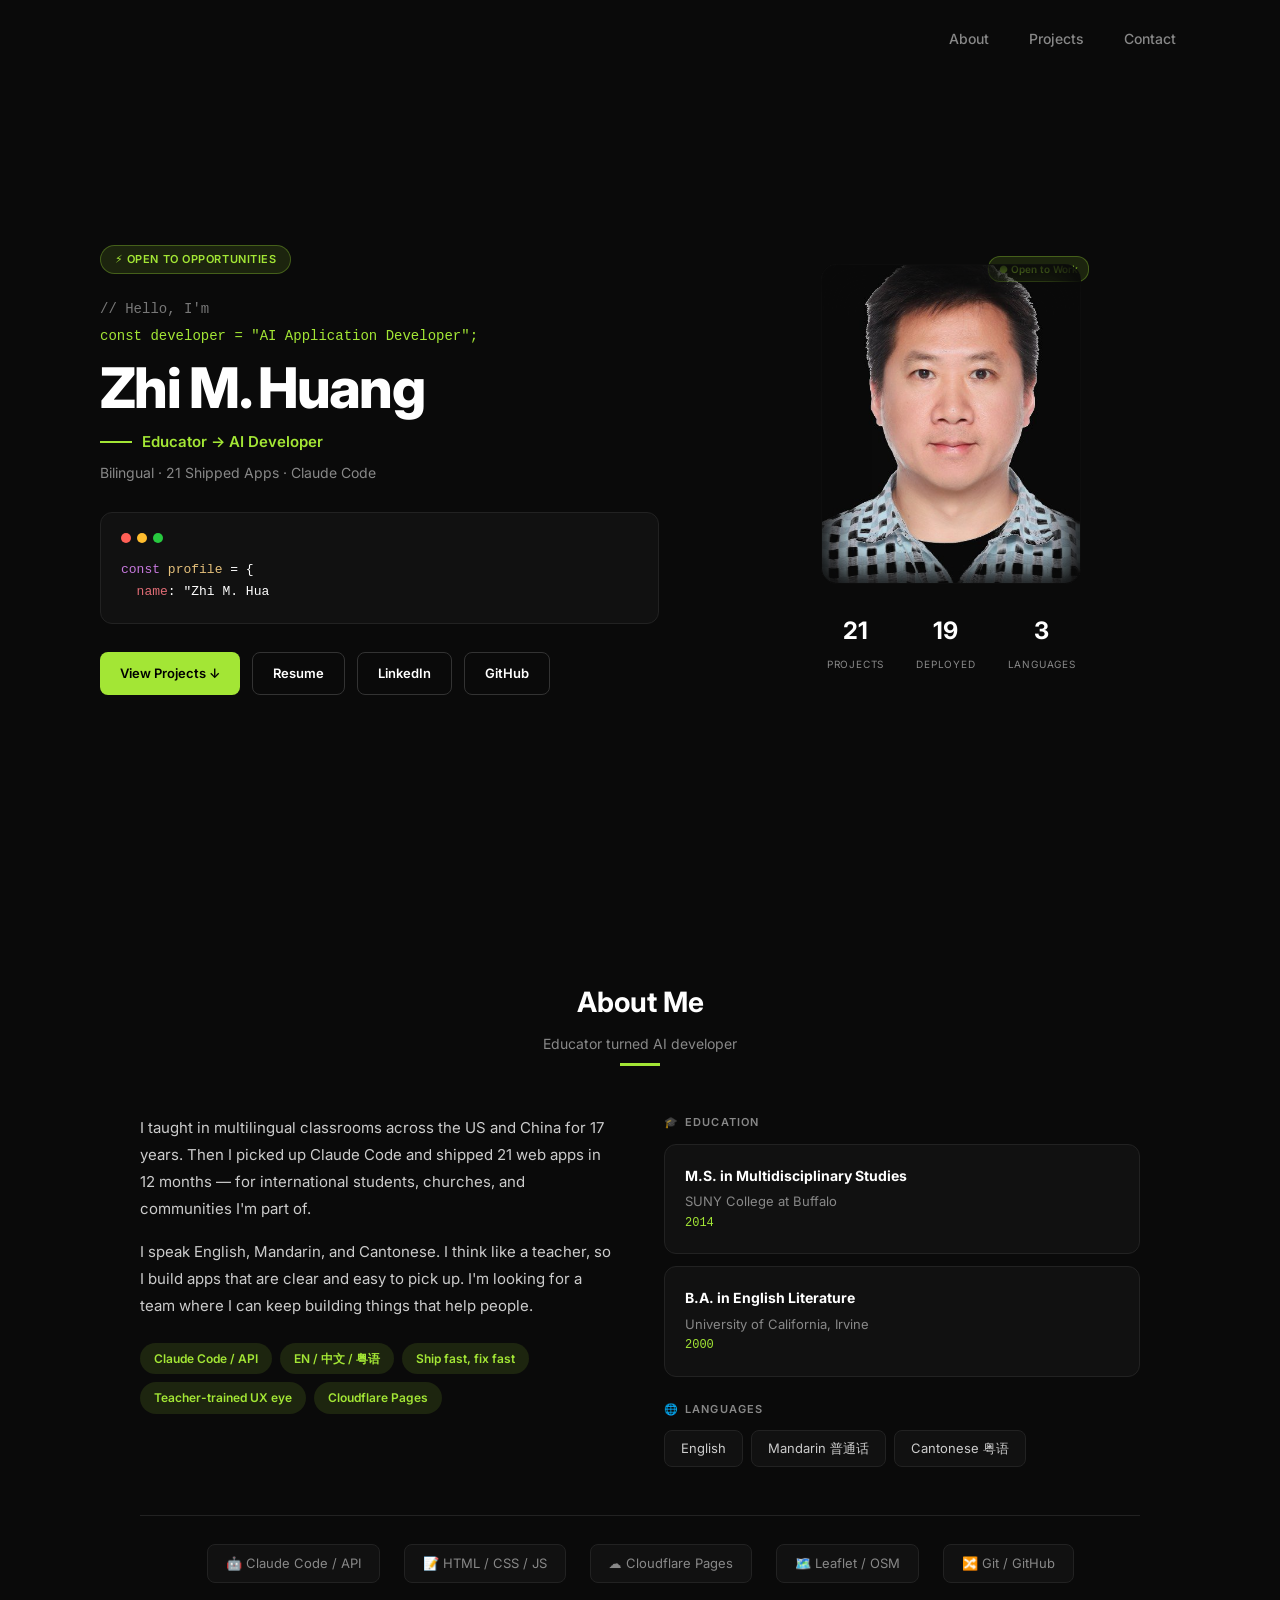
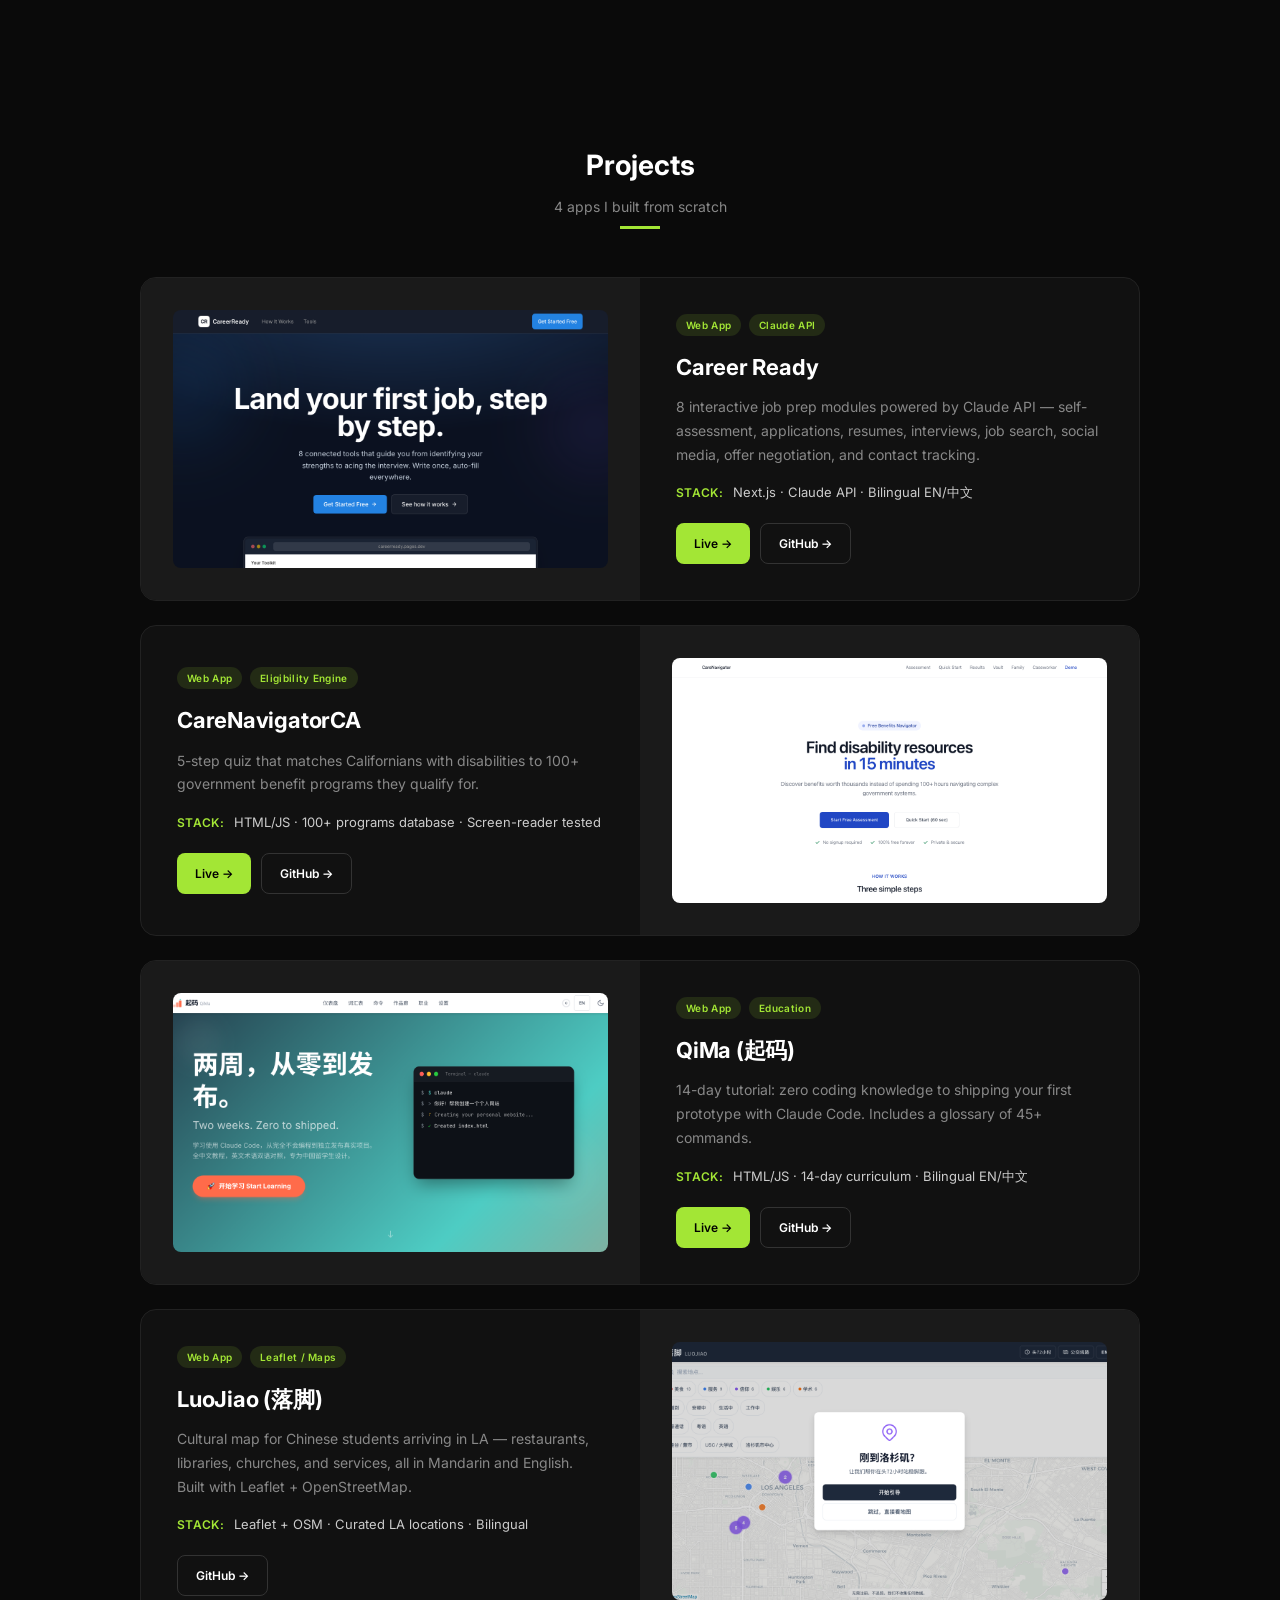
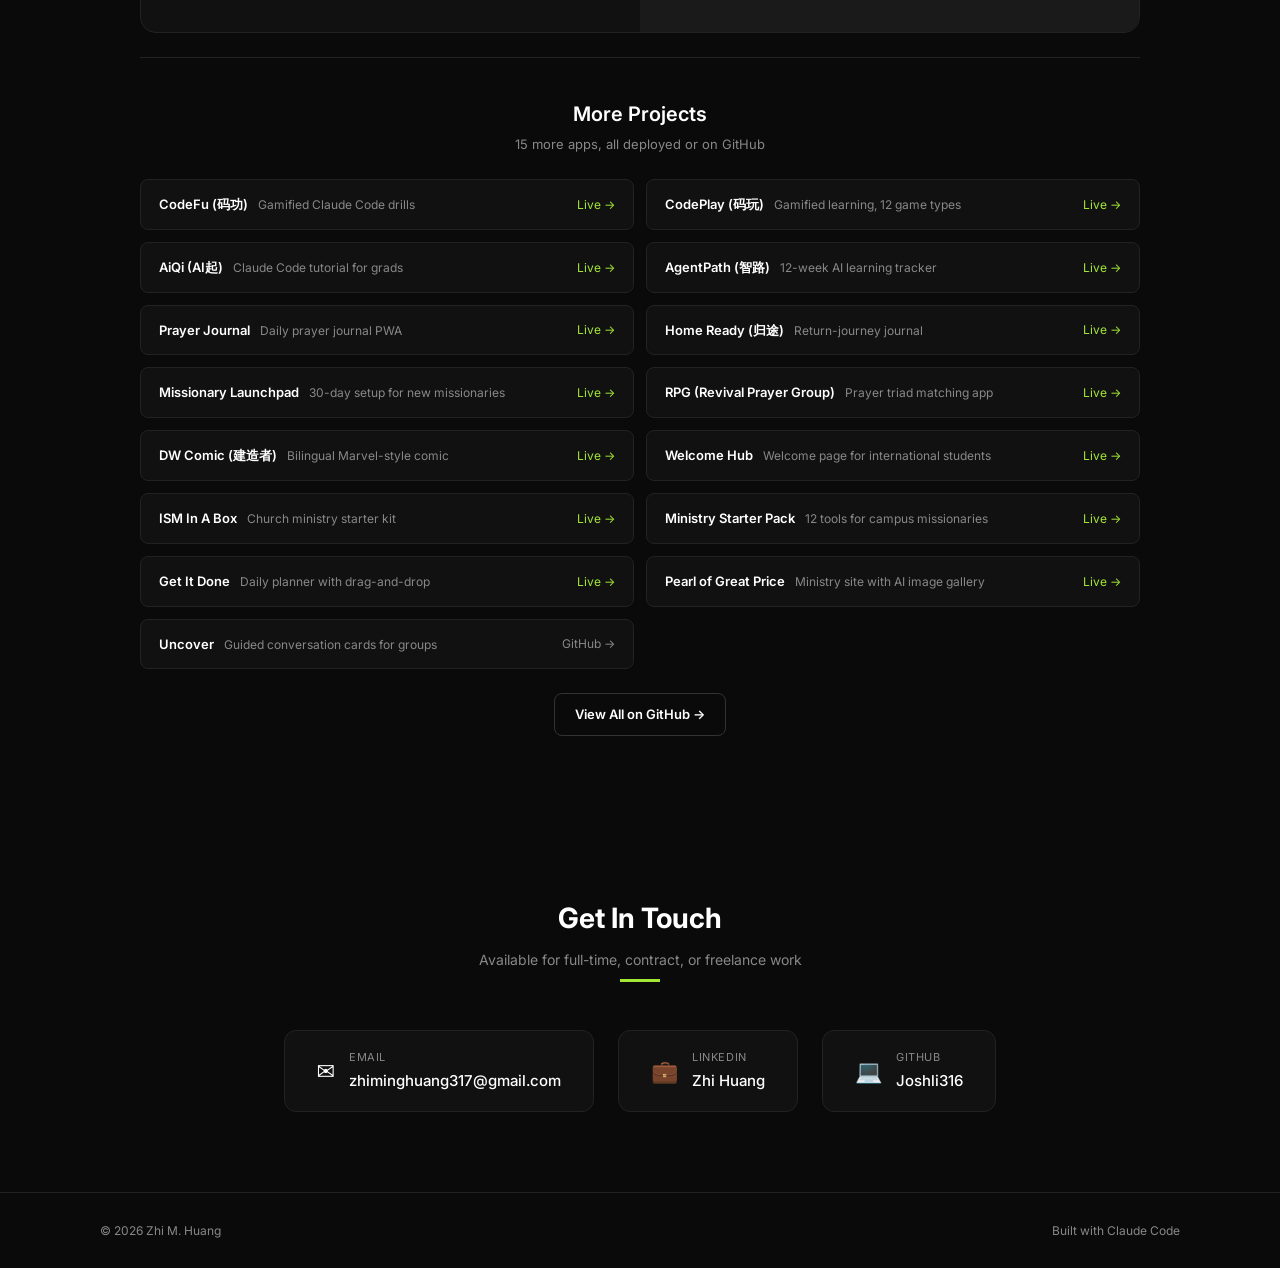
==== index.html @ 024f5f70 "feat: add RPG Vercel live link, update deployed count to 19 Co-Authored-By: Claude Opus 4.6 (1M cont" ====
<!DOCTYPE html>
<html lang="en">
<head>
  <meta charset="UTF-8">
  <meta name="viewport" content="width=device-width, initial-scale=1.0">
  <title>Zhi M. Huang — AI Application Developer</title>
  <meta name="description" content="AI Application Developer portfolio — educator turned developer who shipped 21 web apps with Claude Code. Bilingual, cross-cultural, open to opportunities.">
  <meta property="og:title" content="Zhi M. Huang — AI Application Developer">
  <meta property="og:description" content="Educator turned AI developer. 21 shipped apps built with Claude Code. Bilingual EN/中文.">
  <meta property="og:type" content="website">
  <meta property="og:url" content="https://portfolio-42a.pages.dev">
  <meta property="og:image" content="https://portfolio-42a.pages.dev/assets/og-image.png">
  <meta property="og:image:width" content="1200">
  <meta property="og:image:height" content="630">
  <meta name="twitter:card" content="summary_large_image">
  <meta name="twitter:image" content="https://portfolio-42a.pages.dev/assets/og-image.png">
  <meta name="twitter:title" content="Zhi M. Huang — AI Application Developer">
  <meta name="twitter:description" content="Educator turned AI developer. 21 shipped apps built with Claude Code. Bilingual EN/中文.">
  <link rel="canonical" href="https://portfolio-42a.pages.dev">
  <link rel="preconnect" href="https://fonts.googleapis.com">
  <link rel="preconnect" href="https://fonts.gstatic.com" crossorigin>
  <link href="https://fonts.googleapis.com/css2?family=Inter:wght@400;500;600;700;800&display=swap" rel="stylesheet">
  <link rel="icon" href="data:image/svg+xml,<svg xmlns='http://www.w3.org/2000/svg' viewBox='0 0 100 100'><text y='.9em' font-size='90'>⚡</text></svg>">
  <link rel="stylesheet" href="styles.css">
  <script type="application/ld+json">
  {
    "@context": "https://schema.org",
    "@type": "Person",
    "name": "Zhi M. Huang",
    "jobTitle": "AI Application Developer",
    "description": "Educator turned AI developer. Shipped 21 web apps with Claude Code.",
    "url": "https://portfolio-42a.pages.dev",
    "image": "https://portfolio-42a.pages.dev/assets/photo.jpg",
    "email": "zhiminghuang317@gmail.com",
    "sameAs": [
      "https://www.linkedin.com/in/joshusali",
      "https://github.com/Joshli316"
    ],
    "knowsLanguage": ["en", "zh-Hans", "yue"],
    "knowsAbout": ["AI Application Development", "Claude Code", "Web Development", "Bilingual Education"]
  }
  </script>
</head>
<body>

<!-- Skip to content -->
<a href="#about" class="skip-link">Skip to content</a>

<!-- ── NAV ── -->
<nav id="nav" aria-label="Main navigation">
  <div class="nav-inner">
    <div class="nav-links">
      <a href="#about">About</a>
      <a href="#projects">Projects</a>
      <a href="#contact">Contact</a>
    </div>
  </div>
</nav>

<!-- ── HERO ── -->
<section id="hero" class="hero">
  <div class="hero-inner">
    <!-- Left column -->
    <div class="hero-text">
      <div class="hero-badge">⚡ OPEN TO OPPORTUNITIES</div>
      <p class="hero-comment">// Hello, I'm</p>
      <p class="hero-const">const developer = "AI Application Developer";</p>
      <h1 class="hero-name">Zhi M. Huang</h1>
      <div class="hero-tagline">
        <span class="hero-dash"></span>
        <span class="hero-tagline-text">Educator → AI Developer</span>
      </div>
      <p class="hero-subtitle">Bilingual · 21 Shipped Apps · Claude Code</p>

      <!-- Code snippet -->
      <div class="code-block">
        <div class="code-dots" aria-hidden="true">
          <span class="dot red"></span>
          <span class="dot yellow"></span>
          <span class="dot green"></span>
        </div>
        <pre class="code-content" id="typed-code" aria-label="Animated code snippet showing developer profile"></pre>
      </div>

      <!-- CTAs -->
      <div class="hero-ctas">
        <a href="#projects" class="btn btn-primary">View Projects ↓</a>
        <a href="assets/resume.pdf" target="_blank" rel="noopener noreferrer" class="btn btn-outline">Resume</a>
        <a href="https://www.linkedin.com/in/joshusali" target="_blank" rel="noopener noreferrer" class="btn btn-outline">LinkedIn</a>
        <a href="https://github.com/Joshli316" target="_blank" rel="noopener noreferrer" class="btn btn-outline">GitHub</a>
      </div>
    </div>

    <!-- Right column -->
    <div class="hero-right">
      <div class="hero-photo-frame">
        <img src="assets/photo.jpg" alt="Zhi M. Huang" class="hero-photo" width="260" height="320">
        <div class="hero-photo-badge">● Open to Work</div>
      </div>
      <div class="hero-stats" role="list" aria-label="Key stats">
        <div class="hero-stat" role="listitem">
          <span class="hero-stat-num">21</span>
          <span class="hero-stat-label">Projects</span>
        </div>
        <div class="hero-stat" role="listitem">
          <span class="hero-stat-num">19</span>
          <span class="hero-stat-label">Deployed</span>
        </div>
        <div class="hero-stat" role="listitem">
          <span class="hero-stat-num">3</span>
          <span class="hero-stat-label">Languages</span>
        </div>
      </div>
    </div>
  </div>
</section>

<!-- ── ABOUT ── -->
<section id="about" class="section">
  <div class="section-title">
    <h2>About Me</h2>
    <p>Educator turned AI developer</p>
    <div class="section-divider"></div>
  </div>

  <div class="about-grid">
    <!-- Bio -->
    <div class="about-bio">
      <p>I taught in multilingual classrooms across the US and China for 17 years. Then I picked up Claude Code and shipped 21 web apps in 12 months — for international students, churches, and communities I'm part of.</p>
      <p>I speak English, Mandarin, and Cantonese. I think like a teacher, so I build apps that are clear and easy to pick up. I'm looking for a team where I can keep building things that help people.</p>

      <div class="skill-tags">
        <span class="skill-tag">Claude Code / API</span>
        <span class="skill-tag">EN / 中文 / 粤语</span>
        <span class="skill-tag">Ship fast, fix fast</span>
        <span class="skill-tag">Teacher-trained UX eye</span>
        <span class="skill-tag">Cloudflare Pages</span>
      </div>
    </div>

    <!-- Education + Languages -->
    <div class="about-sidebar">
      <div class="about-section-label">🎓 <span>Education</span></div>
      <div class="edu-card card">
        <h4>M.S. in Multidisciplinary Studies</h4>
        <p class="edu-school">SUNY College at Buffalo</p>
        <p class="edu-year">2014</p>
      </div>
      <div class="edu-card card">
        <h4>B.A. in English Literature</h4>
        <p class="edu-school">University of California, Irvine</p>
        <p class="edu-year">2000</p>
      </div>

      <div class="about-section-label about-section-label--spaced">🌐 <span>Languages</span></div>
      <div class="lang-row">
        <span class="lang-badge">English</span>
        <span class="lang-badge">Mandarin 普通话</span>
        <span class="lang-badge">Cantonese 粤语</span>
      </div>
    </div>
  </div>

  <!-- Tech Stack -->
  <div class="tech-stack">
    <span class="tech-item">🤖 Claude Code / API</span>
    <span class="tech-item">📝 HTML / CSS / JS</span>
    <span class="tech-item">☁️ Cloudflare Pages</span>
    <span class="tech-item">🗺️ Leaflet / OSM</span>
    <span class="tech-item">🔀 Git / GitHub</span>
  </div>
</section>

<!-- ── PROJECTS ── -->
<section id="projects" class="section">
  <div class="section-title">
    <h2>Projects</h2>
    <p>4 apps I built from scratch</p>
    <div class="section-divider"></div>
  </div>

  <!-- Case Study 1: Career Ready -->
  <div class="case-study">
    <div class="case-study-image">
      <img src="assets/screenshots/career-ready.png" alt="Career Ready app screenshot" loading="lazy" width="508" height="280">
    </div>
    <div class="case-study-content">
      <div class="case-study-tags">
        <span class="tag">Web App</span>
        <span class="tag">Claude API</span>
      </div>
      <h3>Career Ready</h3>
      <p>8 interactive job prep modules powered by Claude API — self-assessment, applications, resumes, interviews, job search, social media, offer negotiation, and contact tracking.</p>
      <div class="case-study-impact">
        <span class="impact-label">Stack:</span>
        <span>Next.js · Claude API · Bilingual EN/中文</span>
      </div>
      <div class="case-study-links">
        <a href="https://careerready.pages.dev" target="_blank" rel="noopener noreferrer" class="btn btn-primary btn-sm">Live →</a>
        <a href="https://github.com/Joshli316/Career-Ready" target="_blank" rel="noopener noreferrer" class="btn btn-outline btn-sm">GitHub →</a>
      </div>
    </div>
  </div>

  <!-- Case Study 2: CareNavigatorCA (reversed) -->
  <div class="case-study case-study-reverse">
    <div class="case-study-image">
      <img src="assets/screenshots/care-navigator.png" alt="CareNavigatorCA app screenshot" loading="lazy" width="508" height="280">
    </div>
    <div class="case-study-content">
      <div class="case-study-tags">
        <span class="tag">Web App</span>
        <span class="tag">Eligibility Engine</span>
      </div>
      <h3>CareNavigatorCA</h3>
      <p>5-step quiz that matches Californians with disabilities to 100+ government benefit programs they qualify for.</p>
      <div class="case-study-impact">
        <span class="impact-label">Stack:</span>
        <span>HTML/JS · 100+ programs database · Screen-reader tested</span>
      </div>
      <div class="case-study-links">
        <a href="https://care-navigator.pages.dev" target="_blank" rel="noopener noreferrer" class="btn btn-primary btn-sm">Live →</a>
        <a href="https://github.com/Joshli316/CareNavigatorCA" target="_blank" rel="noopener noreferrer" class="btn btn-outline btn-sm">GitHub →</a>
      </div>
    </div>
  </div>

  <!-- Case Study 3: QiMa -->
  <div class="case-study">
    <div class="case-study-image">
      <img src="assets/screenshots/qima.png" alt="QiMa app screenshot" loading="lazy" width="508" height="280">
    </div>
    <div class="case-study-content">
      <div class="case-study-tags">
        <span class="tag">Web App</span>
        <span class="tag">Education</span>
      </div>
      <h3>QiMa (起码)</h3>
      <p>14-day tutorial: zero coding knowledge to shipping your first prototype with Claude Code. Includes a glossary of 45+ commands.</p>
      <div class="case-study-impact">
        <span class="impact-label">Stack:</span>
        <span>HTML/JS · 14-day curriculum · Bilingual EN/中文</span>
      </div>
      <div class="case-study-links">
        <a href="https://claude-code-launch.pages.dev" target="_blank" rel="noopener noreferrer" class="btn btn-primary btn-sm">Live →</a>
        <a href="https://github.com/Joshli316/claude-code-launch" target="_blank" rel="noopener noreferrer" class="btn btn-outline btn-sm">GitHub →</a>
      </div>
    </div>
  </div>

  <!-- Case Study 4: LuoJiao (reversed) -->
  <div class="case-study case-study-reverse">
    <div class="case-study-image">
      <img src="assets/screenshots/luojiao.png" alt="LuoJiao app screenshot" loading="lazy" width="508" height="280">
    </div>
    <div class="case-study-content">
      <div class="case-study-tags">
        <span class="tag">Web App</span>
        <span class="tag">Leaflet / Maps</span>
      </div>
      <h3>LuoJiao (落脚)</h3>
      <p>Cultural map for Chinese students arriving in LA — restaurants, libraries, churches, and services, all in Mandarin and English. Built with Leaflet + OpenStreetMap.</p>
      <div class="case-study-impact">
        <span class="impact-label">Stack:</span>
        <span>Leaflet + OSM · Curated LA locations · Bilingual</span>
      </div>
      <div class="case-study-links">
        <a href="https://github.com/Joshli316/LuoJiao" target="_blank" rel="noopener noreferrer" class="btn btn-outline btn-sm">GitHub →</a>
      </div>
    </div>
  </div>

  <!-- More Projects -->
  <div class="more-projects">
    <div class="more-projects-header">
      <h3>More Projects</h3>
      <p>15 more apps, all deployed or on GitHub</p>
    </div>

    <div class="more-grid" role="list" aria-label="Additional projects">
      <a href="https://codefu.pages.dev" target="_blank" rel="noopener noreferrer" class="more-item" role="listitem">
        <div class="more-item-info">
          <span class="more-name">CodeFu (码功)</span>
          <span class="more-desc">Gamified Claude Code drills</span>
        </div>
        <span class="more-link live">Live →</span>
      </a>
      <a href="https://codequest-b1p.pages.dev" target="_blank" rel="noopener noreferrer" class="more-item" role="listitem">
        <div class="more-item-info">
          <span class="more-name">CodePlay (码玩)</span>
          <span class="more-desc">Gamified learning, 12 game types</span>
        </div>
        <span class="more-link live">Live →</span>
      </a>
      <a href="https://aiqi.pages.dev" target="_blank" rel="noopener noreferrer" class="more-item" role="listitem">
        <div class="more-item-info">
          <span class="more-name">AiQi (AI起)</span>
          <span class="more-desc">Claude Code tutorial for grads</span>
        </div>
        <span class="more-link live">Live →</span>
      </a>
      <a href="https://agentpath.pages.dev" target="_blank" rel="noopener noreferrer" class="more-item" role="listitem">
        <div class="more-item-info">
          <span class="more-name">AgentPath (智路)</span>
          <span class="more-desc">12-week AI learning tracker</span>
        </div>
        <span class="more-link live">Live →</span>
      </a>
      <a href="https://prayer-journal.pages.dev" target="_blank" rel="noopener noreferrer" class="more-item" role="listitem">
        <div class="more-item-info">
          <span class="more-name">Prayer Journal</span>
          <span class="more-desc">Daily prayer journal PWA</span>
        </div>
        <span class="more-link live">Live →</span>
      </a>
      <a href="https://homeready.pages.dev" target="_blank" rel="noopener noreferrer" class="more-item" role="listitem">
        <div class="more-item-info">
          <span class="more-name">Home Ready (归途)</span>
          <span class="more-desc">Return-journey journal</span>
        </div>
        <span class="more-link live">Live →</span>
      </a>
      <a href="https://missionary-launchpad.pages.dev" target="_blank" rel="noopener noreferrer" class="more-item" role="listitem">
        <div class="more-item-info">
          <span class="more-name">Missionary Launchpad</span>
          <span class="more-desc">30-day setup for new missionaries</span>
        </div>
        <span class="more-link live">Live →</span>
      </a>
      <a href="https://rpg-tau-gilt.vercel.app" target="_blank" rel="noopener noreferrer" class="more-item" role="listitem">
        <div class="more-item-info">
          <span class="more-name">RPG (Revival Prayer Group)</span>
          <span class="more-desc">Prayer triad matching app</span>
        </div>
        <span class="more-link live">Live →</span>
      </a>
      <a href="https://daniel-wei-comic.pages.dev" target="_blank" rel="noopener noreferrer" class="more-item" role="listitem">
        <div class="more-item-info">
          <span class="more-name">DW Comic (建造者)</span>
          <span class="more-desc">Bilingual Marvel-style comic</span>
        </div>
        <span class="more-link live">Live →</span>
      </a>
      <a href="https://welcome-hub.yellow-longitudinal.workers.dev" target="_blank" rel="noopener noreferrer" class="more-item" role="listitem">
        <div class="more-item-info">
          <span class="more-name">Welcome Hub</span>
          <span class="more-desc">Welcome page for international students</span>
        </div>
        <span class="more-link live">Live →</span>
      </a>
      <a href="https://fc-ism-in-a-box.pages.dev" target="_blank" rel="noopener noreferrer" class="more-item" role="listitem">
        <div class="more-item-info">
          <span class="more-name">ISM In A Box</span>
          <span class="more-desc">Church ministry starter kit</span>
        </div>
        <span class="more-link live">Live →</span>
      </a>
      <a href="https://fc-starter-pack.pages.dev" target="_blank" rel="noopener noreferrer" class="more-item" role="listitem">
        <div class="more-item-info">
          <span class="more-name">Ministry Starter Pack</span>
          <span class="more-desc">12 tools for campus missionaries</span>
        </div>
        <span class="more-link live">Live →</span>
      </a>
      <a href="https://get-it-done-a5x.pages.dev" target="_blank" rel="noopener noreferrer" class="more-item" role="listitem">
        <div class="more-item-info">
          <span class="more-name">Get It Done</span>
          <span class="more-desc">Daily planner with drag-and-drop</span>
        </div>
        <span class="more-link live">Live →</span>
      </a>
      <a href="https://pearl-of-great-price-ministries.pages.dev" target="_blank" rel="noopener noreferrer" class="more-item" role="listitem">
        <div class="more-item-info">
          <span class="more-name">Pearl of Great Price</span>
          <span class="more-desc">Ministry site with AI image gallery</span>
        </div>
        <span class="more-link live">Live →</span>
      </a>
      <a href="https://github.com/fc-us/uncover" target="_blank" rel="noopener noreferrer" class="more-item" role="listitem">
        <div class="more-item-info">
          <span class="more-name">Uncover</span>
          <span class="more-desc">Guided conversation cards for groups</span>
        </div>
        <span class="more-link">GitHub →</span>
      </a>
    </div>

    <div class="more-projects-cta">
      <a href="https://github.com/Joshli316?tab=repositories" target="_blank" rel="noopener noreferrer" class="btn btn-outline">View All on GitHub →</a>
    </div>
  </div>

</section>

<!-- ── CONTACT ── -->
<section id="contact" class="section">
  <div class="section-title">
    <h2>Get In Touch</h2>
    <p>Available for full-time, contract, or freelance work</p>
    <div class="section-divider"></div>
  </div>

  <div class="contact-cards">
    <a href="mailto:zhiminghuang317@gmail.com?subject=Portfolio%20Inquiry" class="contact-card card">
      <span class="contact-icon">✉️</span>
      <div>
        <div class="contact-label">Email</div>
        <div class="contact-value">zhiminghuang317@gmail.com</div>
      </div>
    </a>
    <a href="https://www.linkedin.com/in/joshusali" target="_blank" rel="noopener noreferrer" class="contact-card card">
      <span class="contact-icon">💼</span>
      <div>
        <div class="contact-label">LinkedIn</div>
        <div class="contact-value">Zhi Huang</div>
      </div>
    </a>
    <a href="https://github.com/Joshli316" target="_blank" rel="noopener noreferrer" class="contact-card card">
      <span class="contact-icon">💻</span>
      <div>
        <div class="contact-label">GitHub</div>
        <div class="contact-value">Joshli316</div>
      </div>
    </a>
  </div>
</section>

<!-- ── FOOTER ── -->
<footer>
  <div class="footer-inner">
    <span>© 2026 Zhi M. Huang</span>
    <span>Built with Claude Code</span>
  </div>
</footer>

<script src="script.js"></script>
</body>
</html>
---- styles.css ----
/* ── RESET & VARIABLES ── */
*, *::before, *::after { box-sizing: border-box; margin: 0; padding: 0; }

:root {
  --bg: #0a0a0a;
  --bg-card: #111111;
  --border: #222222;
  --text: #ffffff;
  --text-muted: #888888;
  --text-secondary: #cccccc;
  --accent: #a3e635;
  --accent-bg: rgba(163, 230, 53, 0.12);
  --accent-border: rgba(163, 230, 53, 0.3);
  --radius: 12px;
  --radius-lg: 16px;
  --max-width: 1080px;
  --border-hover: #333333;
}

body {
  font-family: 'Inter', system-ui, -apple-system, sans-serif;
  background: var(--bg);
  color: var(--text);
  line-height: 1.6;
  -webkit-font-smoothing: antialiased;
}

a {
  color: inherit;
  text-decoration: none;
}

::selection {
  background: var(--accent);
  color: #000;
}

img {
  max-width: 100%;
  display: block;
}

/* ── SKIP LINK ── */
.skip-link {
  position: absolute;
  top: -100%;
  left: 16px;
  background: var(--accent);
  color: #000;
  padding: 8px 16px;
  border-radius: 8px;
  font-weight: 600;
  font-size: 13px;
  z-index: 200;
}

.skip-link:focus {
  top: 16px;
}

/* ── FOCUS STYLES ── */
a:focus-visible,
.btn:focus-visible,
.more-item:focus-visible,
.contact-card:focus-visible {
  outline: 2px solid var(--accent);
  outline-offset: 2px;
}

/* ── SECTION COMMON ── */
.section {
  max-width: var(--max-width);
  margin: 0 auto;
  padding: 80px 40px;
}

.section-title {
  text-align: center;
  margin-bottom: 48px;
}

.section-title h2 {
  font-size: 28px;
  font-weight: 700;
  margin-bottom: 8px;
}

.section-title p {
  color: var(--text-muted);
  font-size: 14px;
  margin-bottom: 8px;
}

.section-divider {
  width: 40px;
  height: 3px;
  background: var(--accent);
  margin: 0 auto;
}

/* ── BUTTONS ── */
.btn {
  display: inline-flex;
  align-items: center;
  gap: 6px;
  font-size: 13px;
  font-weight: 600;
  padding: 10px 20px;
  border-radius: 8px;
  cursor: pointer;
  transition: opacity 0.2s, transform 0.2s;
  border: none;
}

.btn:hover {
  opacity: 0.85;
  transform: translateY(-1px);
}

.btn:active {
  transform: translateY(0);
  opacity: 0.7;
}

.btn-primary {
  background: var(--accent);
  color: #000;
}

.btn-outline {
  background: transparent;
  border: 1px solid var(--border-hover);
  color: var(--text);
}

/* ── TAGS ── */
.tag {
  display: inline-block;
  background: var(--accent-bg);
  color: var(--accent);
  font-size: 10px;
  font-weight: 600;
  padding: 3px 10px;
  border-radius: 12px;
  letter-spacing: 0.03em;
}

/* ── CARD ── */
.card {
  background: var(--bg-card);
  border: 1px solid var(--border);
  border-radius: var(--radius);
  transition: border-color 0.2s;
}

.card:hover {
  border-color: var(--border-hover);
}

/* ── NAV ── */
nav {
  position: fixed;
  top: 0;
  left: 0;
  right: 0;
  z-index: 100;
  padding: 16px 40px;
  transition: background 0.3s, backdrop-filter 0.3s;
}

nav.scrolled {
  background: rgba(10, 10, 10, 0.85);
  backdrop-filter: blur(12px);
  border-bottom: 1px solid var(--border);
}

.nav-inner {
  max-width: var(--max-width);
  margin: 0 auto;
  display: flex;
  justify-content: flex-end;
}

.nav-links {
  display: flex;
  gap: 32px;
}

.nav-links a {
  font-size: 14px;
  font-weight: 500;
  color: var(--text-muted);
  transition: color 0.2s;
  padding: 12px 4px;
}

.nav-links a:hover,
.nav-links a.active {
  color: var(--accent);
}

/* ── HERO ── */
.hero {
  min-height: 100vh;
  display: flex;
  align-items: center;
  padding: 120px 40px 80px;
}

.hero-inner {
  max-width: var(--max-width);
  margin: 0 auto;
  display: grid;
  grid-template-columns: 1.1fr 0.9fr;
  gap: 64px;
  align-items: center;
  width: 100%;
}

.hero-badge {
  display: inline-block;
  background: var(--accent-bg);
  color: var(--accent);
  font-size: 11px;
  font-weight: 600;
  padding: 5px 14px;
  border-radius: 20px;
  border: 1px solid var(--accent-border);
  margin-bottom: 24px;
  letter-spacing: 0.05em;
}

.hero-comment {
  color: #777;
  font-size: 14px;
  font-family: 'Courier New', monospace;
  margin-bottom: 4px;
}

.hero-const {
  color: var(--accent);
  font-size: 14px;
  font-family: 'Courier New', monospace;
  margin-bottom: 12px;
}

.hero-name {
  font-size: clamp(2.5rem, 5vw, 3.5rem);
  font-weight: 800;
  line-height: 1.05;
  letter-spacing: -0.03em;
  margin-bottom: 12px;
}

.hero-tagline {
  display: flex;
  align-items: center;
  gap: 10px;
  margin-bottom: 8px;
}

.hero-dash {
  width: 32px;
  height: 2px;
  background: var(--accent);
}

.hero-tagline-text {
  color: var(--accent);
  font-weight: 600;
  font-size: 15px;
}

.hero-subtitle {
  color: var(--text-muted);
  font-size: 14px;
  margin-bottom: 28px;
}

/* Code block */
.code-block {
  background: var(--bg-card);
  border: 1px solid var(--border);
  border-radius: var(--radius);
  padding: 20px;
  margin-bottom: 28px;
  font-family: 'Courier New', monospace;
  font-size: 13px;
  line-height: 1.7;
  overflow-x: auto;
}

.code-dots {
  display: flex;
  gap: 6px;
  margin-bottom: 16px;
}

.dot {
  width: 10px;
  height: 10px;
  border-radius: 50%;
}

.dot.red { background: #ff5f56; }
.dot.yellow { background: #ffbd2e; }
.dot.green { background: #27c93f; }

/* Hero CTAs */
.hero-ctas {
  display: flex;
  gap: 12px;
  flex-wrap: wrap;
}

/* Hero Right */
.hero-right {
  display: flex;
  flex-direction: column;
  align-items: center;
}

.hero-photo-frame {
  position: relative;
  margin-bottom: 28px;
}

.hero-photo {
  width: 260px;
  height: 320px;
  object-fit: cover;
  border-radius: var(--radius-lg);
  border: 1px solid var(--border);
  background: var(--bg-card);
}

.hero-photo-frame::after {
  content: '';
  position: absolute;
  inset: 0;
  border-radius: var(--radius-lg);
  box-shadow: inset 0 0 30px 15px var(--bg);
  pointer-events: none;
}

.hero-photo-badge {
  position: absolute;
  top: -8px;
  right: -8px;
  background: var(--accent-bg);
  color: var(--accent);
  font-size: 10px;
  font-weight: 600;
  padding: 4px 10px;
  border-radius: 12px;
  border: 1px solid var(--accent-border);
}

.hero-stats {
  display: flex;
  gap: 32px;
  text-align: center;
}

.hero-stat-num {
  display: block;
  font-size: 24px;
  font-weight: 700;
}

.hero-stat-label {
  font-size: 10px;
  color: var(--text-muted);
  text-transform: uppercase;
  letter-spacing: 0.08em;
}

/* ── ABOUT ── */
.about-grid {
  display: grid;
  grid-template-columns: 1fr 1fr;
  gap: 48px;
  margin-bottom: 48px;
}

.about-bio p {
  color: var(--text-secondary);
  font-size: 15px;
  line-height: 1.8;
  margin-bottom: 16px;
}

.skill-tags {
  display: flex;
  flex-wrap: wrap;
  gap: 8px;
  margin-top: 24px;
}

.skill-tag {
  background: var(--accent-bg);
  color: var(--accent);
  font-size: 12px;
  font-weight: 600;
  padding: 6px 14px;
  border-radius: 20px;
}

.about-section-label {
  color: var(--text-muted);
  font-size: 11px;
  text-transform: uppercase;
  letter-spacing: 0.1em;
  font-weight: 600;
  margin-bottom: 12px;
  display: flex;
  align-items: center;
  gap: 6px;
}

.edu-card {
  padding: 20px;
  margin-bottom: 12px;
}

.edu-card h4 {
  font-size: 14px;
  font-weight: 700;
  margin-bottom: 4px;
}

.edu-school {
  font-size: 13px;
  color: var(--text-muted);
  margin-bottom: 2px;
}

.edu-year {
  font-size: 12px;
  color: var(--accent);
  font-family: 'Courier New', monospace;
}

.about-section-label--spaced {
  margin-top: 24px;
}

.lang-row {
  display: flex;
  gap: 8px;
  flex-wrap: wrap;
}

.lang-badge {
  background: var(--bg-card);
  border: 1px solid var(--border);
  color: var(--text-secondary);
  font-size: 13px;
  padding: 7px 16px;
  border-radius: 8px;
}

/* Tech Stack */
.tech-stack {
  border-top: 1px solid var(--border);
  padding-top: 28px;
  display: flex;
  justify-content: center;
  gap: 24px;
  flex-wrap: wrap;
}

.tech-item {
  background: var(--bg-card);
  border: 1px solid var(--border);
  color: var(--text-muted);
  font-size: 13px;
  padding: 8px 18px;
  border-radius: 8px;
}

/* ── CASE STUDIES ── */
.case-study {
  display: grid;
  grid-template-columns: 1fr 1fr;
  background: var(--bg-card);
  border: 1px solid var(--border);
  border-radius: var(--radius-lg);
  overflow: hidden;
  margin-bottom: 24px;
  min-height: 280px;
  transition: border-color 0.2s;
}

.case-study:hover {
  border-color: var(--border-hover);
}

/* Swap image/content columns */
.case-study-reverse .case-study-image {
  order: 2;
}

.case-study-reverse .case-study-content {
  order: 1;
}

.case-study-image {
  background: #1a1a1a;
  display: flex;
  align-items: center;
  justify-content: center;
  padding: 32px;
  overflow: hidden;
}

.case-study-image img {
  width: 100%;
  height: 100%;
  object-fit: cover;
  border-radius: 8px;
  background: var(--bg-card);
}

.case-study-content {
  padding: 36px;
  display: flex;
  flex-direction: column;
  justify-content: center;
}

.case-study-tags {
  display: flex;
  gap: 8px;
  margin-bottom: 14px;
}

.case-study-content h3 {
  font-size: 22px;
  font-weight: 700;
  margin-bottom: 10px;
  letter-spacing: -0.01em;
}

.case-study-content p {
  color: var(--text-muted);
  font-size: 14px;
  line-height: 1.7;
  margin-bottom: 16px;
}

.case-study-impact {
  margin-bottom: 20px;
  font-size: 13px;
}

.impact-label {
  color: var(--accent);
  font-weight: 600;
  margin-right: 6px;
  font-size: 12px;
  text-transform: uppercase;
  letter-spacing: 0.03em;
}

.case-study-impact span:last-child {
  color: var(--text-secondary);
}

.case-study-links {
  display: flex;
  gap: 10px;
}

.btn-sm {
  font-size: 12px;
  padding: 10px 18px;
}

/* ── MORE PROJECTS ── */
.more-projects {
  border-top: 1px solid var(--border);
  padding-top: 40px;
  margin-top: 16px;
}

.more-projects-header {
  text-align: center;
  margin-bottom: 24px;
}

.more-projects-header h3 {
  font-size: 20px;
  font-weight: 600;
  margin-bottom: 4px;
}

.more-projects-header p {
  color: var(--text-muted);
  font-size: 13px;
}

.more-grid {
  display: grid;
  grid-template-columns: 1fr 1fr;
  gap: 12px;
}

.more-item {
  display: flex;
  justify-content: space-between;
  align-items: center;
  padding: 14px 18px;
  min-height: 48px;
  background: var(--bg-card);
  border: 1px solid var(--border);
  border-radius: 8px;
  transition: border-color 0.2s;
}

.more-item:hover {
  border-color: var(--border-hover);
}

.more-item:hover .more-link {
  color: var(--accent);
}

.more-item-info {
  display: flex;
  align-items: baseline;
  gap: 10px;
  min-width: 0;
}

.more-name {
  font-size: 13px;
  font-weight: 600;
  white-space: nowrap;
}

.more-desc {
  font-size: 12px;
  color: var(--text-muted);
  white-space: nowrap;
  overflow: hidden;
  text-overflow: ellipsis;
}

.more-link {
  font-size: 12px;
  color: var(--text-muted);
  white-space: nowrap;
  flex-shrink: 0;
}

.more-link.live {
  color: var(--accent);
}

.more-projects-cta {
  text-align: center;
  margin-top: 24px;
}

/* ── CONTACT ── */
.contact-cards {
  display: flex;
  justify-content: center;
  gap: 24px;
}

.contact-card {
  display: flex;
  align-items: center;
  gap: 14px;
  padding: 18px 32px;
  transition: border-color 0.2s, transform 0.2s;
}

.contact-card:hover {
  border-color: var(--accent-border);
  transform: translateY(-2px);
}

.contact-icon {
  font-size: 22px;
}

.contact-label {
  font-size: 11px;
  color: var(--text-muted);
  text-transform: uppercase;
  letter-spacing: 0.05em;
  margin-bottom: 2px;
}

.contact-value {
  font-size: 15px;
  font-weight: 500;
}

/* ── FOOTER ── */
footer {
  border-top: 1px solid var(--border);
  padding: 28px 40px;
}

.footer-inner {
  max-width: var(--max-width);
  margin: 0 auto;
  display: flex;
  justify-content: space-between;
  align-items: center;
  color: var(--text-muted);
  font-size: 12px;
}

/* ── RESPONSIVE: TABLET (768px) ── */
@media (max-width: 768px) {
  .hero {
    padding: 100px 24px 60px;
  }

  .hero-inner {
    grid-template-columns: 1fr;
    gap: 40px;
    text-align: center;
  }

  .hero-right {
    order: -1;
  }

  .hero-tagline {
    justify-content: center;
  }

  .hero-ctas {
    justify-content: center;
  }

  .hero-badge {
    margin-left: auto;
    margin-right: auto;
  }

  .section {
    padding: 60px 24px;
  }

  .about-grid {
    grid-template-columns: 1fr;
    gap: 32px;
  }

  .case-study {
    grid-template-columns: 1fr;
  }

  .case-study-reverse .case-study-image {
    order: 0;
  }

  .case-study-image {
    min-height: 200px;
  }

  .more-grid {
    grid-template-columns: 1fr;
  }

  .contact-cards {
    flex-direction: column;
    align-items: center;
  }

  .footer-inner {
    flex-direction: column;
    gap: 8px;
    text-align: center;
  }
}

/* ── RESPONSIVE: PHONE (375px) ── */
@media (max-width: 480px) {
  nav {
    padding: 12px 16px;
  }

  .nav-links {
    gap: 20px;
  }

  .nav-links a {
    font-size: 13px;
  }

  .hero {
    padding: 80px 16px 40px;
  }

  .hero-name {
    font-size: 2rem;
  }

  .hero-const {
    font-size: 12px;
  }

  .code-block {
    font-size: 11px;
    padding: 14px;
  }

  .hero-ctas {
    flex-direction: column;
    align-items: center;
  }

  .hero-photo {
    width: 200px;
    height: 260px;
  }

  .section {
    padding: 48px 16px;
  }

  .tech-stack {
    gap: 10px;
  }

  .tech-item {
    font-size: 11px;
    padding: 6px 12px;
  }

  .case-study-content {
    padding: 24px;
  }

  .more-desc {
    display: none;
  }

  .contact-card {
    padding: 14px 20px;
    width: 100%;
  }

  footer {
    padding: 20px 16px;
  }
}

/* ── REDUCED MOTION ── */
@media (prefers-reduced-motion: reduce) {
  *, *::before, *::after {
    animation-duration: 0.01ms !important;
    transition-duration: 0.01ms !important;
  }
}

/* ── PRINT ── */
@media print {
  nav, .hero-ctas, .code-block, .skip-link { display: none; }
  .hero { min-height: auto; padding: 20px 0; }
  .section { padding: 20px 0; }
  a[href]::after { content: " (" attr(href) ")"; font-size: 11px; color: #666; }
  a.more-item::after { display: none; }
  body { background: #fff; color: #000; }
  .card, .case-study, .more-item { border-color: #ccc; }
}
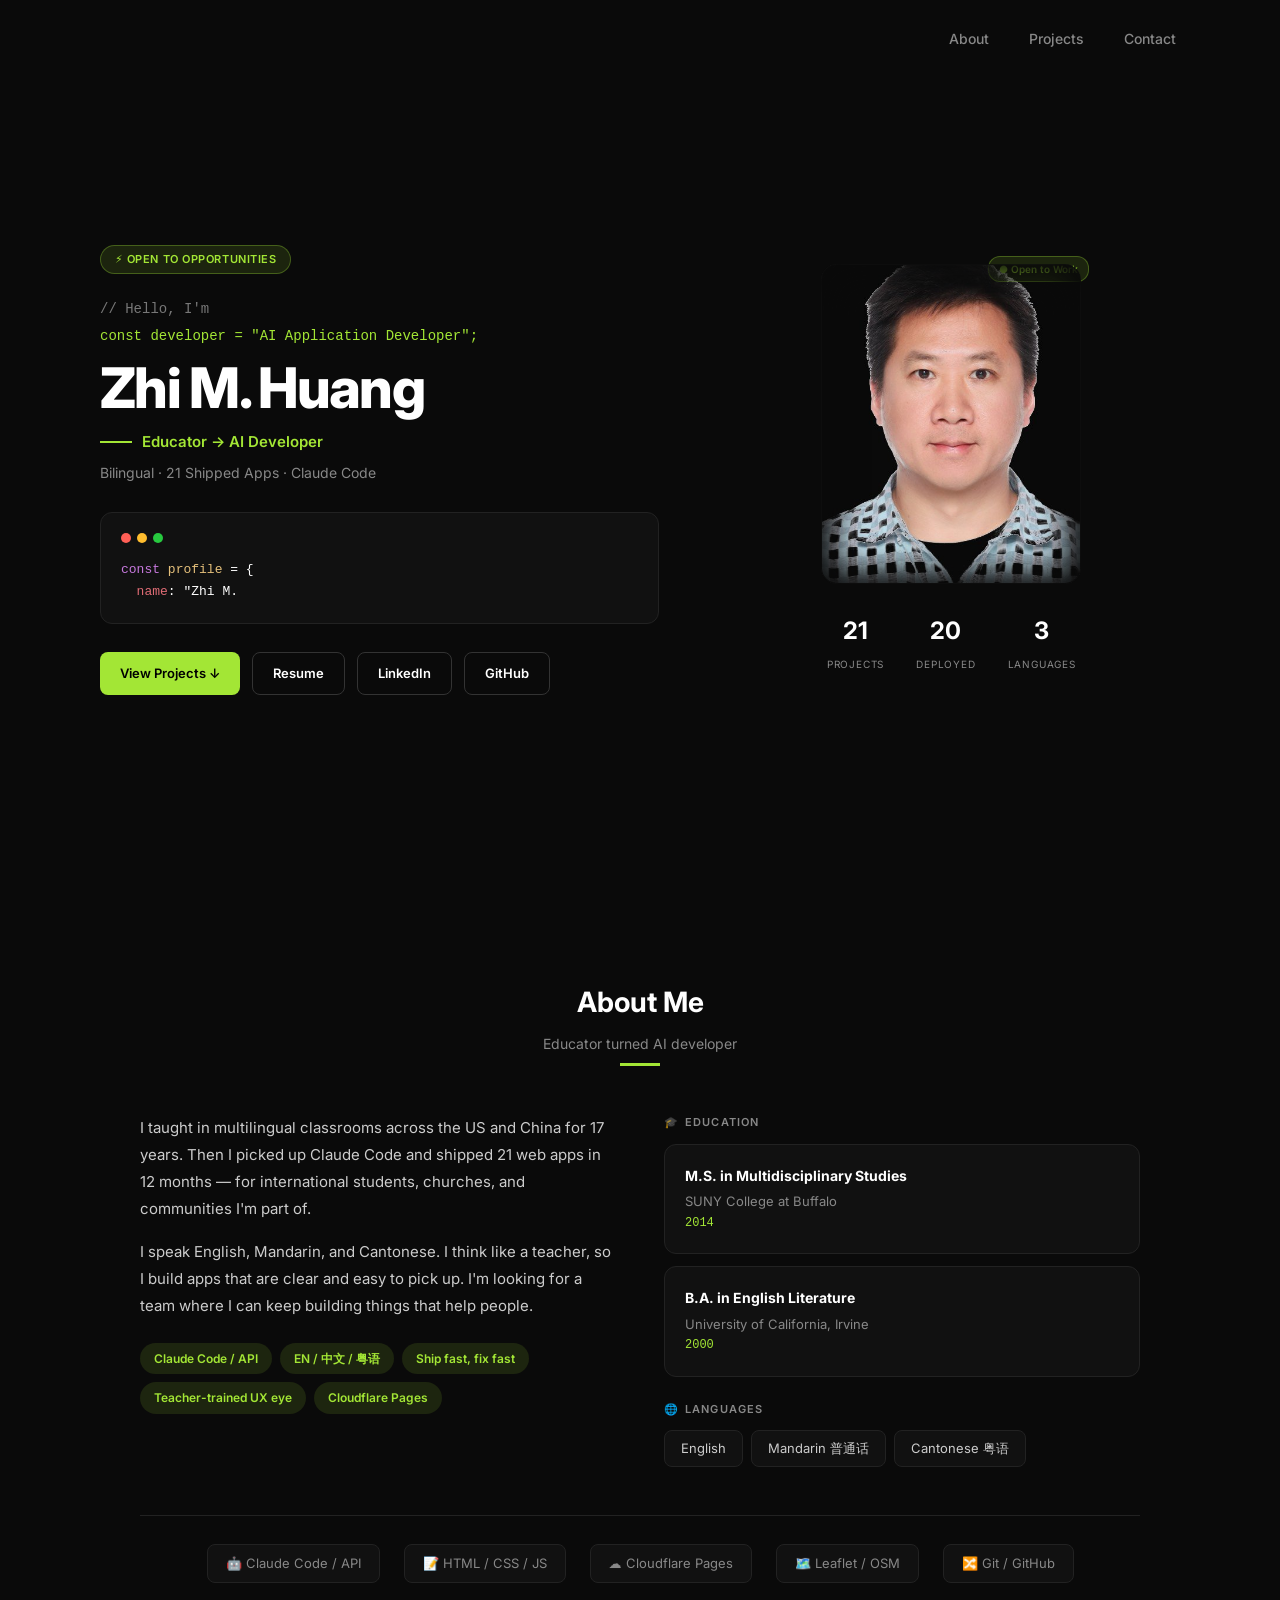
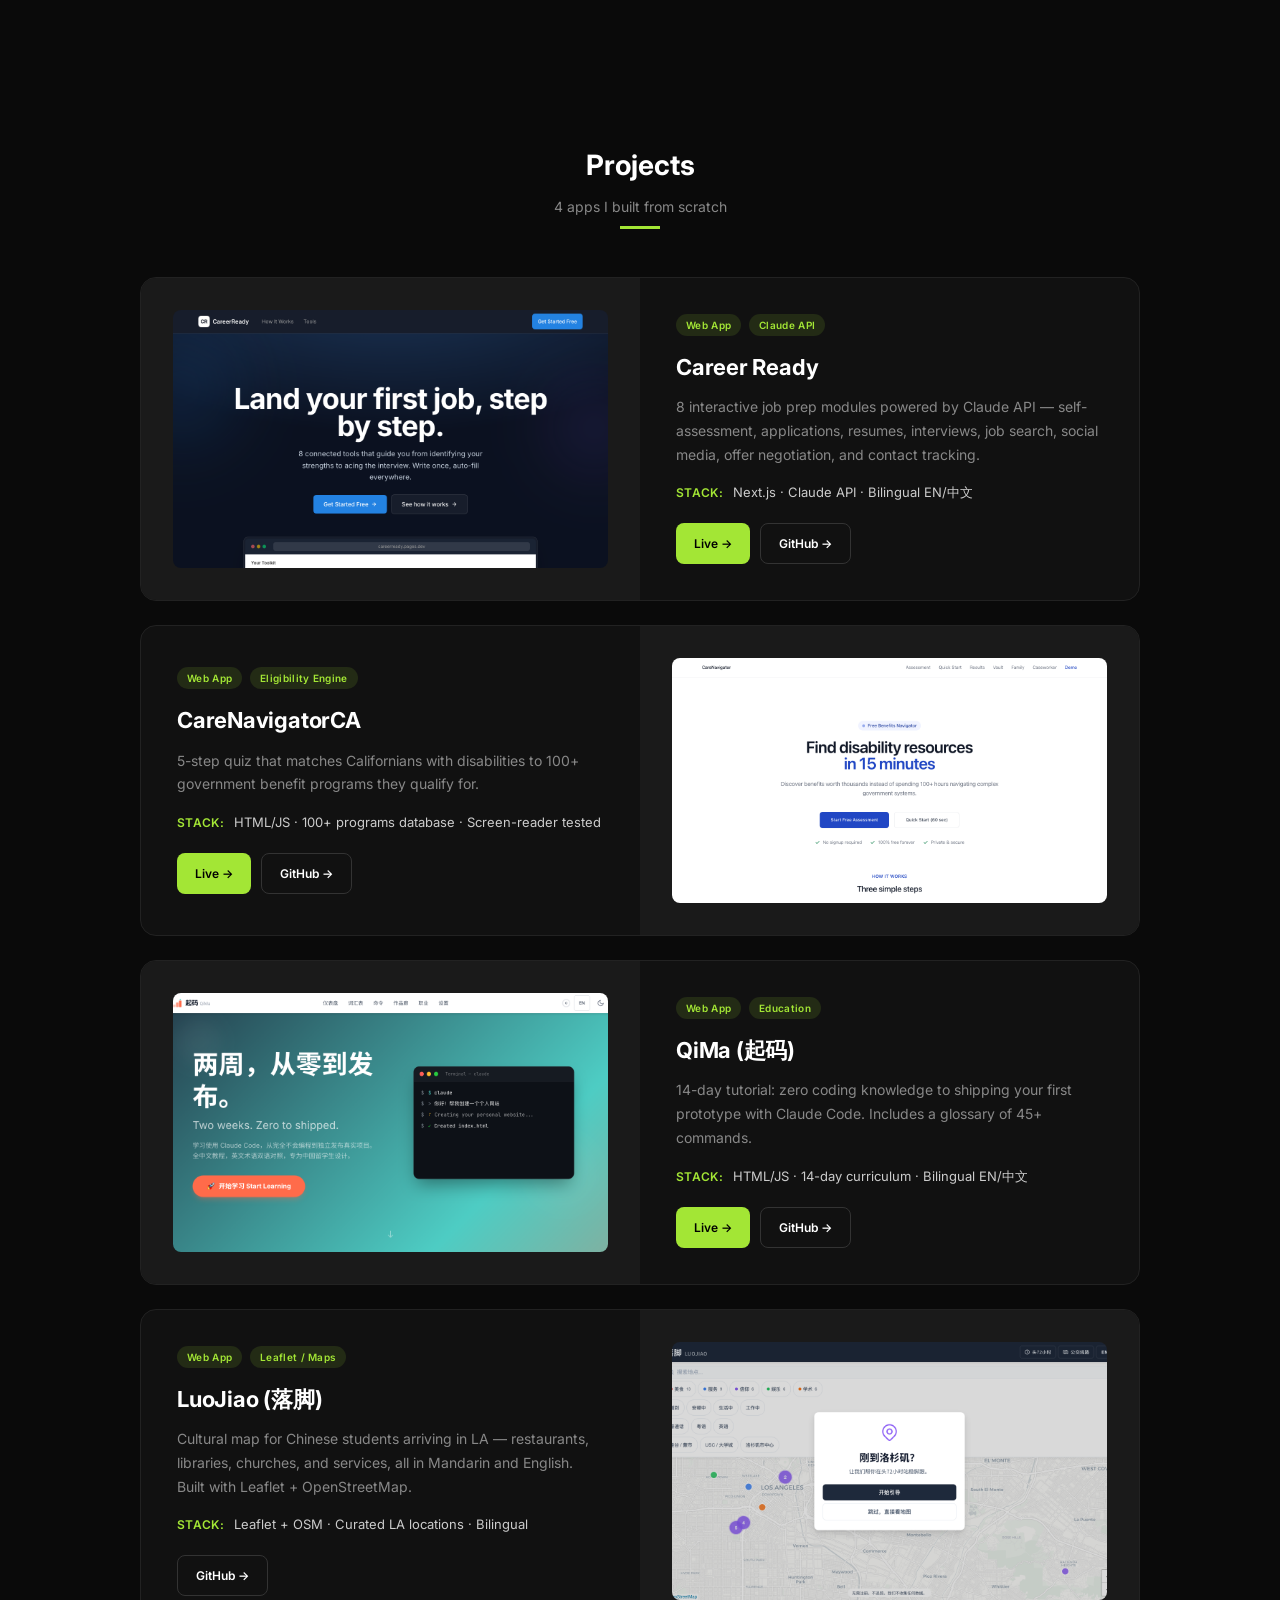
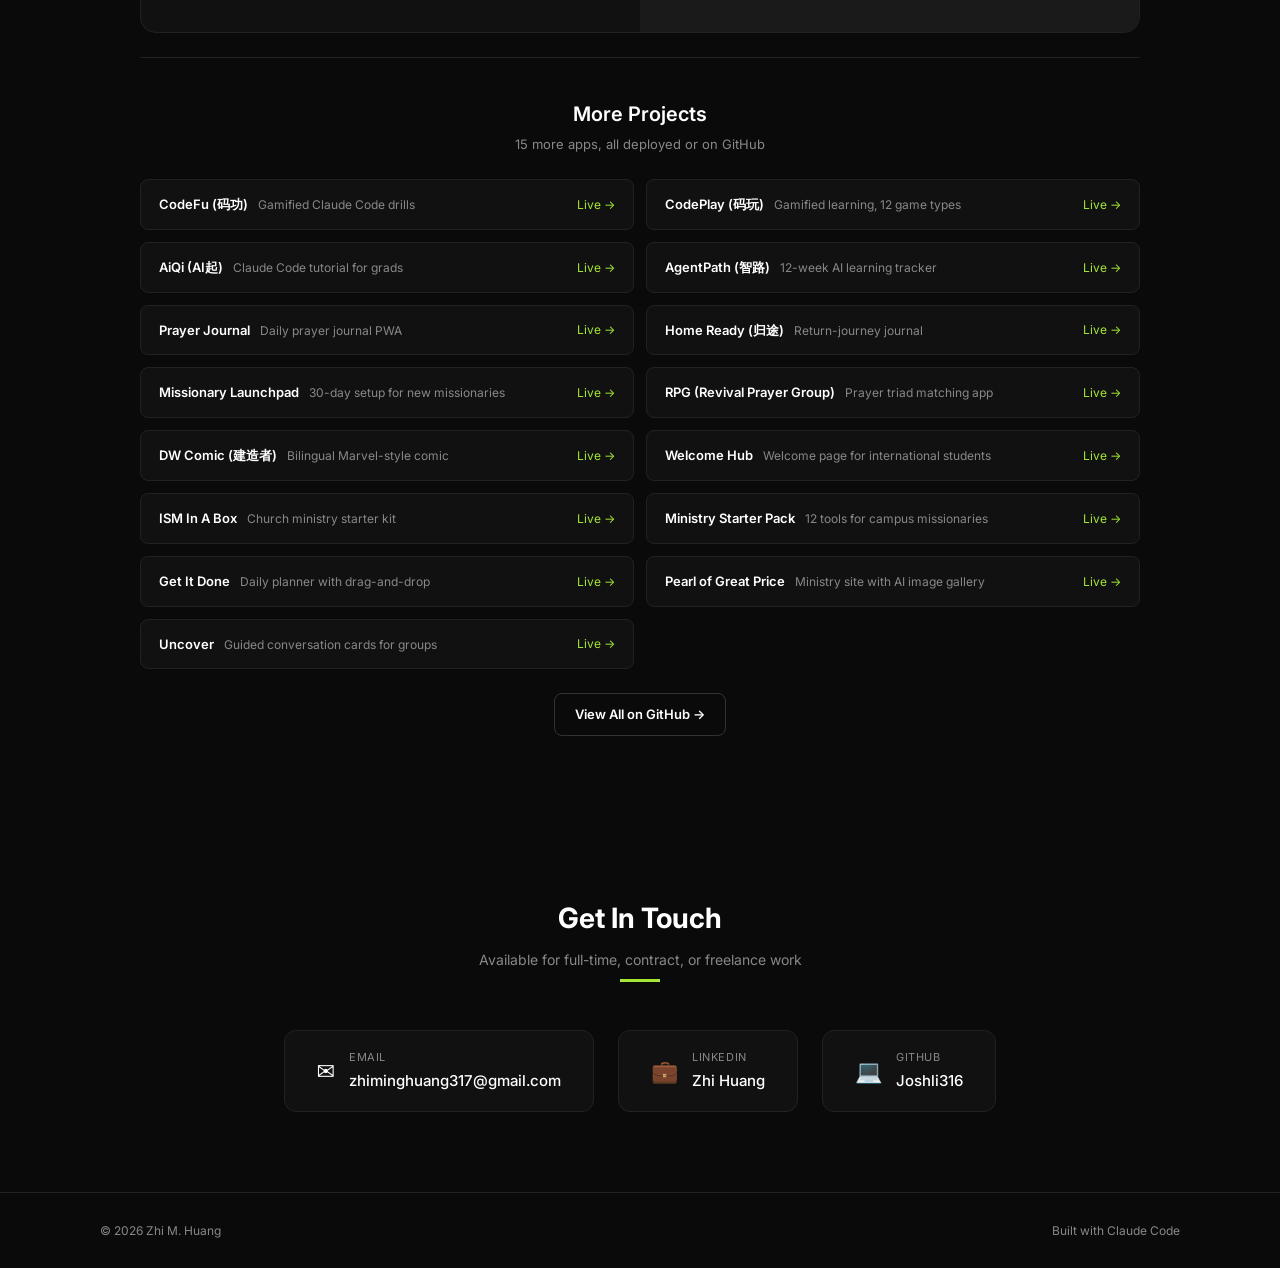
==== commit 14cecca5: "feat: add Uncover live link, update deployed count to 20 Co-Authored-By: Claude Opus 4.6 (1M context" ====
--- a/index.html
+++ b/index.html
@@ -103,7 +103,7 @@
           <span class="hero-stat-label">Projects</span>
         </div>
         <div class="hero-stat" role="listitem">
-          <span class="hero-stat-num">19</span>
+          <span class="hero-stat-num">20</span>
           <span class="hero-stat-label">Deployed</span>
         </div>
         <div class="hero-stat" role="listitem">
@@ -376,12 +376,12 @@
         </div>
         <span class="more-link live">Live →</span>
       </a>
-      <a href="https://github.com/fc-us/uncover" target="_blank" rel="noopener noreferrer" class="more-item" role="listitem">
+      <a href="https://uncover.yellow-longitudinal.workers.dev" target="_blank" rel="noopener noreferrer" class="more-item" role="listitem">
         <div class="more-item-info">
           <span class="more-name">Uncover</span>
           <span class="more-desc">Guided conversation cards for groups</span>
         </div>
-        <span class="more-link">GitHub →</span>
+        <span class="more-link live">Live →</span>
       </a>
     </div>
 
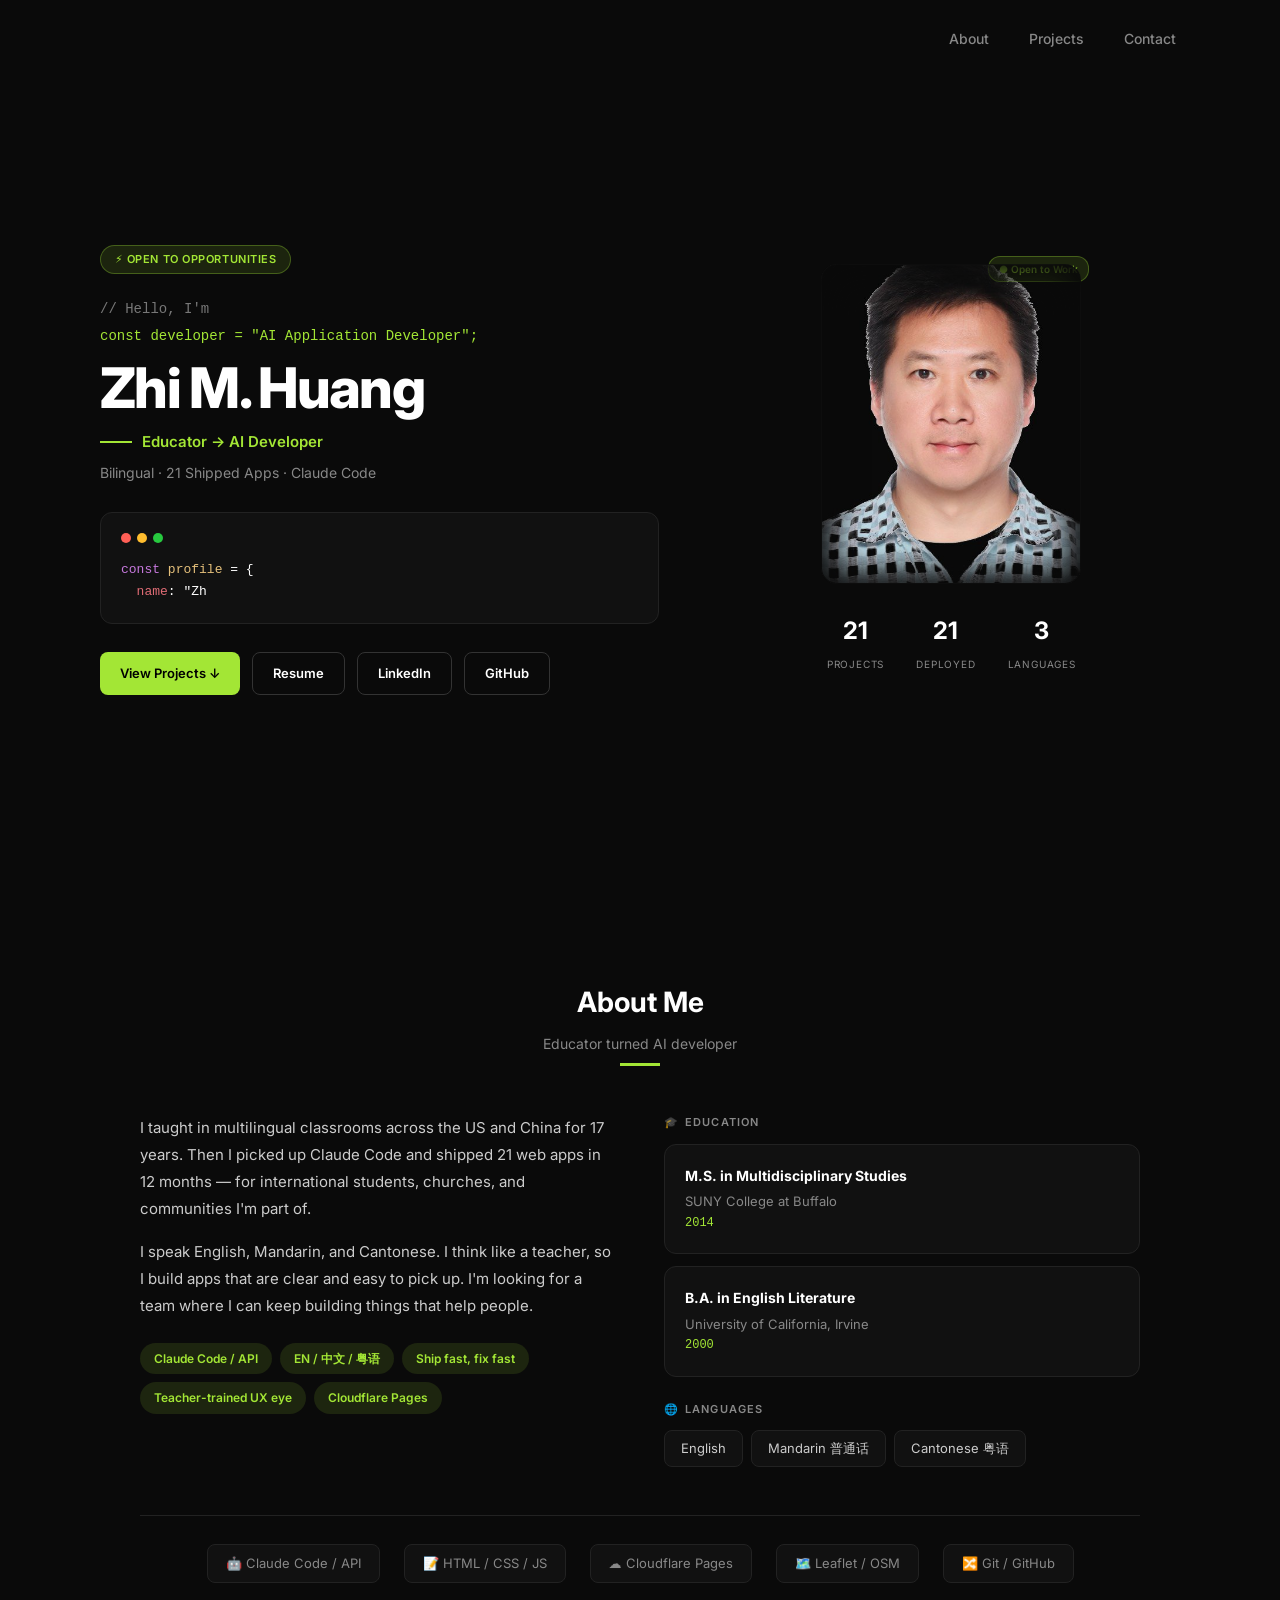
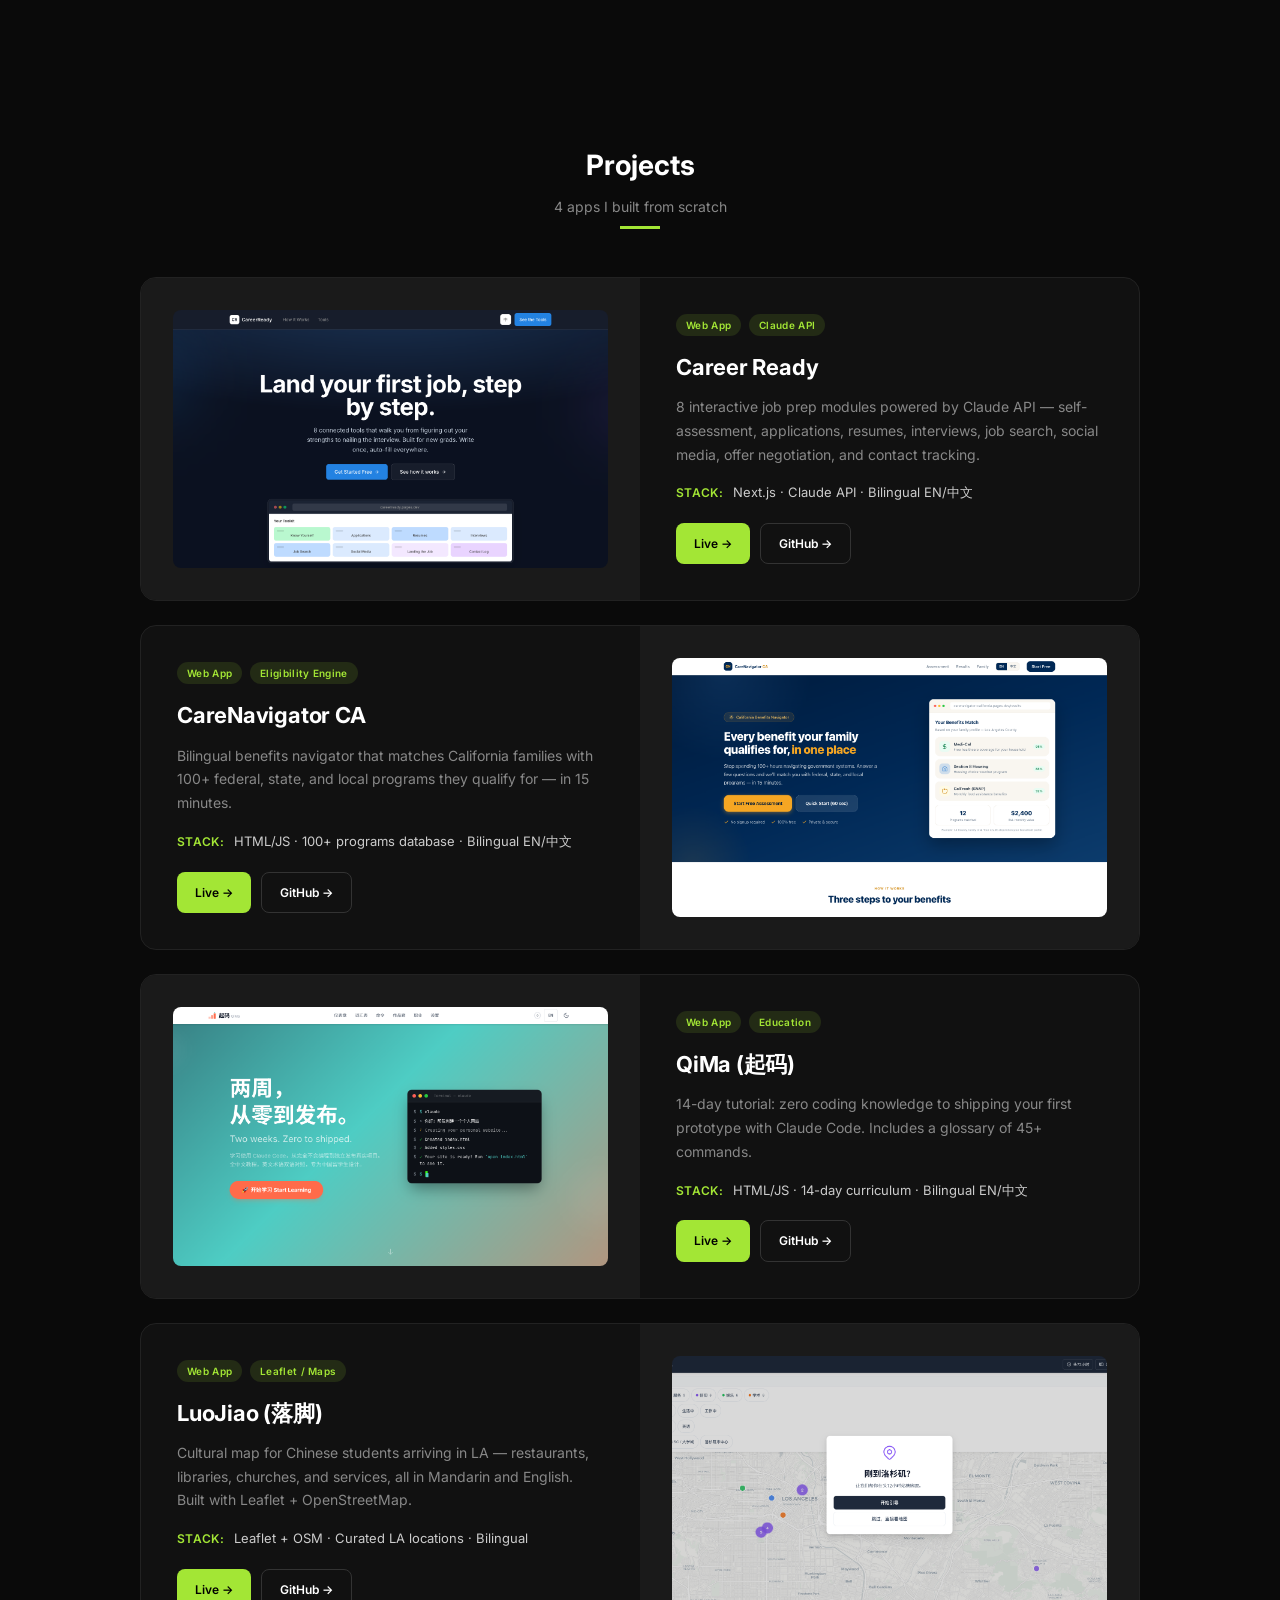
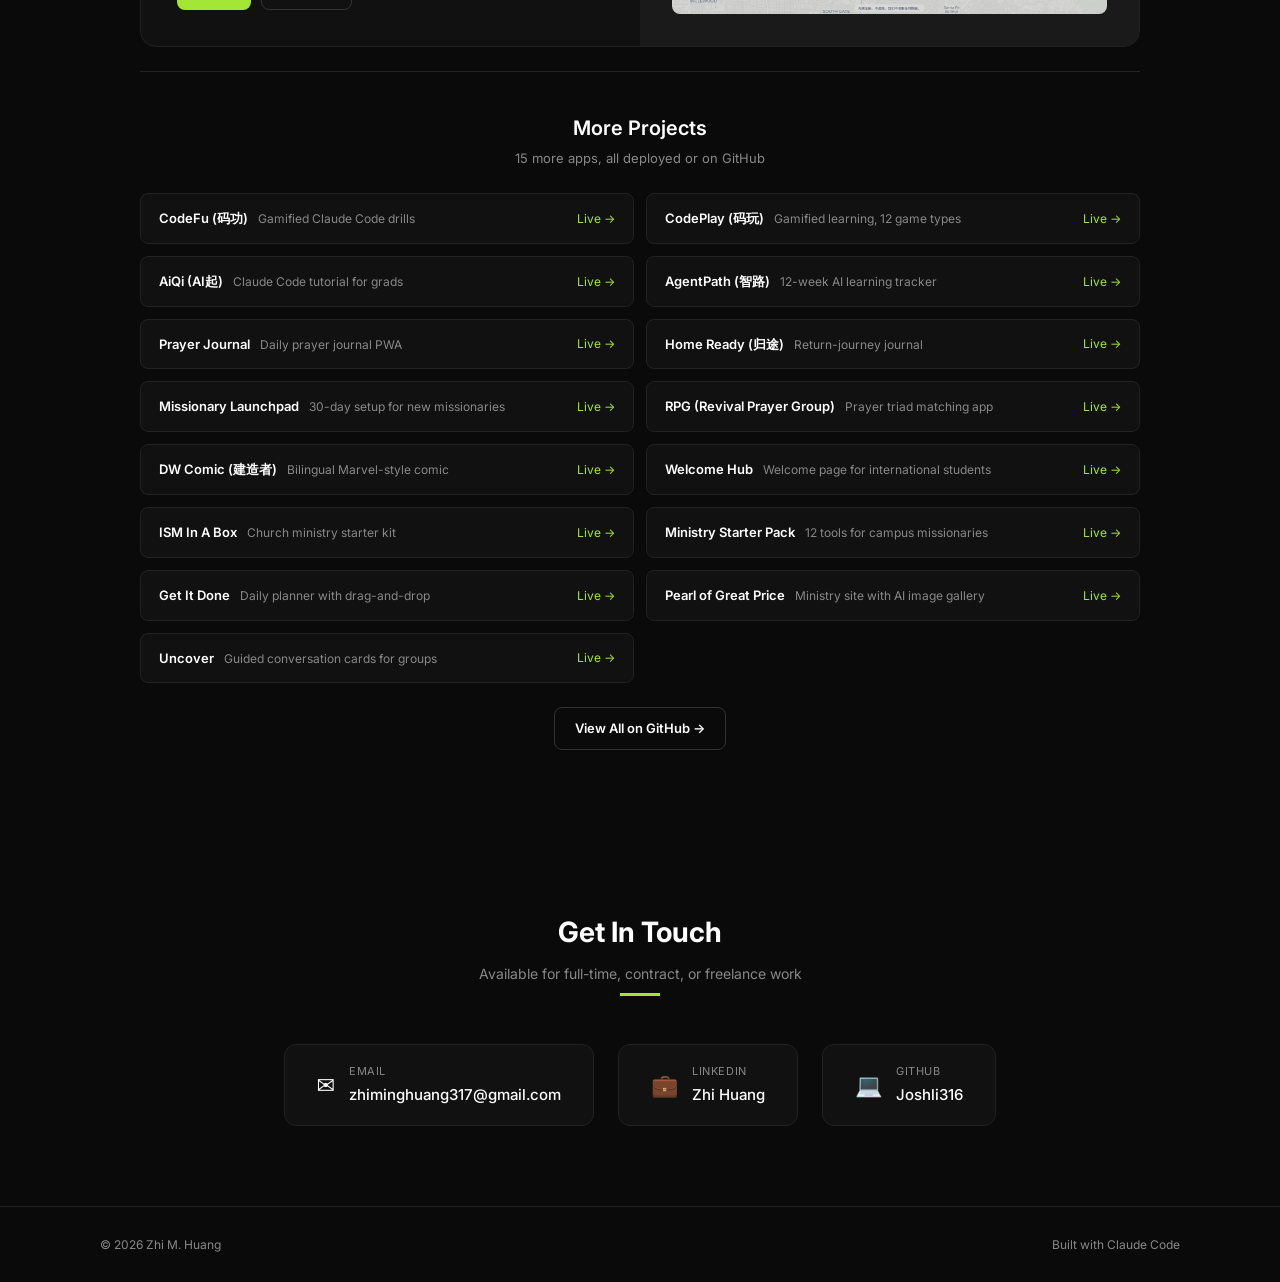
==== commit 1c8bfb78: "Update project links, screenshots, and deploy count - CareNavigatorCA: point to new bilingual versio" ====
--- a/index.html
+++ b/index.html
@@ -103,7 +103,7 @@
           <span class="hero-stat-label">Projects</span>
         </div>
         <div class="hero-stat" role="listitem">
-          <span class="hero-stat-num">20</span>
+          <span class="hero-stat-num">21</span>
           <span class="hero-stat-label">Deployed</span>
         </div>
         <div class="hero-stat" role="listitem">
@@ -212,15 +212,15 @@
         <span class="tag">Web App</span>
         <span class="tag">Eligibility Engine</span>
       </div>
-      <h3>CareNavigatorCA</h3>
-      <p>5-step quiz that matches Californians with disabilities to 100+ government benefit programs they qualify for.</p>
+      <h3>CareNavigator CA</h3>
+      <p>Bilingual benefits navigator that matches California families with 100+ federal, state, and local programs they qualify for — in 15 minutes.</p>
       <div class="case-study-impact">
         <span class="impact-label">Stack:</span>
-        <span>HTML/JS · 100+ programs database · Screen-reader tested</span>
+        <span>HTML/JS · 100+ programs database · Bilingual EN/中文</span>
       </div>
       <div class="case-study-links">
-        <a href="https://care-navigator.pages.dev" target="_blank" rel="noopener noreferrer" class="btn btn-primary btn-sm">Live →</a>
-        <a href="https://github.com/Joshli316/CareNavigatorCA" target="_blank" rel="noopener noreferrer" class="btn btn-outline btn-sm">GitHub →</a>
+        <a href="https://carenavigator-california.pages.dev" target="_blank" rel="noopener noreferrer" class="btn btn-primary btn-sm">Live →</a>
+        <a href="https://github.com/Joshli316/CareNavigator-California" target="_blank" rel="noopener noreferrer" class="btn btn-outline btn-sm">GitHub →</a>
       </div>
     </div>
   </div>
@@ -265,6 +265,7 @@
         <span>Leaflet + OSM · Curated LA locations · Bilingual</span>
       </div>
       <div class="case-study-links">
+        <a href="https://luojiao.pages.dev" target="_blank" rel="noopener noreferrer" class="btn btn-primary btn-sm">Live →</a>
         <a href="https://github.com/Joshli316/LuoJiao" target="_blank" rel="noopener noreferrer" class="btn btn-outline btn-sm">GitHub →</a>
       </div>
     </div>
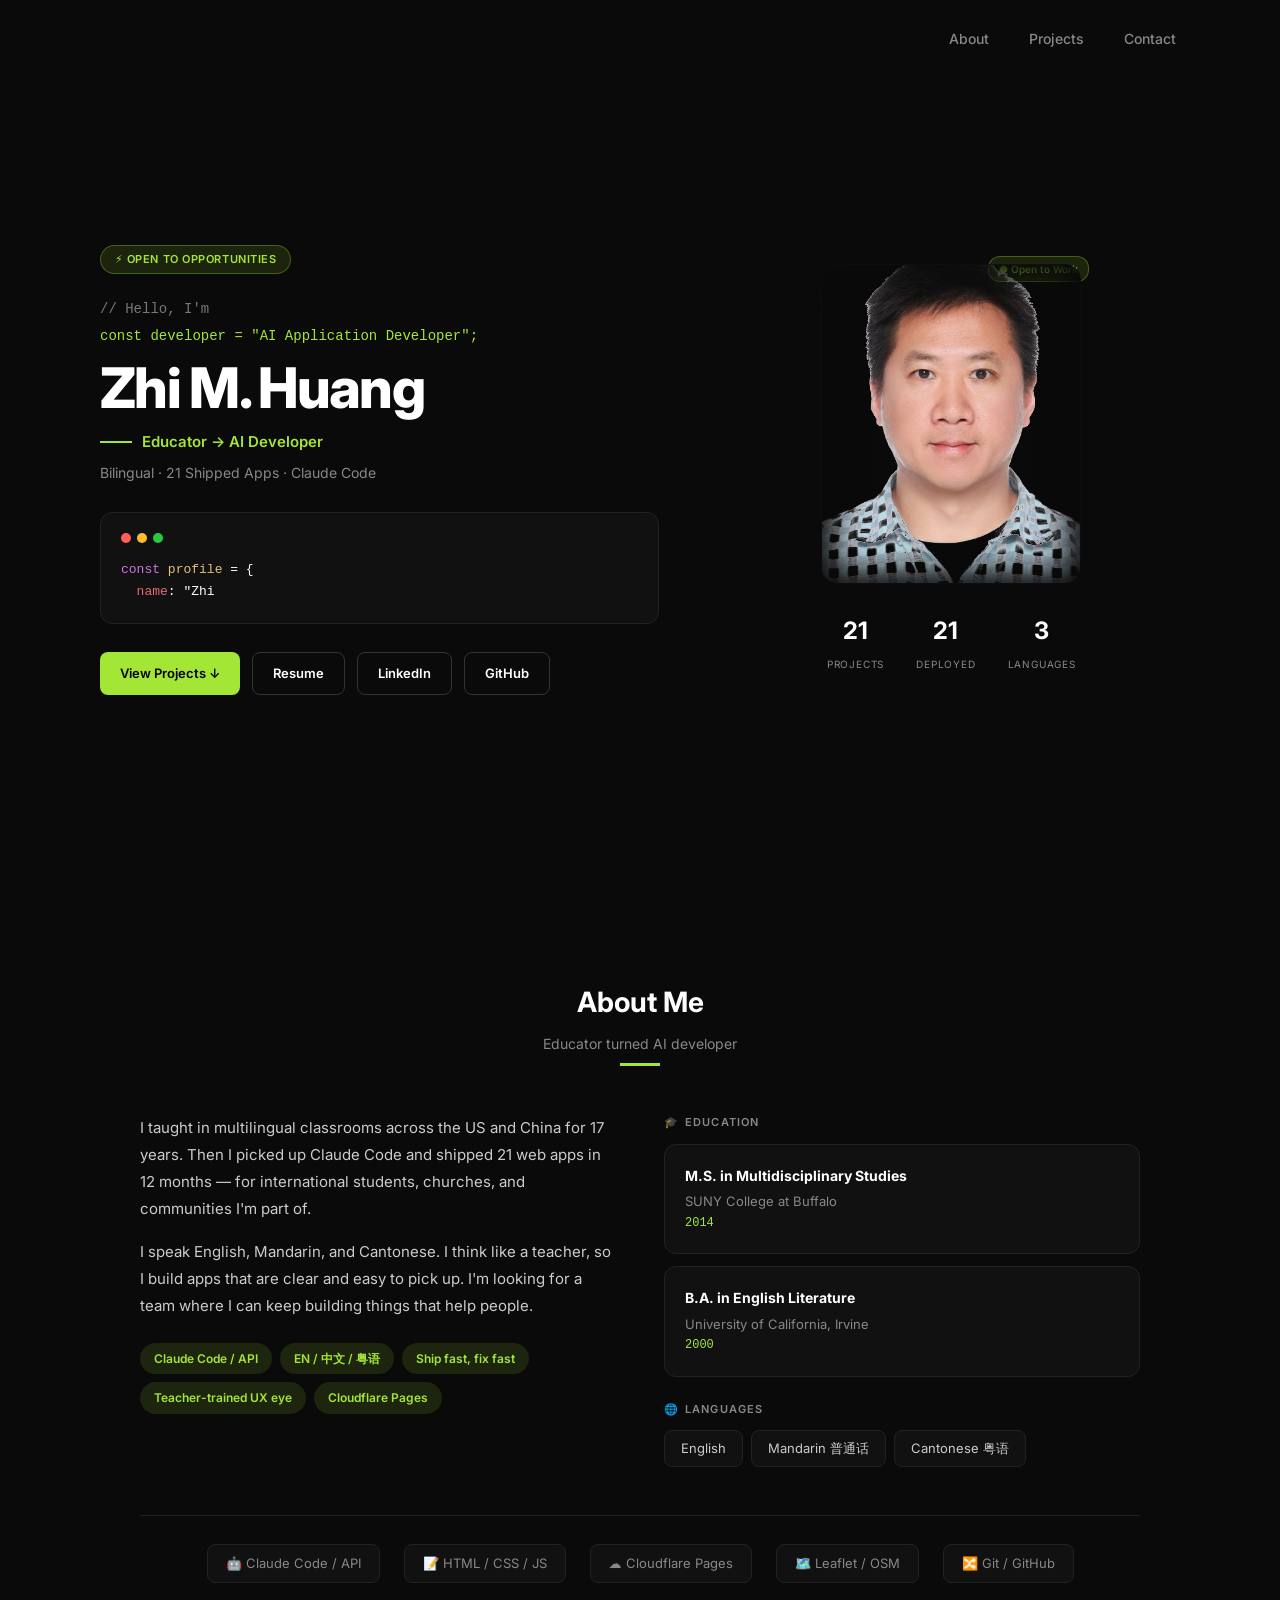
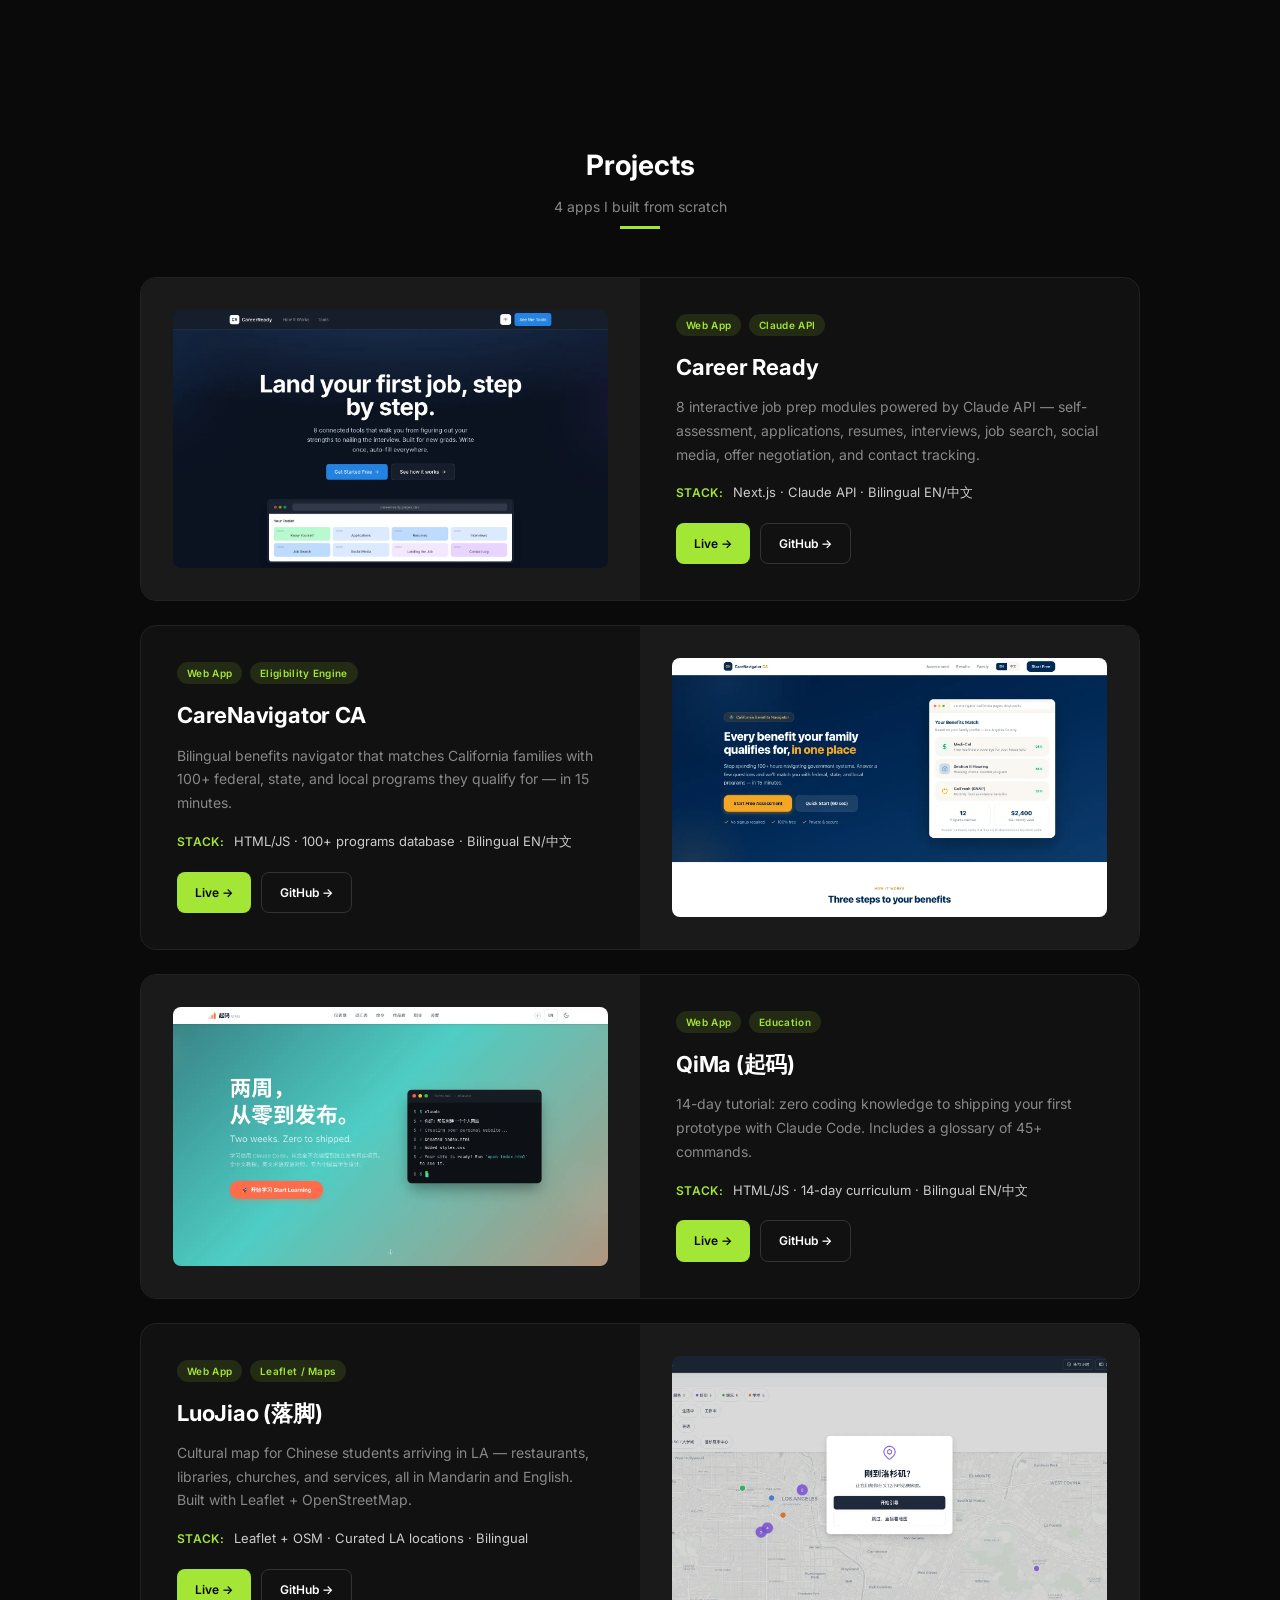
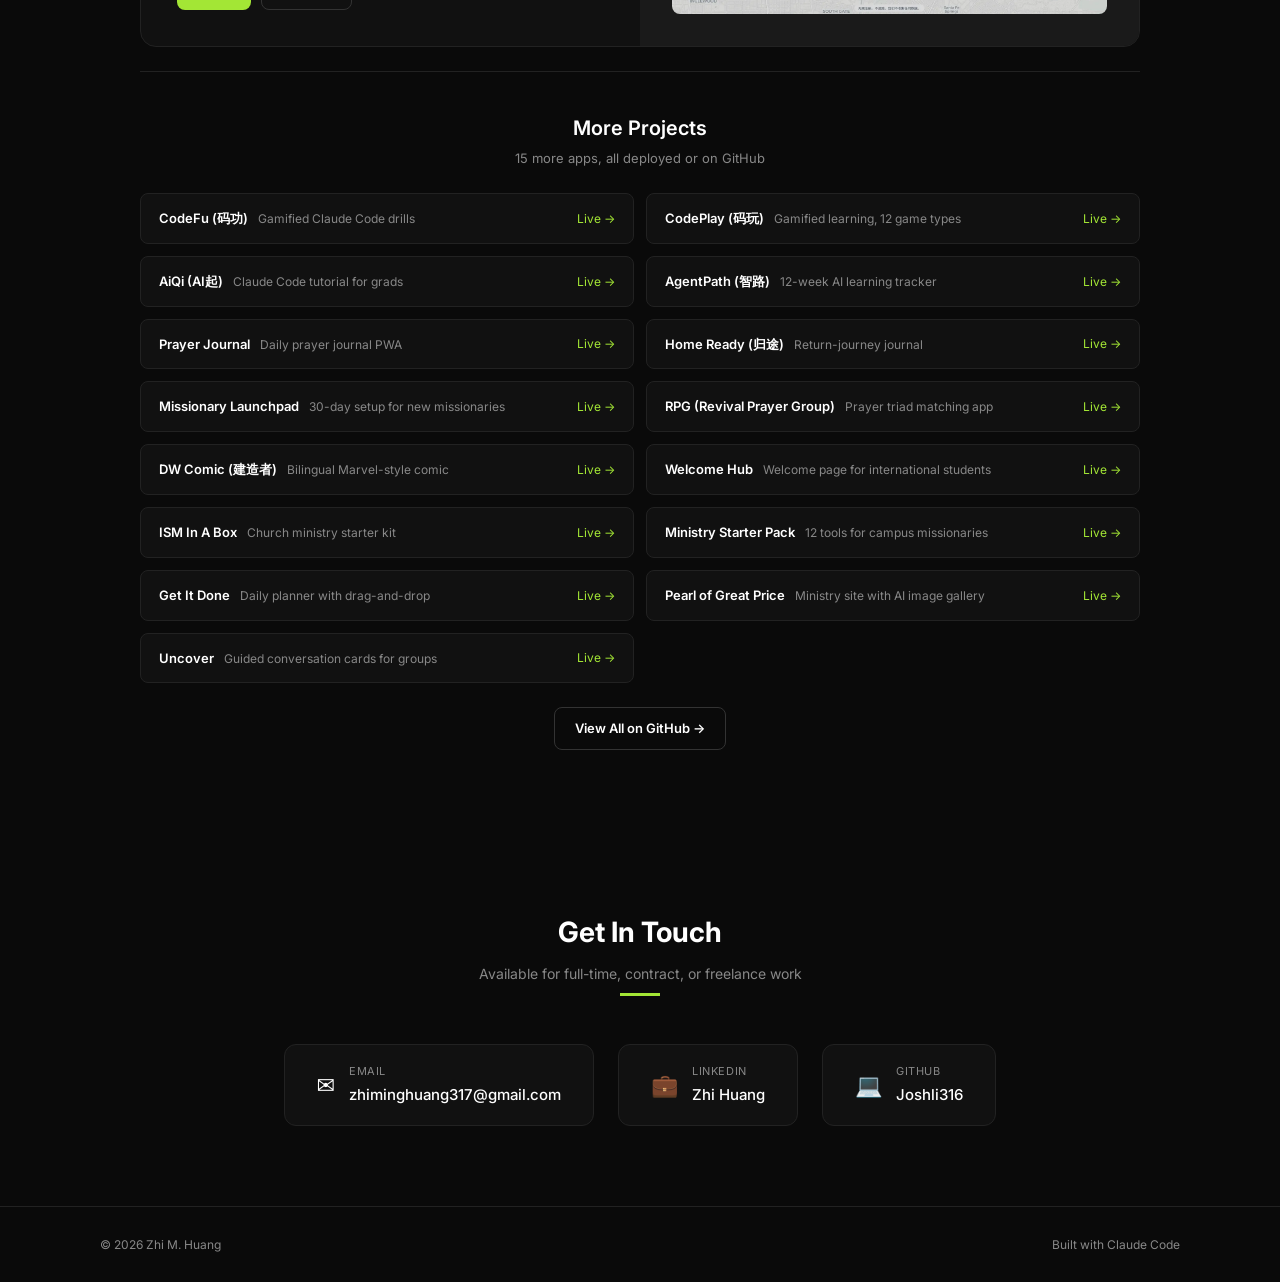
==== commit 5e127cb2: "Convert screenshots to WebP and refactor colorize() to CSS classes Screenshots reduced from 2MB to 2" ====
--- a/index.html
+++ b/index.html
@@ -182,7 +182,7 @@
   <!-- Case Study 1: Career Ready -->
   <div class="case-study">
     <div class="case-study-image">
-      <img src="assets/screenshots/career-ready.png" alt="Career Ready app screenshot" loading="lazy" width="508" height="280">
+      <img src="assets/screenshots/career-ready.webp" alt="Career Ready app screenshot" loading="lazy" width="508" height="280">
     </div>
     <div class="case-study-content">
       <div class="case-study-tags">
@@ -205,7 +205,7 @@
   <!-- Case Study 2: CareNavigatorCA (reversed) -->
   <div class="case-study case-study-reverse">
     <div class="case-study-image">
-      <img src="assets/screenshots/care-navigator.png" alt="CareNavigatorCA app screenshot" loading="lazy" width="508" height="280">
+      <img src="assets/screenshots/care-navigator.webp" alt="CareNavigatorCA app screenshot" loading="lazy" width="508" height="280">
     </div>
     <div class="case-study-content">
       <div class="case-study-tags">
@@ -228,7 +228,7 @@
   <!-- Case Study 3: QiMa -->
   <div class="case-study">
     <div class="case-study-image">
-      <img src="assets/screenshots/qima.png" alt="QiMa app screenshot" loading="lazy" width="508" height="280">
+      <img src="assets/screenshots/qima.webp" alt="QiMa app screenshot" loading="lazy" width="508" height="280">
     </div>
     <div class="case-study-content">
       <div class="case-study-tags">
@@ -251,7 +251,7 @@
   <!-- Case Study 4: LuoJiao (reversed) -->
   <div class="case-study case-study-reverse">
     <div class="case-study-image">
-      <img src="assets/screenshots/luojiao.png" alt="LuoJiao app screenshot" loading="lazy" width="508" height="280">
+      <img src="assets/screenshots/luojiao.webp" alt="LuoJiao app screenshot" loading="lazy" width="508" height="280">
     </div>
     <div class="case-study-content">
       <div class="case-study-tags">
--- a/styles.css
+++ b/styles.css
@@ -854,6 +854,13 @@
   }
 }
 
+/* ── CODE SYNTAX HIGHLIGHTING ── */
+.syn-keyword { color: #c678dd; }
+.syn-variable { color: #e5c07b; }
+.syn-key { color: #e06c75; }
+.syn-string { color: #98c379; }
+.syn-bracket { color: #e5c07b; }
+
 /* ── REDUCED MOTION ── */
 @media (prefers-reduced-motion: reduce) {
   *, *::before, *::after {
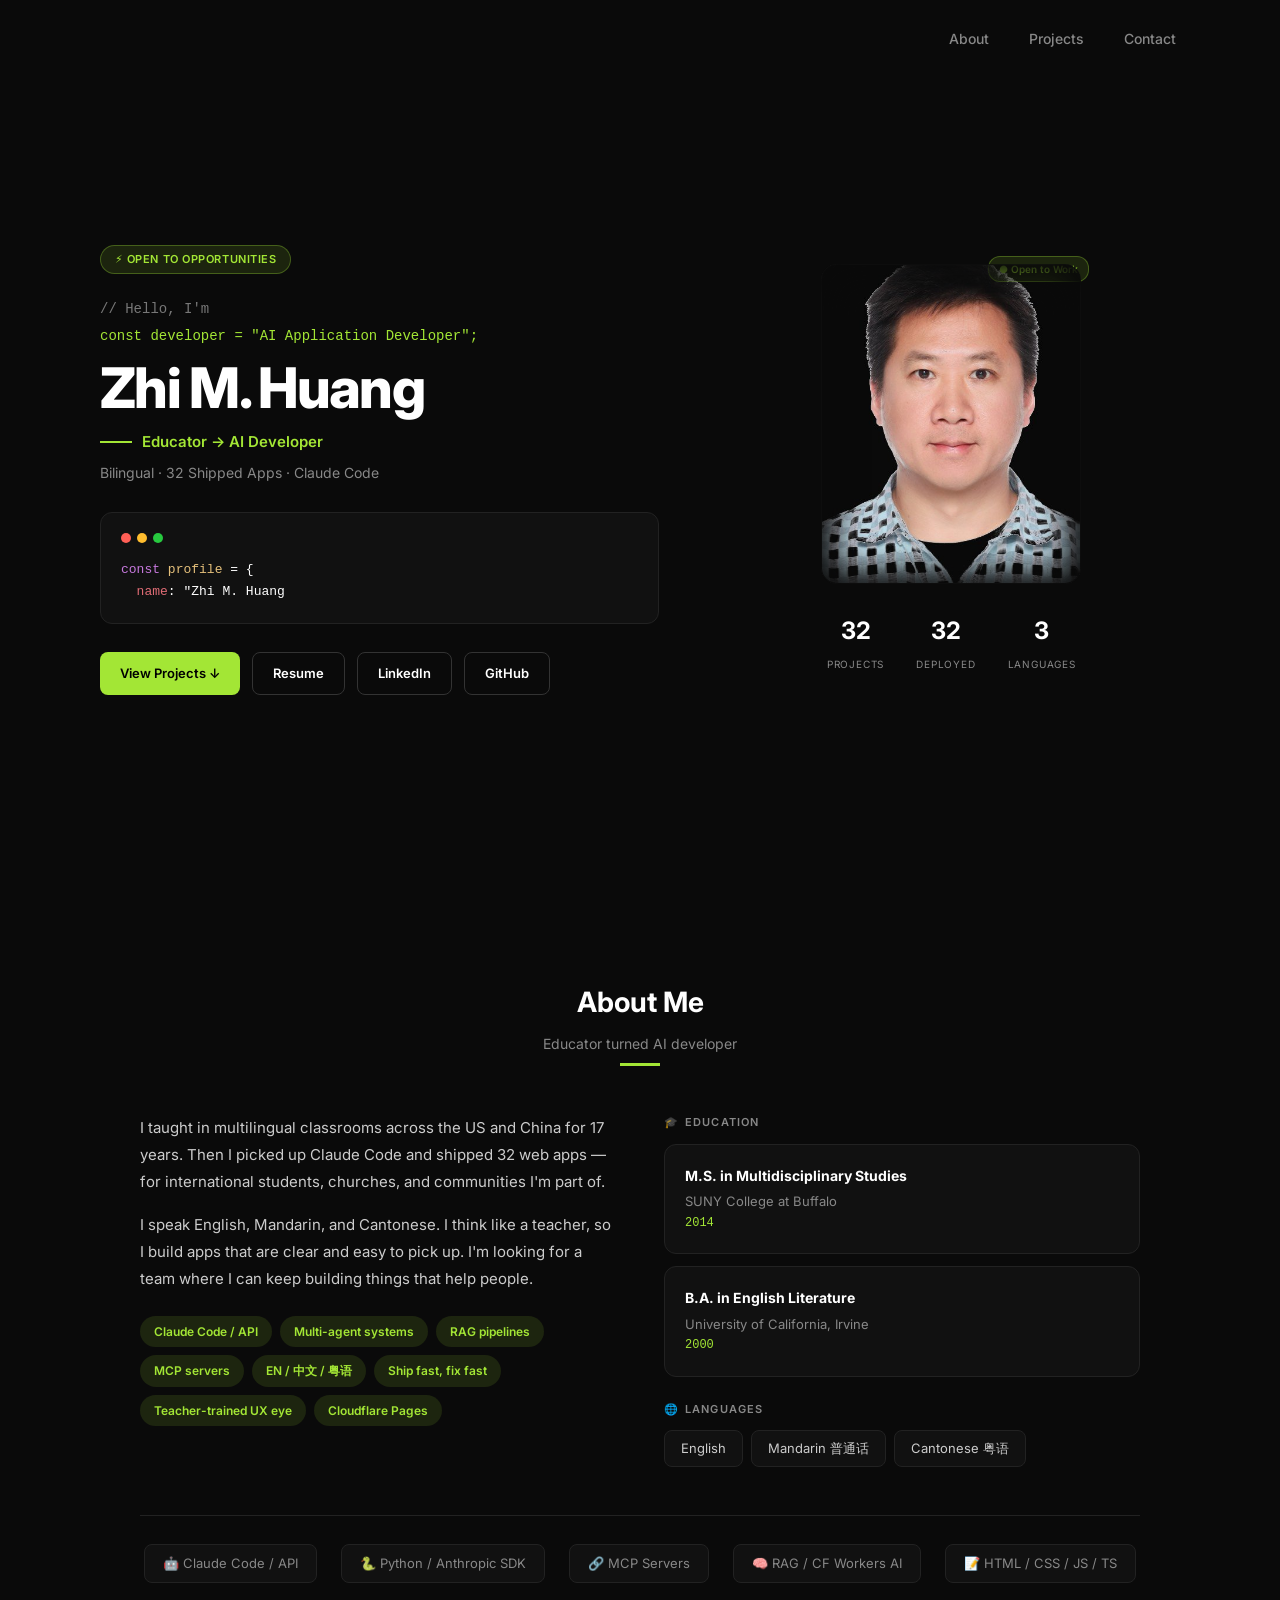
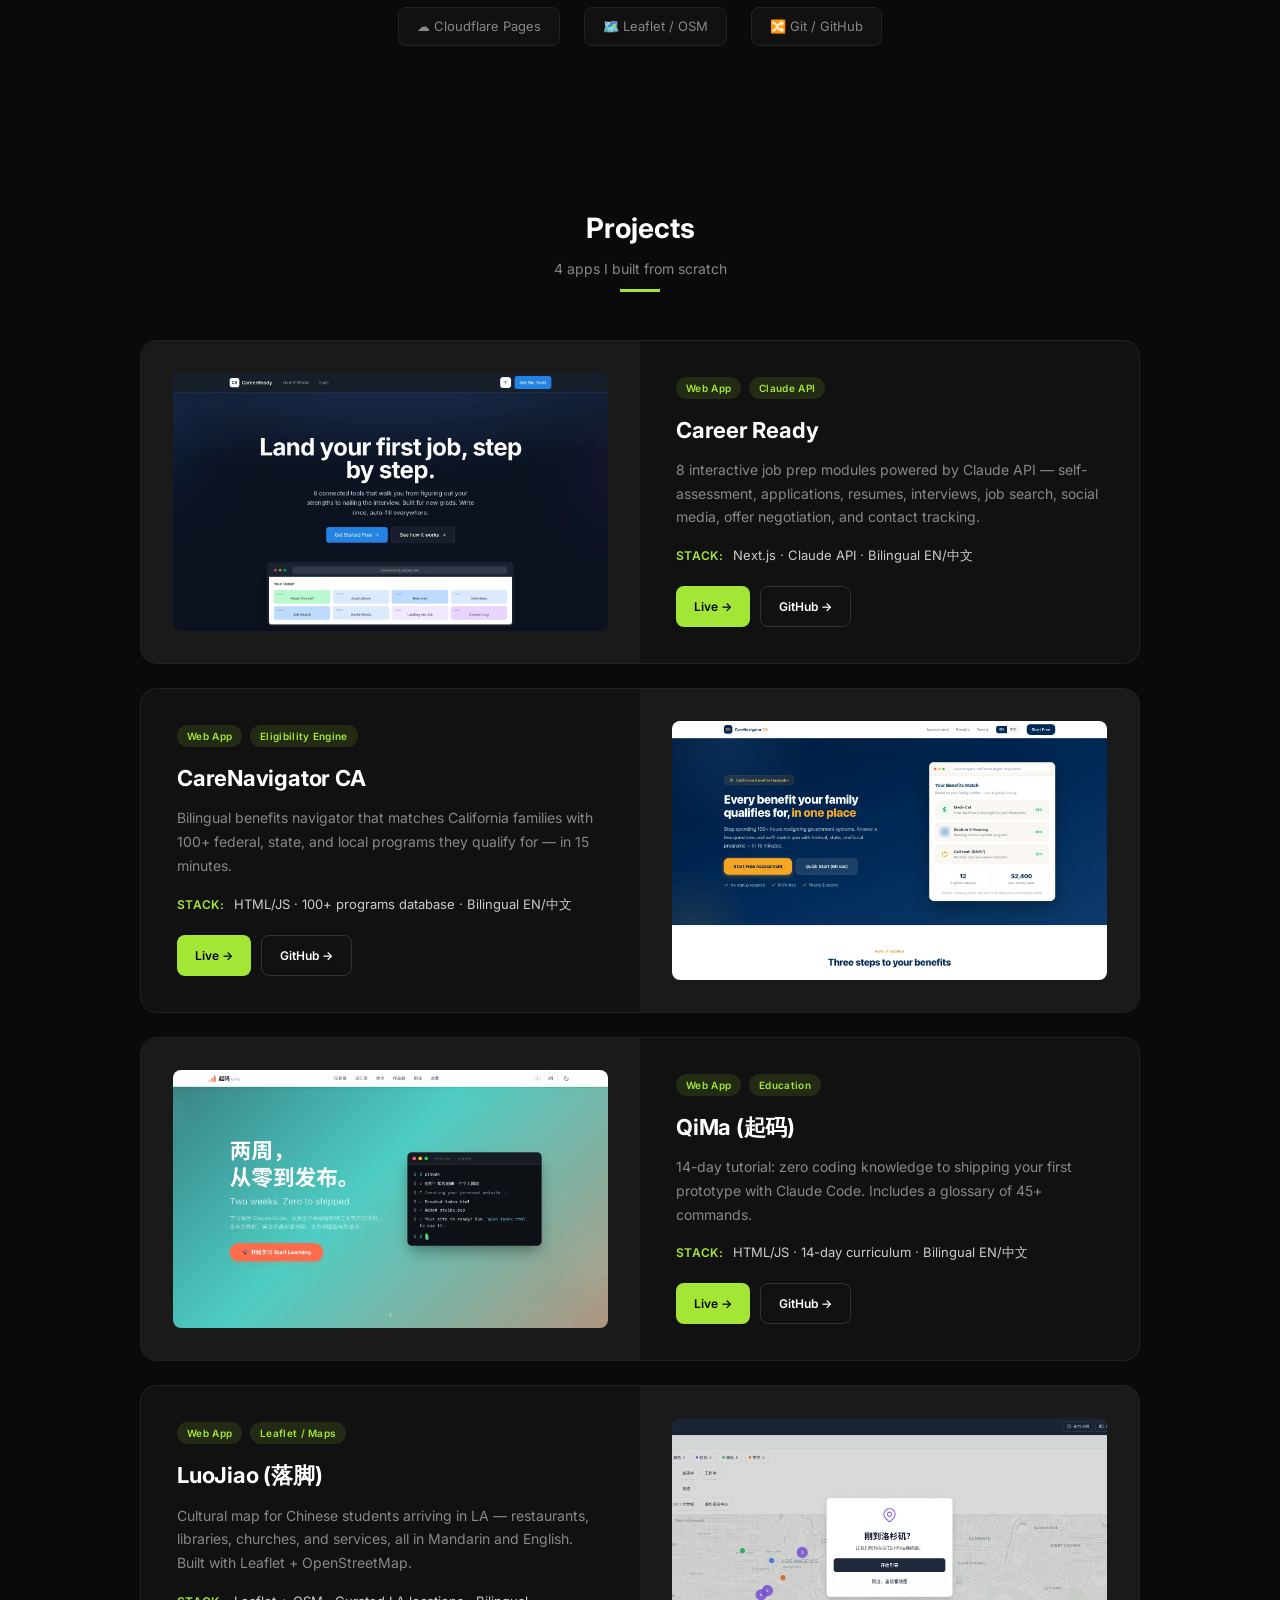
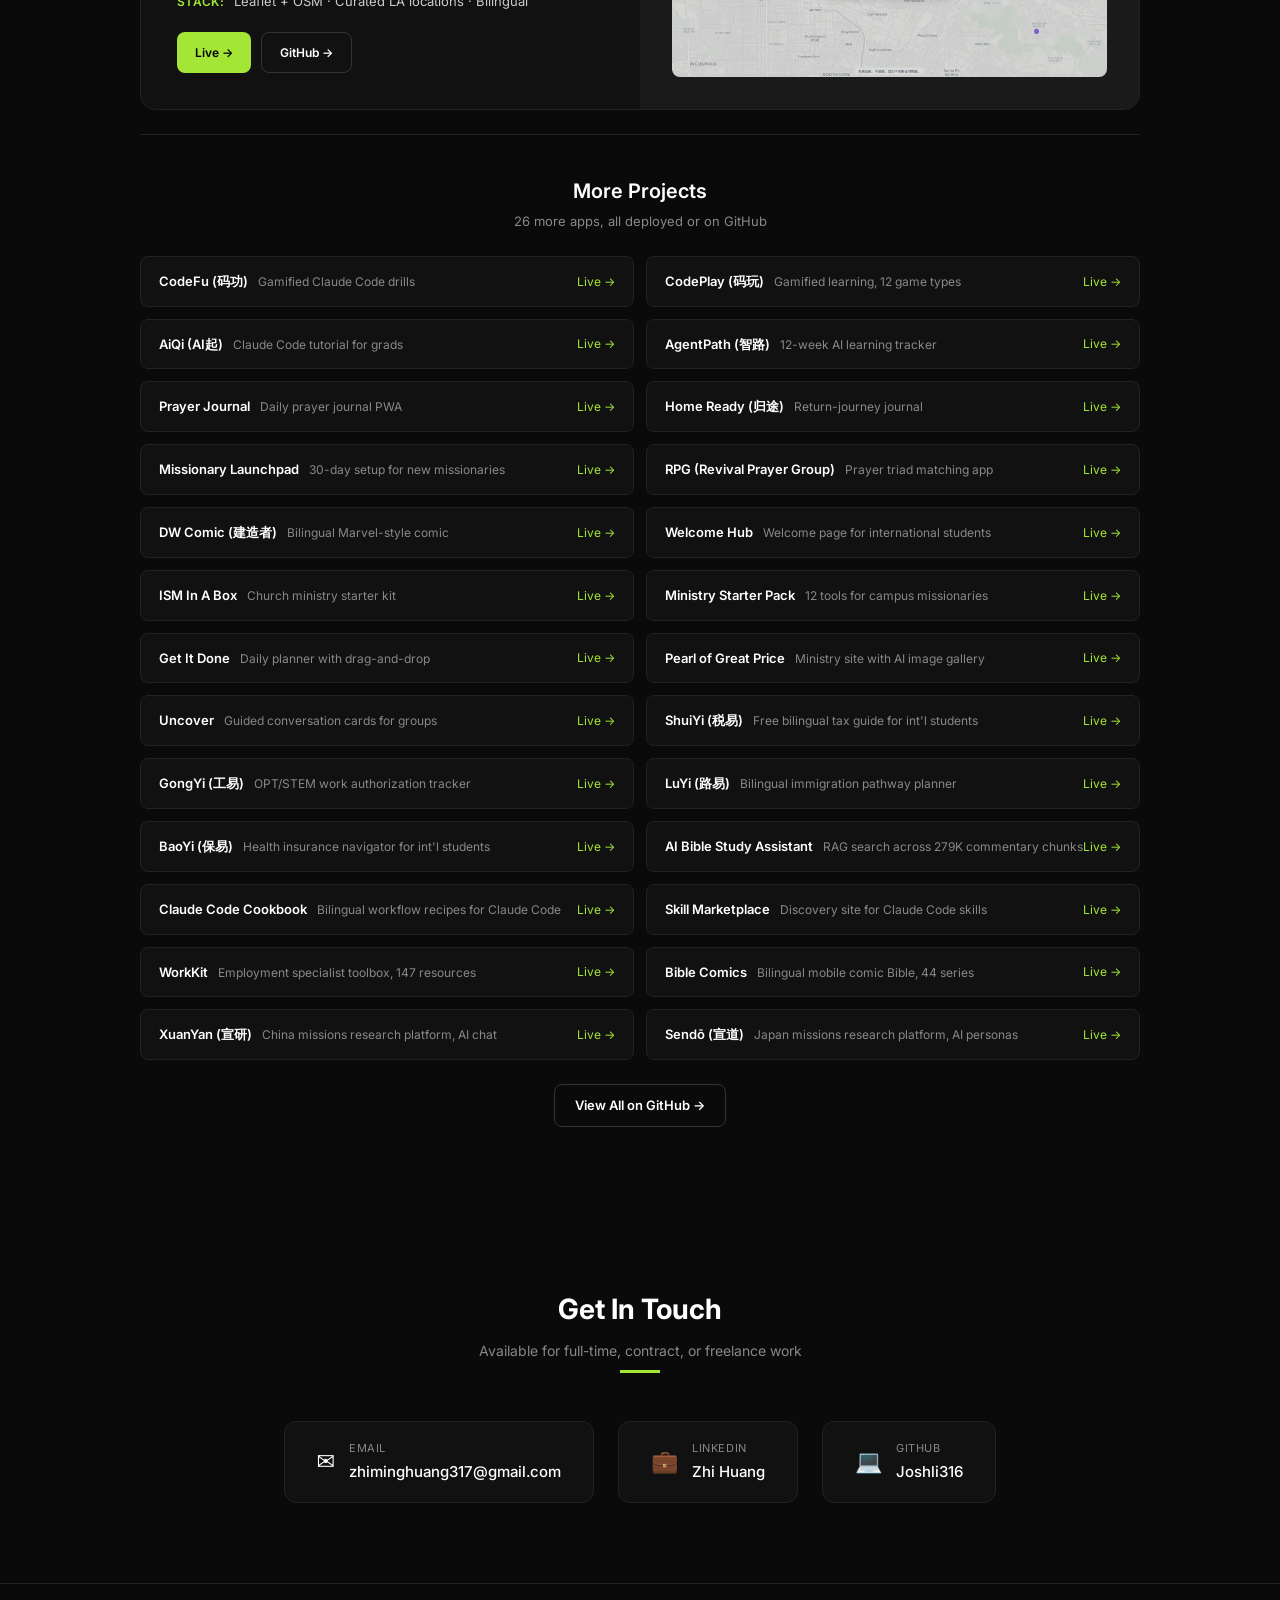
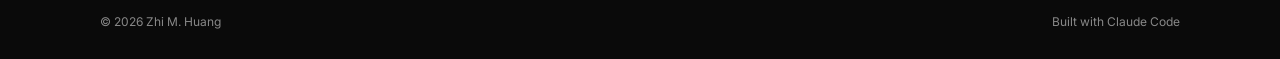
==== commit e0bcca04: "feat: add 11 new projects and update agentic AI skills - Projects count: 21 → 32 (add Yi suite, AI B" ====
--- a/index.html
+++ b/index.html
@@ -4,9 +4,9 @@
   <meta charset="UTF-8">
   <meta name="viewport" content="width=device-width, initial-scale=1.0">
   <title>Zhi M. Huang — AI Application Developer</title>
-  <meta name="description" content="AI Application Developer portfolio — educator turned developer who shipped 21 web apps with Claude Code. Bilingual, cross-cultural, open to opportunities.">
+  <meta name="description" content="AI Application Developer portfolio — educator turned developer who shipped 32 web apps with Claude Code. Bilingual, cross-cultural, open to opportunities.">
   <meta property="og:title" content="Zhi M. Huang — AI Application Developer">
-  <meta property="og:description" content="Educator turned AI developer. 21 shipped apps built with Claude Code. Bilingual EN/中文.">
+  <meta property="og:description" content="Educator turned AI developer. 32 shipped apps built with Claude Code. Bilingual EN/中文.">
   <meta property="og:type" content="website">
   <meta property="og:url" content="https://portfolio-42a.pages.dev">
   <meta property="og:image" content="https://portfolio-42a.pages.dev/assets/og-image.png">
@@ -15,7 +15,7 @@
   <meta name="twitter:card" content="summary_large_image">
   <meta name="twitter:image" content="https://portfolio-42a.pages.dev/assets/og-image.png">
   <meta name="twitter:title" content="Zhi M. Huang — AI Application Developer">
-  <meta name="twitter:description" content="Educator turned AI developer. 21 shipped apps built with Claude Code. Bilingual EN/中文.">
+  <meta name="twitter:description" content="Educator turned AI developer. 32 shipped apps built with Claude Code. Bilingual EN/中文.">
   <link rel="canonical" href="https://portfolio-42a.pages.dev">
   <link rel="preconnect" href="https://fonts.googleapis.com">
   <link rel="preconnect" href="https://fonts.gstatic.com" crossorigin>
@@ -28,7 +28,7 @@
     "@type": "Person",
     "name": "Zhi M. Huang",
     "jobTitle": "AI Application Developer",
-    "description": "Educator turned AI developer. Shipped 21 web apps with Claude Code.",
+    "description": "Educator turned AI developer. Shipped 32 web apps with Claude Code.",
     "url": "https://portfolio-42a.pages.dev",
     "image": "https://portfolio-42a.pages.dev/assets/photo.jpg",
     "email": "zhiminghuang317@gmail.com",
@@ -37,7 +37,7 @@
       "https://github.com/Joshli316"
     ],
     "knowsLanguage": ["en", "zh-Hans", "yue"],
-    "knowsAbout": ["AI Application Development", "Claude Code", "Web Development", "Bilingual Education"]
+    "knowsAbout": ["AI Application Development", "Claude Code", "Multi-agent Systems", "RAG Pipelines", "MCP Server Development", "Web Development", "Bilingual Education"]
   }
   </script>
 </head>
@@ -70,7 +70,7 @@
         <span class="hero-dash"></span>
         <span class="hero-tagline-text">Educator → AI Developer</span>
       </div>
-      <p class="hero-subtitle">Bilingual · 21 Shipped Apps · Claude Code</p>
+      <p class="hero-subtitle">Bilingual · 32 Shipped Apps · Claude Code</p>
 
       <!-- Code snippet -->
       <div class="code-block">
@@ -99,11 +99,11 @@
       </div>
       <div class="hero-stats" role="list" aria-label="Key stats">
         <div class="hero-stat" role="listitem">
-          <span class="hero-stat-num">21</span>
+          <span class="hero-stat-num">32</span>
           <span class="hero-stat-label">Projects</span>
         </div>
         <div class="hero-stat" role="listitem">
-          <span class="hero-stat-num">21</span>
+          <span class="hero-stat-num">32</span>
           <span class="hero-stat-label">Deployed</span>
         </div>
         <div class="hero-stat" role="listitem">
@@ -126,11 +126,14 @@
   <div class="about-grid">
     <!-- Bio -->
     <div class="about-bio">
-      <p>I taught in multilingual classrooms across the US and China for 17 years. Then I picked up Claude Code and shipped 21 web apps in 12 months — for international students, churches, and communities I'm part of.</p>
+      <p>I taught in multilingual classrooms across the US and China for 17 years. Then I picked up Claude Code and shipped 32 web apps — for international students, churches, and communities I'm part of.</p>
       <p>I speak English, Mandarin, and Cantonese. I think like a teacher, so I build apps that are clear and easy to pick up. I'm looking for a team where I can keep building things that help people.</p>
 
       <div class="skill-tags">
         <span class="skill-tag">Claude Code / API</span>
+        <span class="skill-tag">Multi-agent systems</span>
+        <span class="skill-tag">RAG pipelines</span>
+        <span class="skill-tag">MCP servers</span>
         <span class="skill-tag">EN / 中文 / 粤语</span>
         <span class="skill-tag">Ship fast, fix fast</span>
         <span class="skill-tag">Teacher-trained UX eye</span>
@@ -164,7 +167,10 @@
   <!-- Tech Stack -->
   <div class="tech-stack">
     <span class="tech-item">🤖 Claude Code / API</span>
-    <span class="tech-item">📝 HTML / CSS / JS</span>
+    <span class="tech-item">🐍 Python / Anthropic SDK</span>
+    <span class="tech-item">🔗 MCP Servers</span>
+    <span class="tech-item">🧠 RAG / CF Workers AI</span>
+    <span class="tech-item">📝 HTML / CSS / JS / TS</span>
     <span class="tech-item">☁️ Cloudflare Pages</span>
     <span class="tech-item">🗺️ Leaflet / OSM</span>
     <span class="tech-item">🔀 Git / GitHub</span>
@@ -275,7 +281,7 @@
   <div class="more-projects">
     <div class="more-projects-header">
       <h3>More Projects</h3>
-      <p>15 more apps, all deployed or on GitHub</p>
+      <p>26 more apps, all deployed or on GitHub</p>
     </div>
 
     <div class="more-grid" role="list" aria-label="Additional projects">
@@ -381,6 +387,83 @@
         <div class="more-item-info">
           <span class="more-name">Uncover</span>
           <span class="more-desc">Guided conversation cards for groups</span>
+        </div>
+        <span class="more-link live">Live →</span>
+      </a>
+      <a href="https://shuiyi-5j5.pages.dev" target="_blank" rel="noopener noreferrer" class="more-item" role="listitem">
+        <div class="more-item-info">
+          <span class="more-name">ShuiYi (税易)</span>
+          <span class="more-desc">Free bilingual tax guide for int'l students</span>
+        </div>
+        <span class="more-link live">Live →</span>
+      </a>
+      <a href="https://gongyi-opt.pages.dev" target="_blank" rel="noopener noreferrer" class="more-item" role="listitem">
+        <div class="more-item-info">
+          <span class="more-name">GongYi (工易)</span>
+          <span class="more-desc">OPT/STEM work authorization tracker</span>
+        </div>
+        <span class="more-link live">Live →</span>
+      </a>
+      <a href="https://luyi-3re.pages.dev" target="_blank" rel="noopener noreferrer" class="more-item" role="listitem">
+        <div class="more-item-info">
+          <span class="more-name">LuYi (路易)</span>
+          <span class="more-desc">Bilingual immigration pathway planner</span>
+        </div>
+        <span class="more-link live">Live →</span>
+      </a>
+      <a href="https://baoyi.pages.dev" target="_blank" rel="noopener noreferrer" class="more-item" role="listitem">
+        <div class="more-item-info">
+          <span class="more-name">BaoYi (保易)</span>
+          <span class="more-desc">Health insurance navigator for int'l students</span>
+        </div>
+        <span class="more-link live">Live →</span>
+      </a>
+      <a href="https://ai-bible-study-assistant.pages.dev" target="_blank" rel="noopener noreferrer" class="more-item" role="listitem">
+        <div class="more-item-info">
+          <span class="more-name">AI Bible Study Assistant</span>
+          <span class="more-desc">RAG search across 279K commentary chunks</span>
+        </div>
+        <span class="more-link live">Live →</span>
+      </a>
+      <a href="https://claude-code-cookbook.pages.dev" target="_blank" rel="noopener noreferrer" class="more-item" role="listitem">
+        <div class="more-item-info">
+          <span class="more-name">Claude Code Cookbook</span>
+          <span class="more-desc">Bilingual workflow recipes for Claude Code</span>
+        </div>
+        <span class="more-link live">Live →</span>
+      </a>
+      <a href="https://skill-marketplace-5yc.pages.dev" target="_blank" rel="noopener noreferrer" class="more-item" role="listitem">
+        <div class="more-item-info">
+          <span class="more-name">Skill Marketplace</span>
+          <span class="more-desc">Discovery site for Claude Code skills</span>
+        </div>
+        <span class="more-link live">Live →</span>
+      </a>
+      <a href="https://workkit.pages.dev" target="_blank" rel="noopener noreferrer" class="more-item" role="listitem">
+        <div class="more-item-info">
+          <span class="more-name">WorkKit</span>
+          <span class="more-desc">Employment specialist toolbox, 147 resources</span>
+        </div>
+        <span class="more-link live">Live →</span>
+      </a>
+      <a href="https://bible-comics.pages.dev" target="_blank" rel="noopener noreferrer" class="more-item" role="listitem">
+        <div class="more-item-info">
+          <span class="more-name">Bible Comics</span>
+          <span class="more-desc">Bilingual mobile comic Bible, 44 series</span>
+        </div>
+        <span class="more-link live">Live →</span>
+      </a>
+      <a href="https://xuanyan-cjf.pages.dev" target="_blank" rel="noopener noreferrer" class="more-item" role="listitem">
+        <div class="more-item-info">
+          <span class="more-name">XuanYan (宣研)</span>
+          <span class="more-desc">China missions research platform, AI chat</span>
+        </div>
+        <span class="more-link live">Live →</span>
+      </a>
+      <a href="https://sendo.pages.dev" target="_blank" rel="noopener noreferrer" class="more-item" role="listitem">
+        <div class="more-item-info">
+          <span class="more-name">Sendō (宣道)</span>
+          <span class="more-desc">Japan missions research platform, AI personas</span>
         </div>
         <span class="more-link live">Live →</span>
       </a>
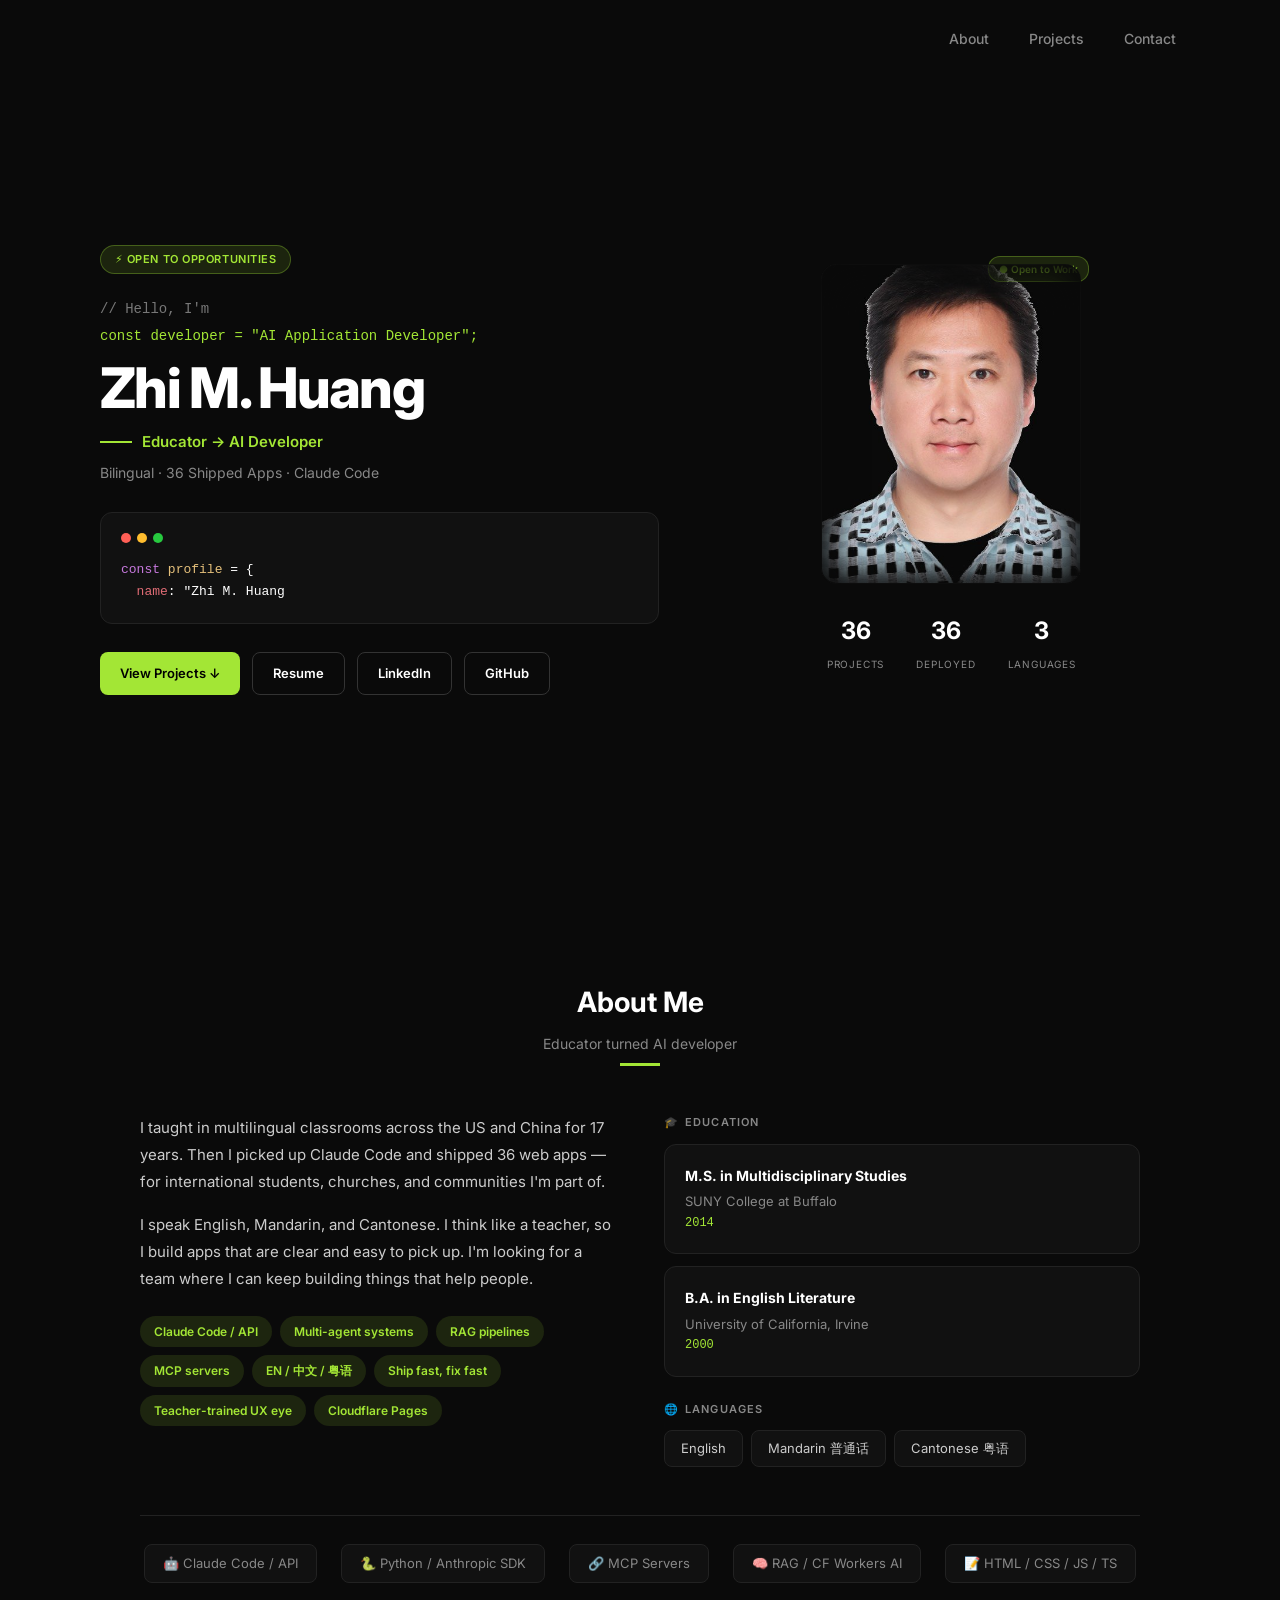
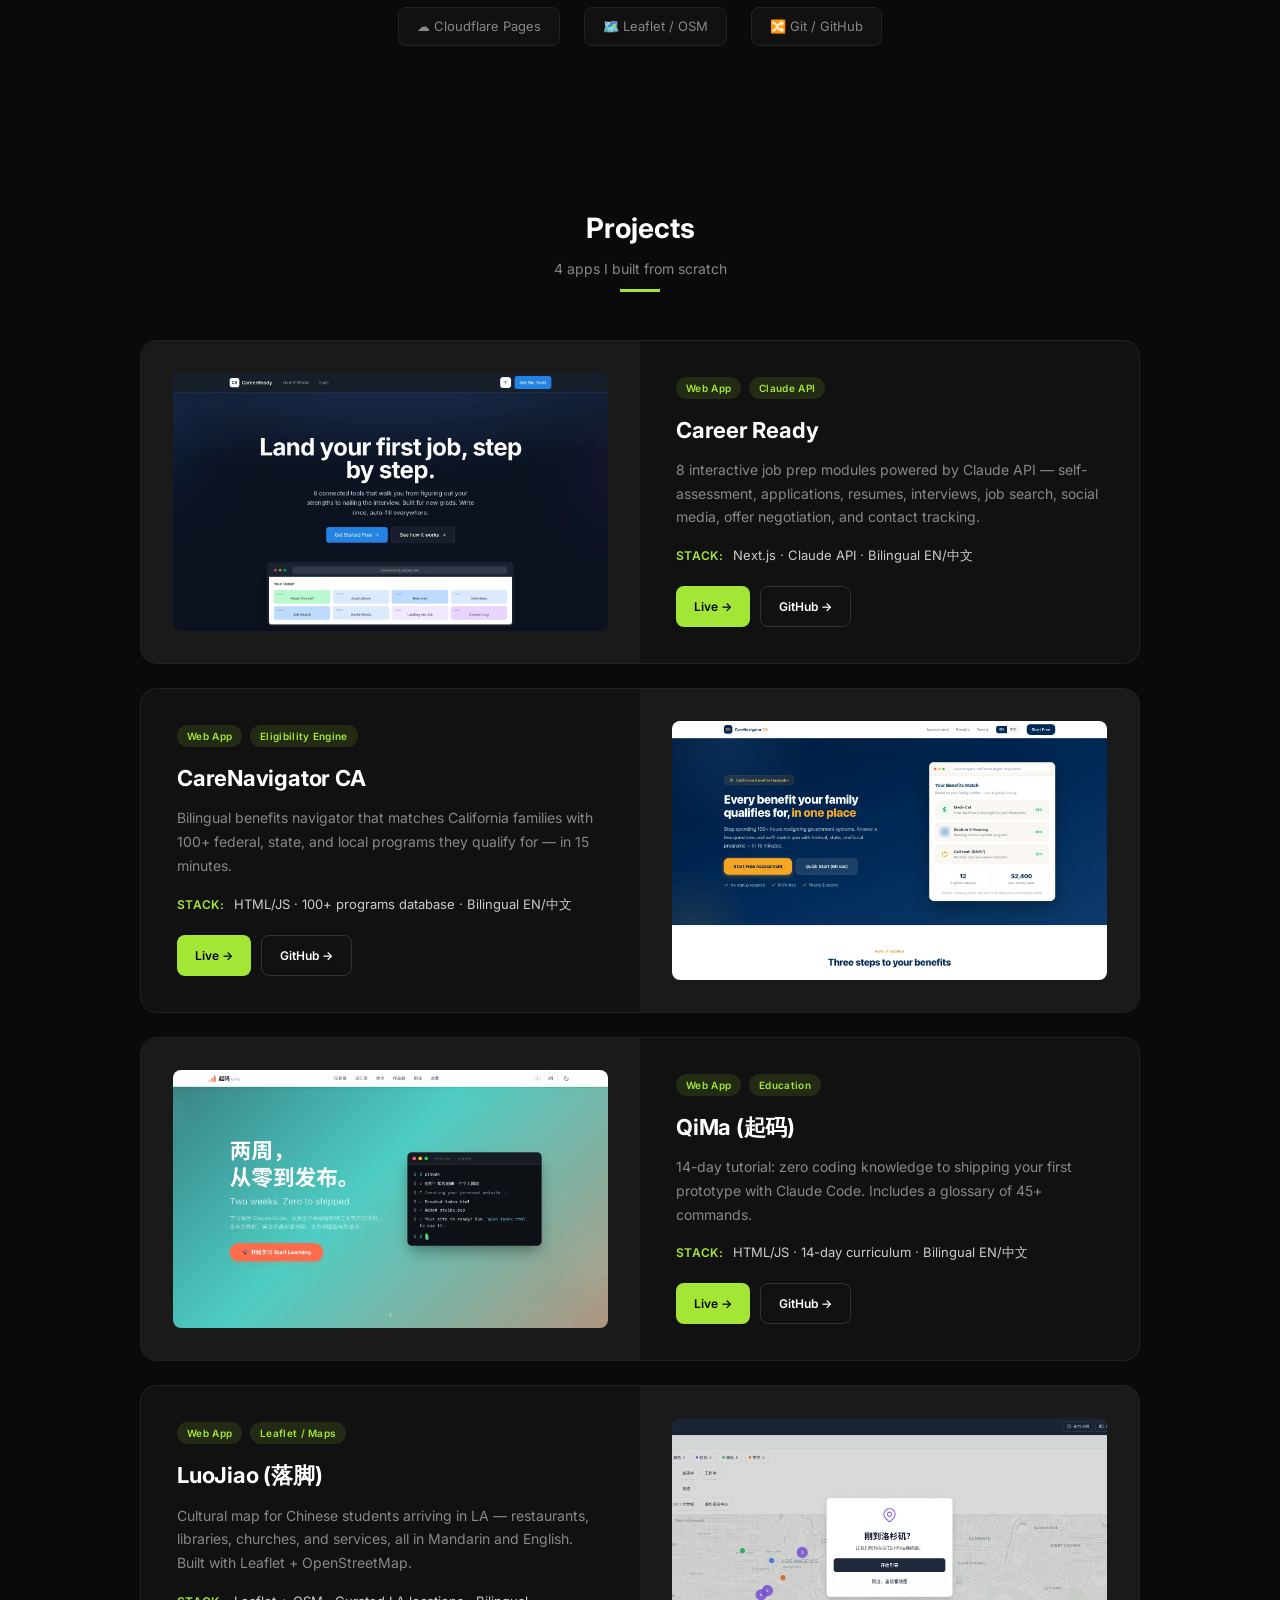
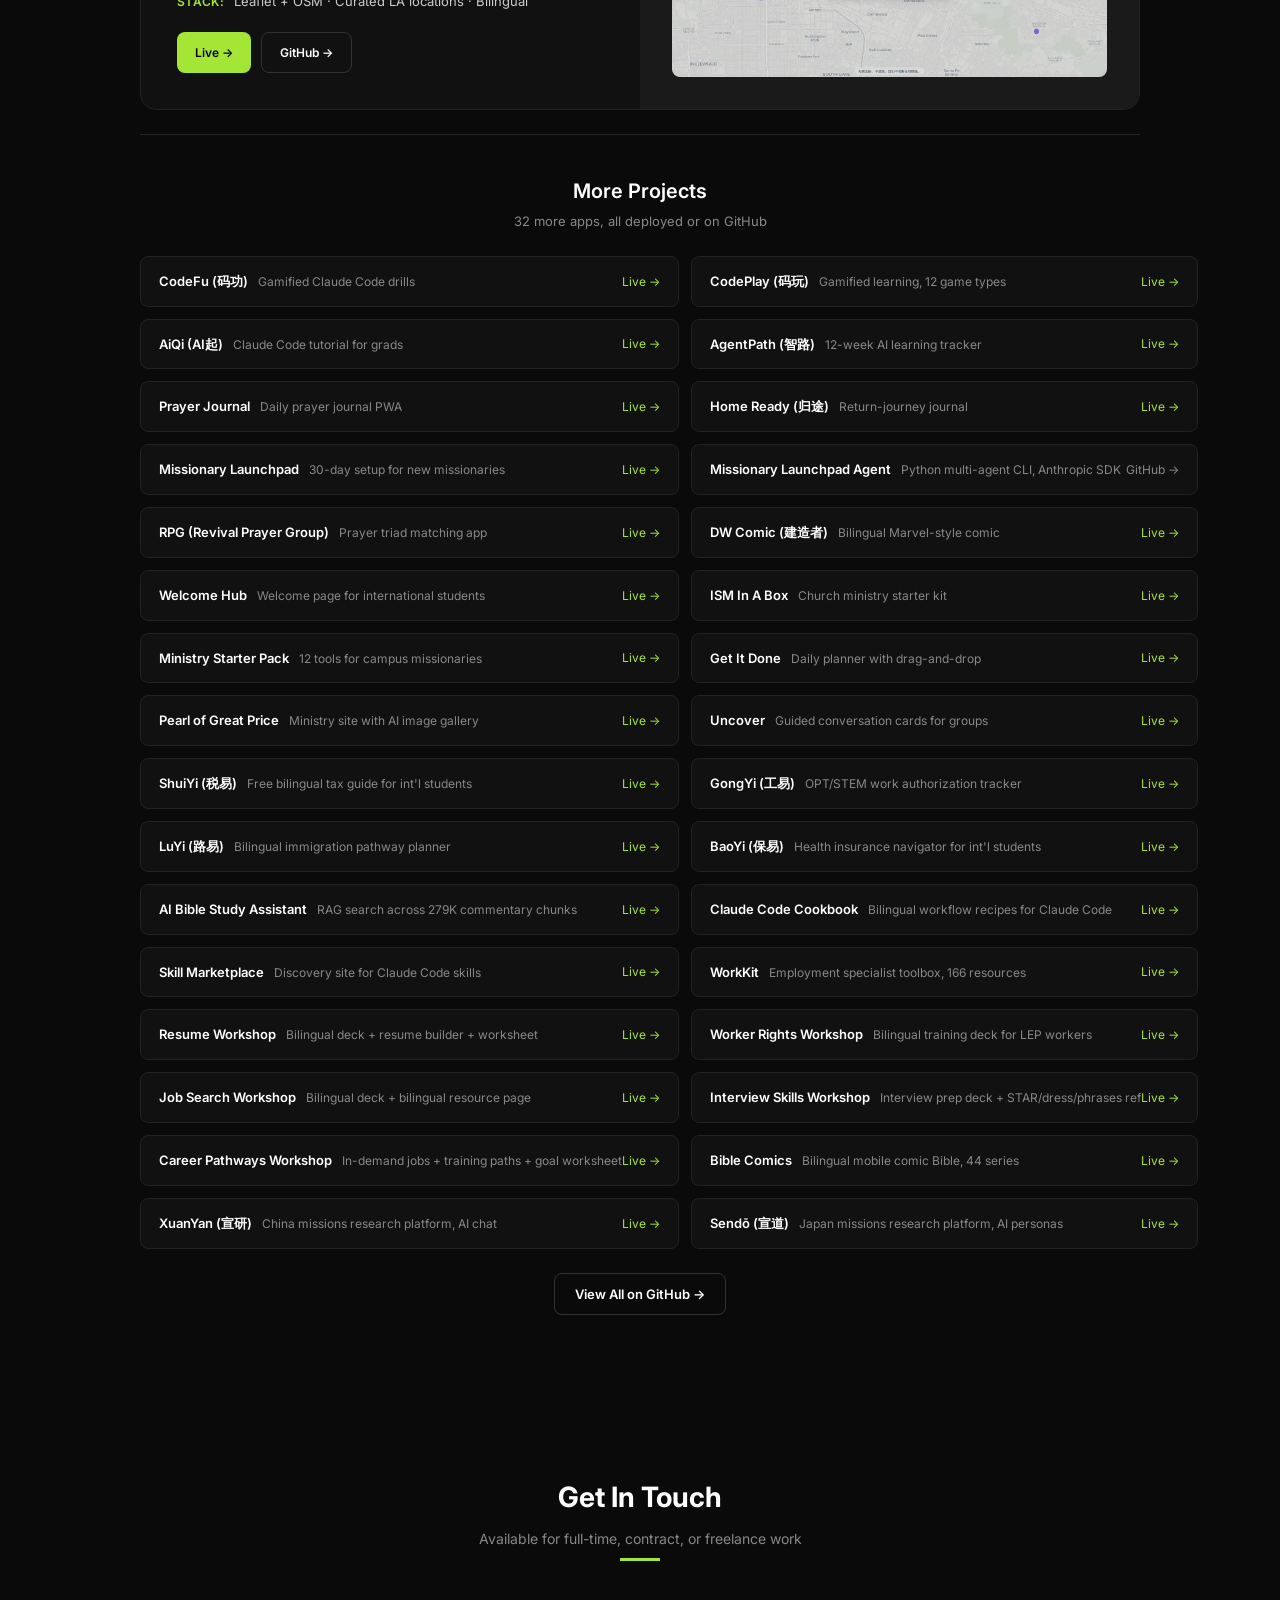
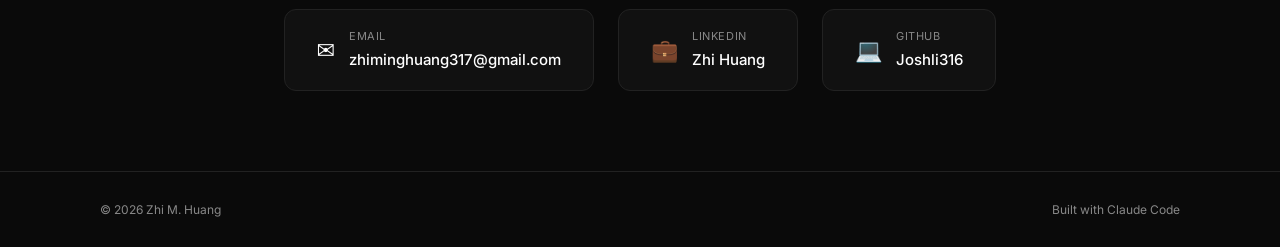
==== commit 54be6acc: "Add 6 projects, update counts (32 → 36) Add Missionary Launchpad Agent (Python multi-agent CLI) and " ====
--- a/index.html
+++ b/index.html
@@ -4,9 +4,9 @@
   <meta charset="UTF-8">
   <meta name="viewport" content="width=device-width, initial-scale=1.0">
   <title>Zhi M. Huang — AI Application Developer</title>
-  <meta name="description" content="AI Application Developer portfolio — educator turned developer who shipped 32 web apps with Claude Code. Bilingual, cross-cultural, open to opportunities.">
+  <meta name="description" content="AI Application Developer portfolio — educator turned developer who shipped 36 web apps with Claude Code. Bilingual, cross-cultural, open to opportunities.">
   <meta property="og:title" content="Zhi M. Huang — AI Application Developer">
-  <meta property="og:description" content="Educator turned AI developer. 32 shipped apps built with Claude Code. Bilingual EN/中文.">
+  <meta property="og:description" content="Educator turned AI developer. 36 shipped apps built with Claude Code. Bilingual EN/中文.">
   <meta property="og:type" content="website">
   <meta property="og:url" content="https://portfolio-42a.pages.dev">
   <meta property="og:image" content="https://portfolio-42a.pages.dev/assets/og-image.png">
@@ -15,7 +15,7 @@
   <meta name="twitter:card" content="summary_large_image">
   <meta name="twitter:image" content="https://portfolio-42a.pages.dev/assets/og-image.png">
   <meta name="twitter:title" content="Zhi M. Huang — AI Application Developer">
-  <meta name="twitter:description" content="Educator turned AI developer. 32 shipped apps built with Claude Code. Bilingual EN/中文.">
+  <meta name="twitter:description" content="Educator turned AI developer. 36 shipped apps built with Claude Code. Bilingual EN/中文.">
   <link rel="canonical" href="https://portfolio-42a.pages.dev">
   <link rel="preconnect" href="https://fonts.googleapis.com">
   <link rel="preconnect" href="https://fonts.gstatic.com" crossorigin>
@@ -28,7 +28,7 @@
     "@type": "Person",
     "name": "Zhi M. Huang",
     "jobTitle": "AI Application Developer",
-    "description": "Educator turned AI developer. Shipped 32 web apps with Claude Code.",
+    "description": "Educator turned AI developer. Shipped 36 web apps with Claude Code.",
     "url": "https://portfolio-42a.pages.dev",
     "image": "https://portfolio-42a.pages.dev/assets/photo.jpg",
     "email": "zhiminghuang317@gmail.com",
@@ -70,7 +70,7 @@
         <span class="hero-dash"></span>
         <span class="hero-tagline-text">Educator → AI Developer</span>
       </div>
-      <p class="hero-subtitle">Bilingual · 32 Shipped Apps · Claude Code</p>
+      <p class="hero-subtitle">Bilingual · 36 Shipped Apps · Claude Code</p>
 
       <!-- Code snippet -->
       <div class="code-block">
@@ -99,11 +99,11 @@
       </div>
       <div class="hero-stats" role="list" aria-label="Key stats">
         <div class="hero-stat" role="listitem">
-          <span class="hero-stat-num">32</span>
+          <span class="hero-stat-num">36</span>
           <span class="hero-stat-label">Projects</span>
         </div>
         <div class="hero-stat" role="listitem">
-          <span class="hero-stat-num">32</span>
+          <span class="hero-stat-num">36</span>
           <span class="hero-stat-label">Deployed</span>
         </div>
         <div class="hero-stat" role="listitem">
@@ -126,7 +126,7 @@
   <div class="about-grid">
     <!-- Bio -->
     <div class="about-bio">
-      <p>I taught in multilingual classrooms across the US and China for 17 years. Then I picked up Claude Code and shipped 32 web apps — for international students, churches, and communities I'm part of.</p>
+      <p>I taught in multilingual classrooms across the US and China for 17 years. Then I picked up Claude Code and shipped 36 web apps — for international students, churches, and communities I'm part of.</p>
       <p>I speak English, Mandarin, and Cantonese. I think like a teacher, so I build apps that are clear and easy to pick up. I'm looking for a team where I can keep building things that help people.</p>
 
       <div class="skill-tags">
@@ -281,7 +281,7 @@
   <div class="more-projects">
     <div class="more-projects-header">
       <h3>More Projects</h3>
-      <p>26 more apps, all deployed or on GitHub</p>
+      <p>32 more apps, all deployed or on GitHub</p>
     </div>
 
     <div class="more-grid" role="list" aria-label="Additional projects">
@@ -334,6 +334,13 @@
         </div>
         <span class="more-link live">Live →</span>
       </a>
+      <a href="https://github.com/Joshli316/Missionary-Launchpad-Agent" target="_blank" rel="noopener noreferrer" class="more-item" role="listitem">
+        <div class="more-item-info">
+          <span class="more-name">Missionary Launchpad Agent</span>
+          <span class="more-desc">Python multi-agent CLI, Anthropic SDK</span>
+        </div>
+        <span class="more-link">GitHub →</span>
+      </a>
       <a href="https://rpg-tau-gilt.vercel.app" target="_blank" rel="noopener noreferrer" class="more-item" role="listitem">
         <div class="more-item-info">
           <span class="more-name">RPG (Revival Prayer Group)</span>
@@ -442,7 +449,42 @@
       <a href="https://workkit.pages.dev" target="_blank" rel="noopener noreferrer" class="more-item" role="listitem">
         <div class="more-item-info">
           <span class="more-name">WorkKit</span>
-          <span class="more-desc">Employment specialist toolbox, 147 resources</span>
+          <span class="more-desc">Employment specialist toolbox, 166 resources</span>
+        </div>
+        <span class="more-link live">Live →</span>
+      </a>
+      <a href="https://resume-workshop.pages.dev" target="_blank" rel="noopener noreferrer" class="more-item" role="listitem">
+        <div class="more-item-info">
+          <span class="more-name">Resume Workshop</span>
+          <span class="more-desc">Bilingual deck + resume builder + worksheet</span>
+        </div>
+        <span class="more-link live">Live →</span>
+      </a>
+      <a href="https://worker-rights-workshop.pages.dev" target="_blank" rel="noopener noreferrer" class="more-item" role="listitem">
+        <div class="more-item-info">
+          <span class="more-name">Worker Rights Workshop</span>
+          <span class="more-desc">Bilingual training deck for LEP workers</span>
+        </div>
+        <span class="more-link live">Live →</span>
+      </a>
+      <a href="https://job-search-workshop.pages.dev" target="_blank" rel="noopener noreferrer" class="more-item" role="listitem">
+        <div class="more-item-info">
+          <span class="more-name">Job Search Workshop</span>
+          <span class="more-desc">Bilingual deck + bilingual resource page</span>
+        </div>
+        <span class="more-link live">Live →</span>
+      </a>
+      <a href="https://interview-skills-workshop.pages.dev" target="_blank" rel="noopener noreferrer" class="more-item" role="listitem">
+        <div class="more-item-info">
+          <span class="more-name">Interview Skills Workshop</span>
+          <span class="more-desc">Interview prep deck + STAR/dress/phrases ref</span>
+        </div>
+        <span class="more-link live">Live →</span>
+      </a>
+      <a href="https://career-pathways-workshop.pages.dev" target="_blank" rel="noopener noreferrer" class="more-item" role="listitem">
+        <div class="more-item-info">
+          <span class="more-name">Career Pathways Workshop</span>
+          <span class="more-desc">In-demand jobs + training paths + goal worksheet</span>
         </div>
         <span class="more-link live">Live →</span>
       </a>
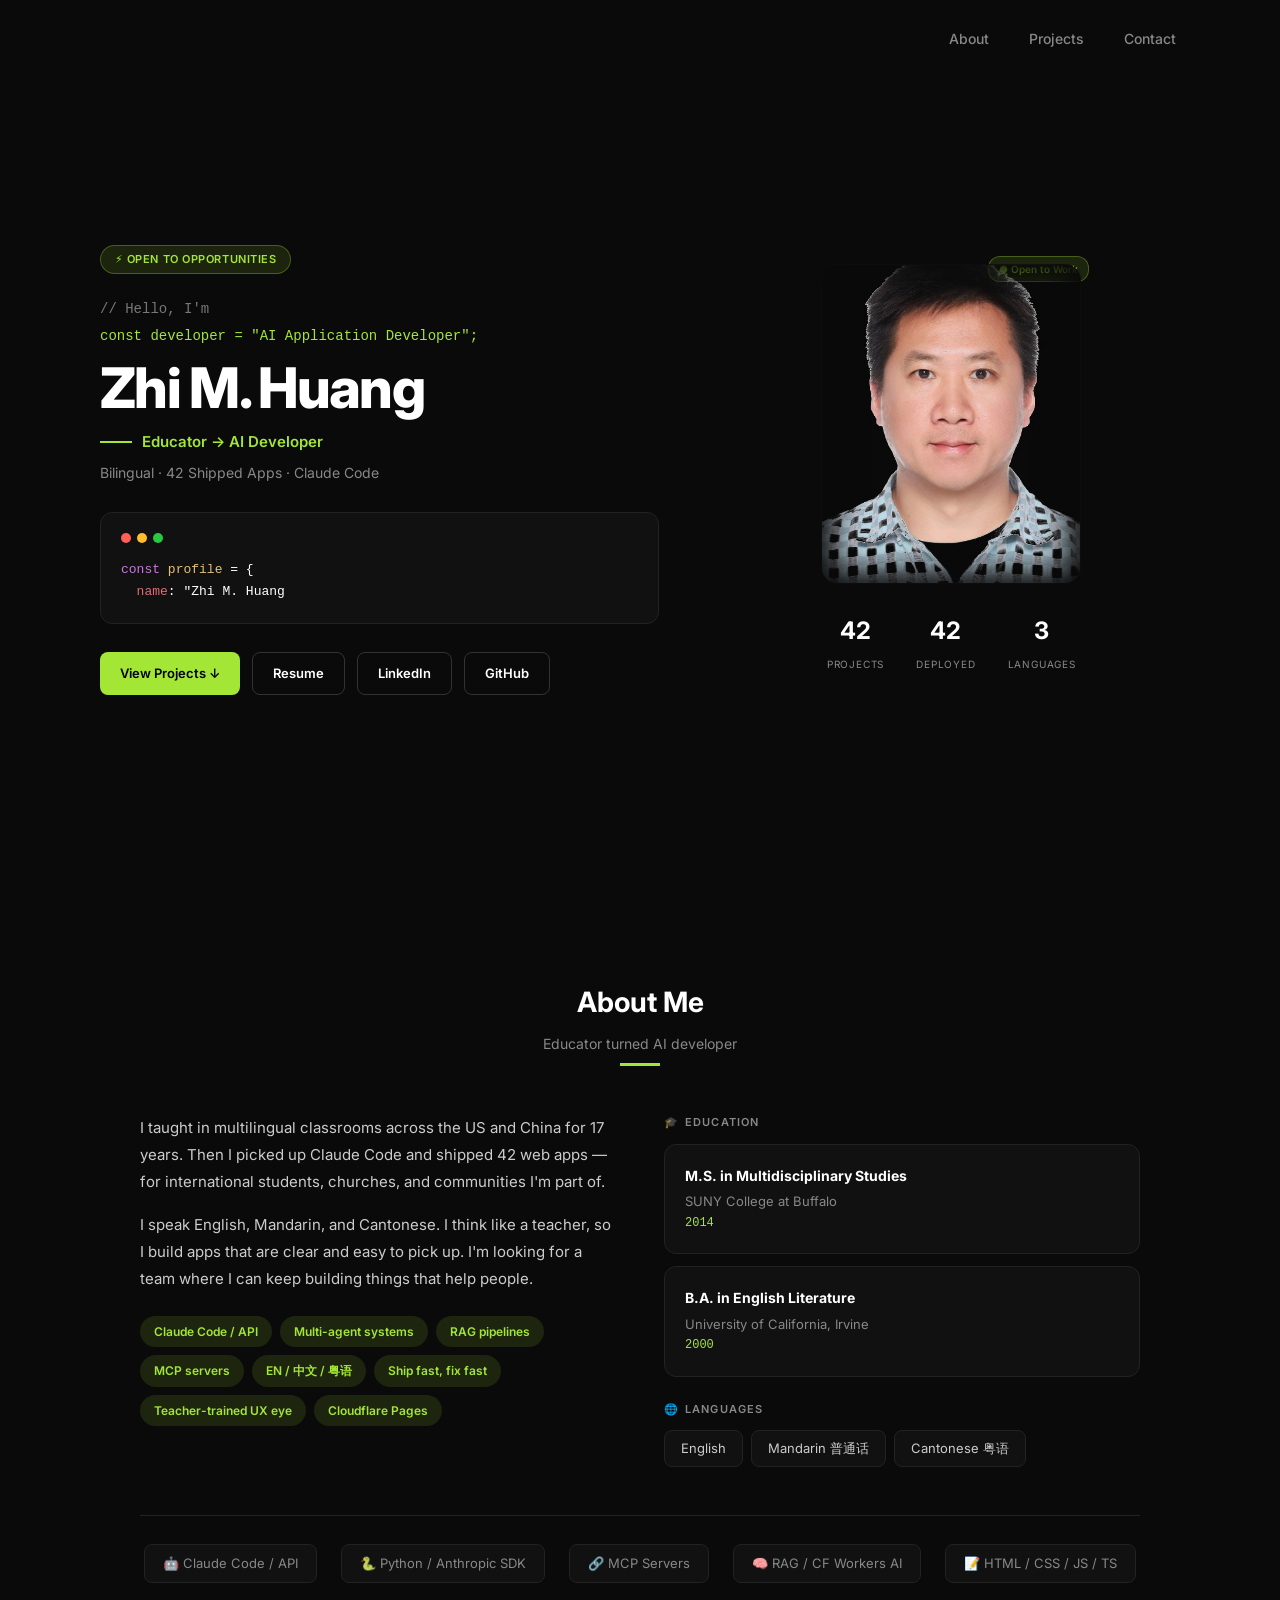
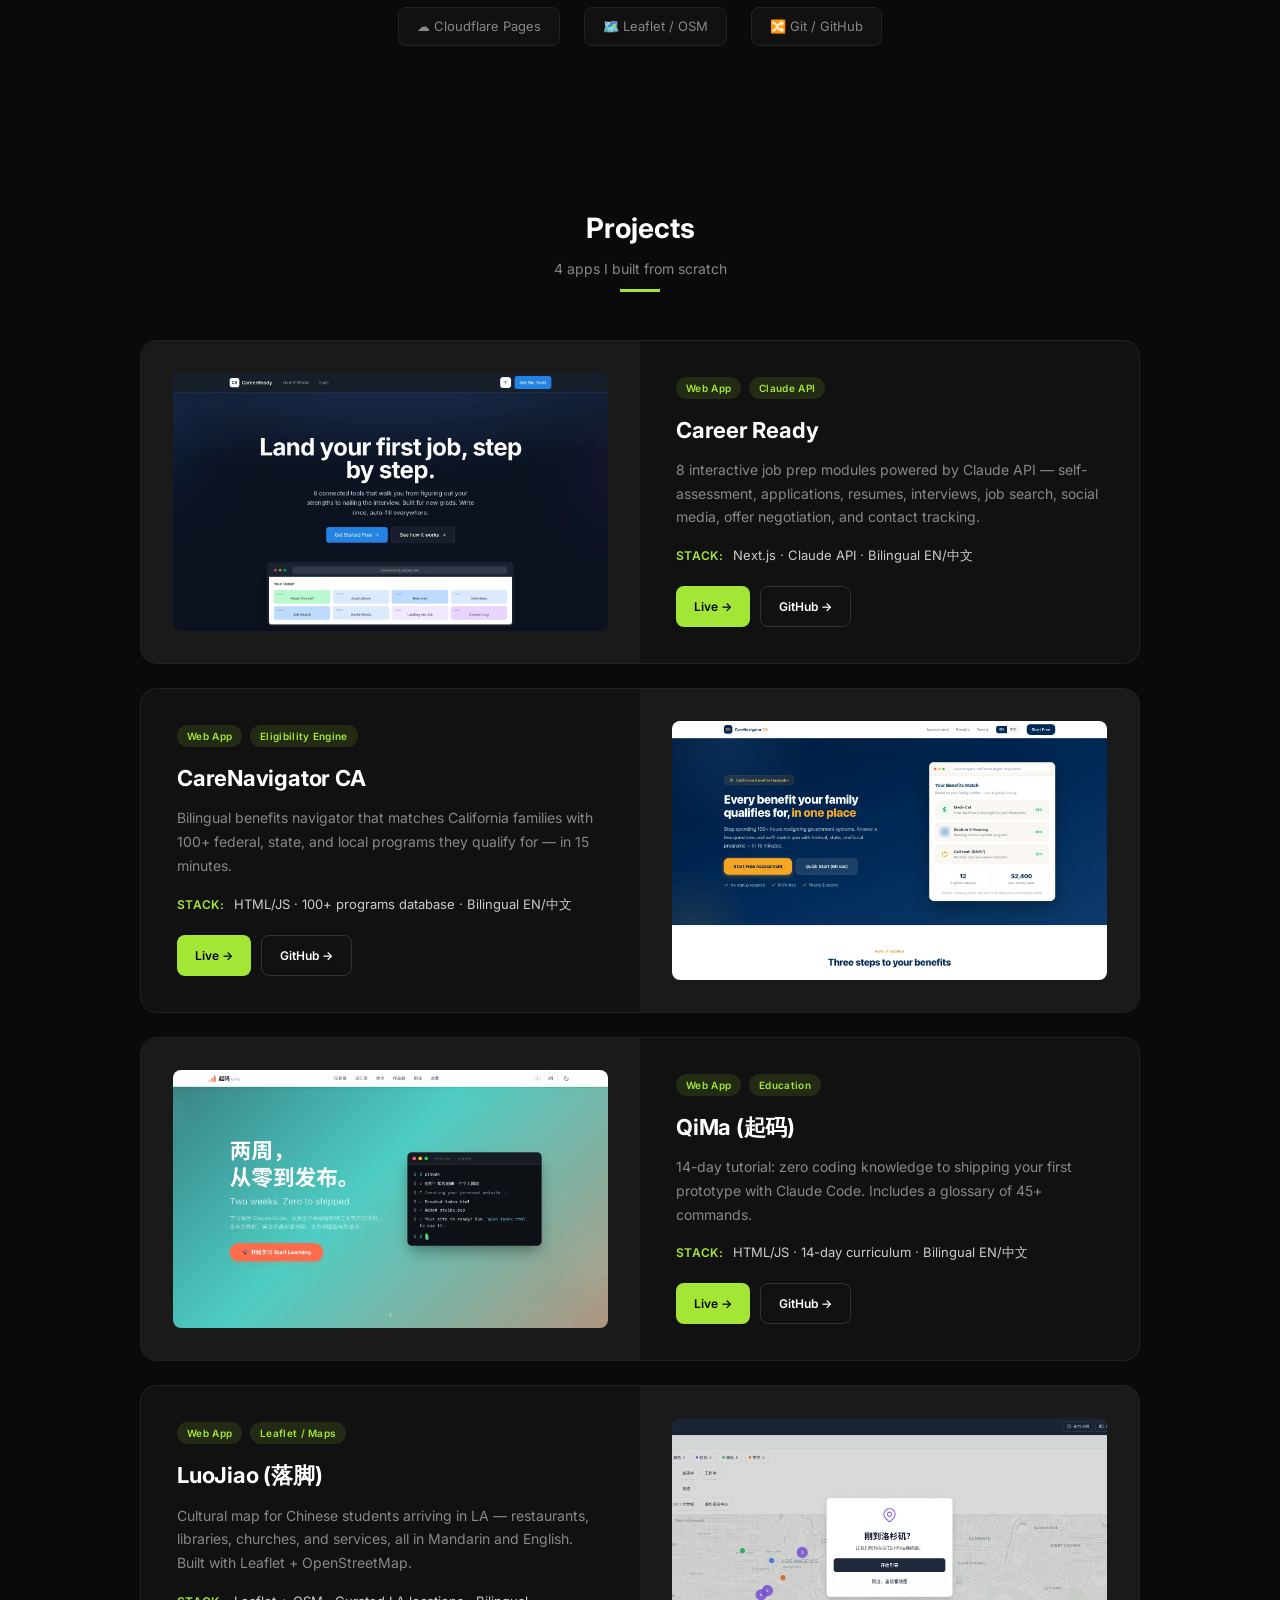
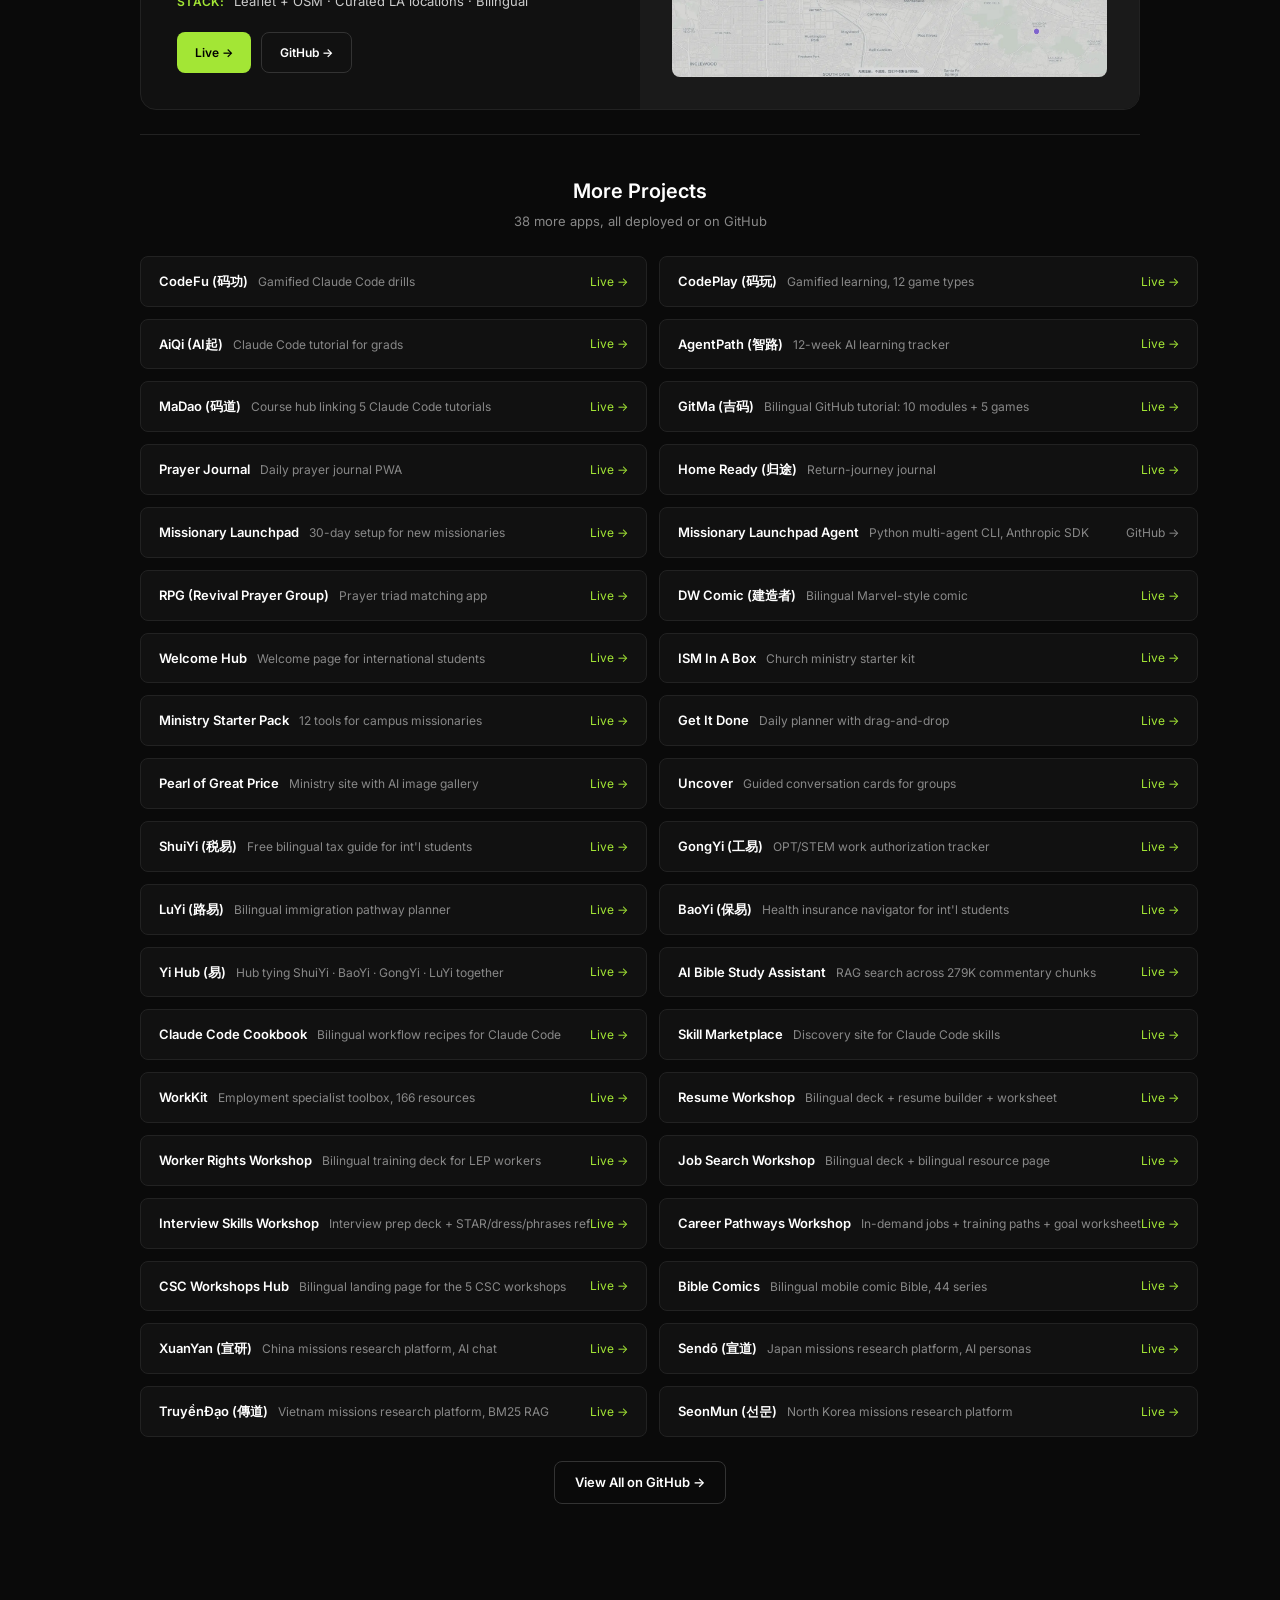
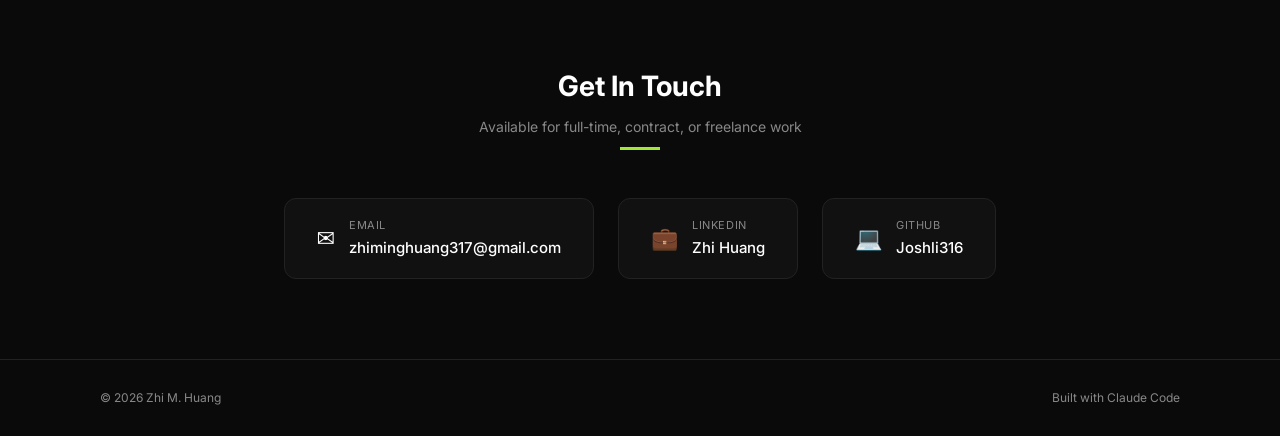
==== commit 7ea60fbc: "Add 6 new projects, update counts (36 → 42), refresh resume Portfolio: - Add MaDao + GitMa (CC tutor" ====
--- a/index.html
+++ b/index.html
@@ -4,9 +4,9 @@
   <meta charset="UTF-8">
   <meta name="viewport" content="width=device-width, initial-scale=1.0">
   <title>Zhi M. Huang — AI Application Developer</title>
-  <meta name="description" content="AI Application Developer portfolio — educator turned developer who shipped 36 web apps with Claude Code. Bilingual, cross-cultural, open to opportunities.">
+  <meta name="description" content="AI Application Developer portfolio — educator turned developer who shipped 42 web apps with Claude Code. Bilingual, cross-cultural, open to opportunities.">
   <meta property="og:title" content="Zhi M. Huang — AI Application Developer">
-  <meta property="og:description" content="Educator turned AI developer. 36 shipped apps built with Claude Code. Bilingual EN/中文.">
+  <meta property="og:description" content="Educator turned AI developer. 42 shipped apps built with Claude Code. Bilingual EN/中文.">
   <meta property="og:type" content="website">
   <meta property="og:url" content="https://portfolio-42a.pages.dev">
   <meta property="og:image" content="https://portfolio-42a.pages.dev/assets/og-image.png">
@@ -15,7 +15,7 @@
   <meta name="twitter:card" content="summary_large_image">
   <meta name="twitter:image" content="https://portfolio-42a.pages.dev/assets/og-image.png">
   <meta name="twitter:title" content="Zhi M. Huang — AI Application Developer">
-  <meta name="twitter:description" content="Educator turned AI developer. 36 shipped apps built with Claude Code. Bilingual EN/中文.">
+  <meta name="twitter:description" content="Educator turned AI developer. 42 shipped apps built with Claude Code. Bilingual EN/中文.">
   <link rel="canonical" href="https://portfolio-42a.pages.dev">
   <link rel="preconnect" href="https://fonts.googleapis.com">
   <link rel="preconnect" href="https://fonts.gstatic.com" crossorigin>
@@ -28,7 +28,7 @@
     "@type": "Person",
     "name": "Zhi M. Huang",
     "jobTitle": "AI Application Developer",
-    "description": "Educator turned AI developer. Shipped 36 web apps with Claude Code.",
+    "description": "Educator turned AI developer. Shipped 42 web apps with Claude Code.",
     "url": "https://portfolio-42a.pages.dev",
     "image": "https://portfolio-42a.pages.dev/assets/photo.jpg",
     "email": "zhiminghuang317@gmail.com",
@@ -70,7 +70,7 @@
         <span class="hero-dash"></span>
         <span class="hero-tagline-text">Educator → AI Developer</span>
       </div>
-      <p class="hero-subtitle">Bilingual · 36 Shipped Apps · Claude Code</p>
+      <p class="hero-subtitle">Bilingual · 42 Shipped Apps · Claude Code</p>
 
       <!-- Code snippet -->
       <div class="code-block">
@@ -99,11 +99,11 @@
       </div>
       <div class="hero-stats" role="list" aria-label="Key stats">
         <div class="hero-stat" role="listitem">
-          <span class="hero-stat-num">36</span>
+          <span class="hero-stat-num">42</span>
           <span class="hero-stat-label">Projects</span>
         </div>
         <div class="hero-stat" role="listitem">
-          <span class="hero-stat-num">36</span>
+          <span class="hero-stat-num">42</span>
           <span class="hero-stat-label">Deployed</span>
         </div>
         <div class="hero-stat" role="listitem">
@@ -126,7 +126,7 @@
   <div class="about-grid">
     <!-- Bio -->
     <div class="about-bio">
-      <p>I taught in multilingual classrooms across the US and China for 17 years. Then I picked up Claude Code and shipped 36 web apps — for international students, churches, and communities I'm part of.</p>
+      <p>I taught in multilingual classrooms across the US and China for 17 years. Then I picked up Claude Code and shipped 42 web apps — for international students, churches, and communities I'm part of.</p>
       <p>I speak English, Mandarin, and Cantonese. I think like a teacher, so I build apps that are clear and easy to pick up. I'm looking for a team where I can keep building things that help people.</p>
 
       <div class="skill-tags">
@@ -281,7 +281,7 @@
   <div class="more-projects">
     <div class="more-projects-header">
       <h3>More Projects</h3>
-      <p>32 more apps, all deployed or on GitHub</p>
+      <p>38 more apps, all deployed or on GitHub</p>
     </div>
 
     <div class="more-grid" role="list" aria-label="Additional projects">
@@ -313,6 +313,20 @@
         </div>
         <span class="more-link live">Live →</span>
       </a>
+      <a href="https://madao-cc.pages.dev" target="_blank" rel="noopener noreferrer" class="more-item" role="listitem">
+        <div class="more-item-info">
+          <span class="more-name">MaDao (码道)</span>
+          <span class="more-desc">Course hub linking 5 Claude Code tutorials</span>
+        </div>
+        <span class="more-link live">Live →</span>
+      </a>
+      <a href="https://gitma.pages.dev" target="_blank" rel="noopener noreferrer" class="more-item" role="listitem">
+        <div class="more-item-info">
+          <span class="more-name">GitMa (吉码)</span>
+          <span class="more-desc">Bilingual GitHub tutorial: 10 modules + 5 games</span>
+        </div>
+        <span class="more-link live">Live →</span>
+      </a>
       <a href="https://prayer-journal.pages.dev" target="_blank" rel="noopener noreferrer" class="more-item" role="listitem">
         <div class="more-item-info">
           <span class="more-name">Prayer Journal</span>
@@ -425,6 +439,13 @@
         </div>
         <span class="more-link live">Live →</span>
       </a>
+      <a href="https://yi-1ot.pages.dev" target="_blank" rel="noopener noreferrer" class="more-item" role="listitem">
+        <div class="more-item-info">
+          <span class="more-name">Yi Hub (易)</span>
+          <span class="more-desc">Hub tying ShuiYi · BaoYi · GongYi · LuYi together</span>
+        </div>
+        <span class="more-link live">Live →</span>
+      </a>
       <a href="https://ai-bible-study-assistant.pages.dev" target="_blank" rel="noopener noreferrer" class="more-item" role="listitem">
         <div class="more-item-info">
           <span class="more-name">AI Bible Study Assistant</span>
@@ -488,6 +509,13 @@
         </div>
         <span class="more-link live">Live →</span>
       </a>
+      <a href="https://csc-workshops.pages.dev" target="_blank" rel="noopener noreferrer" class="more-item" role="listitem">
+        <div class="more-item-info">
+          <span class="more-name">CSC Workshops Hub</span>
+          <span class="more-desc">Bilingual landing page for the 5 CSC workshops</span>
+        </div>
+        <span class="more-link live">Live →</span>
+      </a>
       <a href="https://bible-comics.pages.dev" target="_blank" rel="noopener noreferrer" class="more-item" role="listitem">
         <div class="more-item-info">
           <span class="more-name">Bible Comics</span>
@@ -506,6 +534,20 @@
         <div class="more-item-info">
           <span class="more-name">Sendō (宣道)</span>
           <span class="more-desc">Japan missions research platform, AI personas</span>
+        </div>
+        <span class="more-link live">Live →</span>
+      </a>
+      <a href="https://truyendao.pages.dev" target="_blank" rel="noopener noreferrer" class="more-item" role="listitem">
+        <div class="more-item-info">
+          <span class="more-name">TruyềnĐạo (傳道)</span>
+          <span class="more-desc">Vietnam missions research platform, BM25 RAG</span>
+        </div>
+        <span class="more-link live">Live →</span>
+      </a>
+      <a href="https://seonmun.pages.dev" target="_blank" rel="noopener noreferrer" class="more-item" role="listitem">
+        <div class="more-item-info">
+          <span class="more-name">SeonMun (선문)</span>
+          <span class="more-desc">North Korea missions research platform</span>
         </div>
         <span class="more-link live">Live →</span>
       </a>
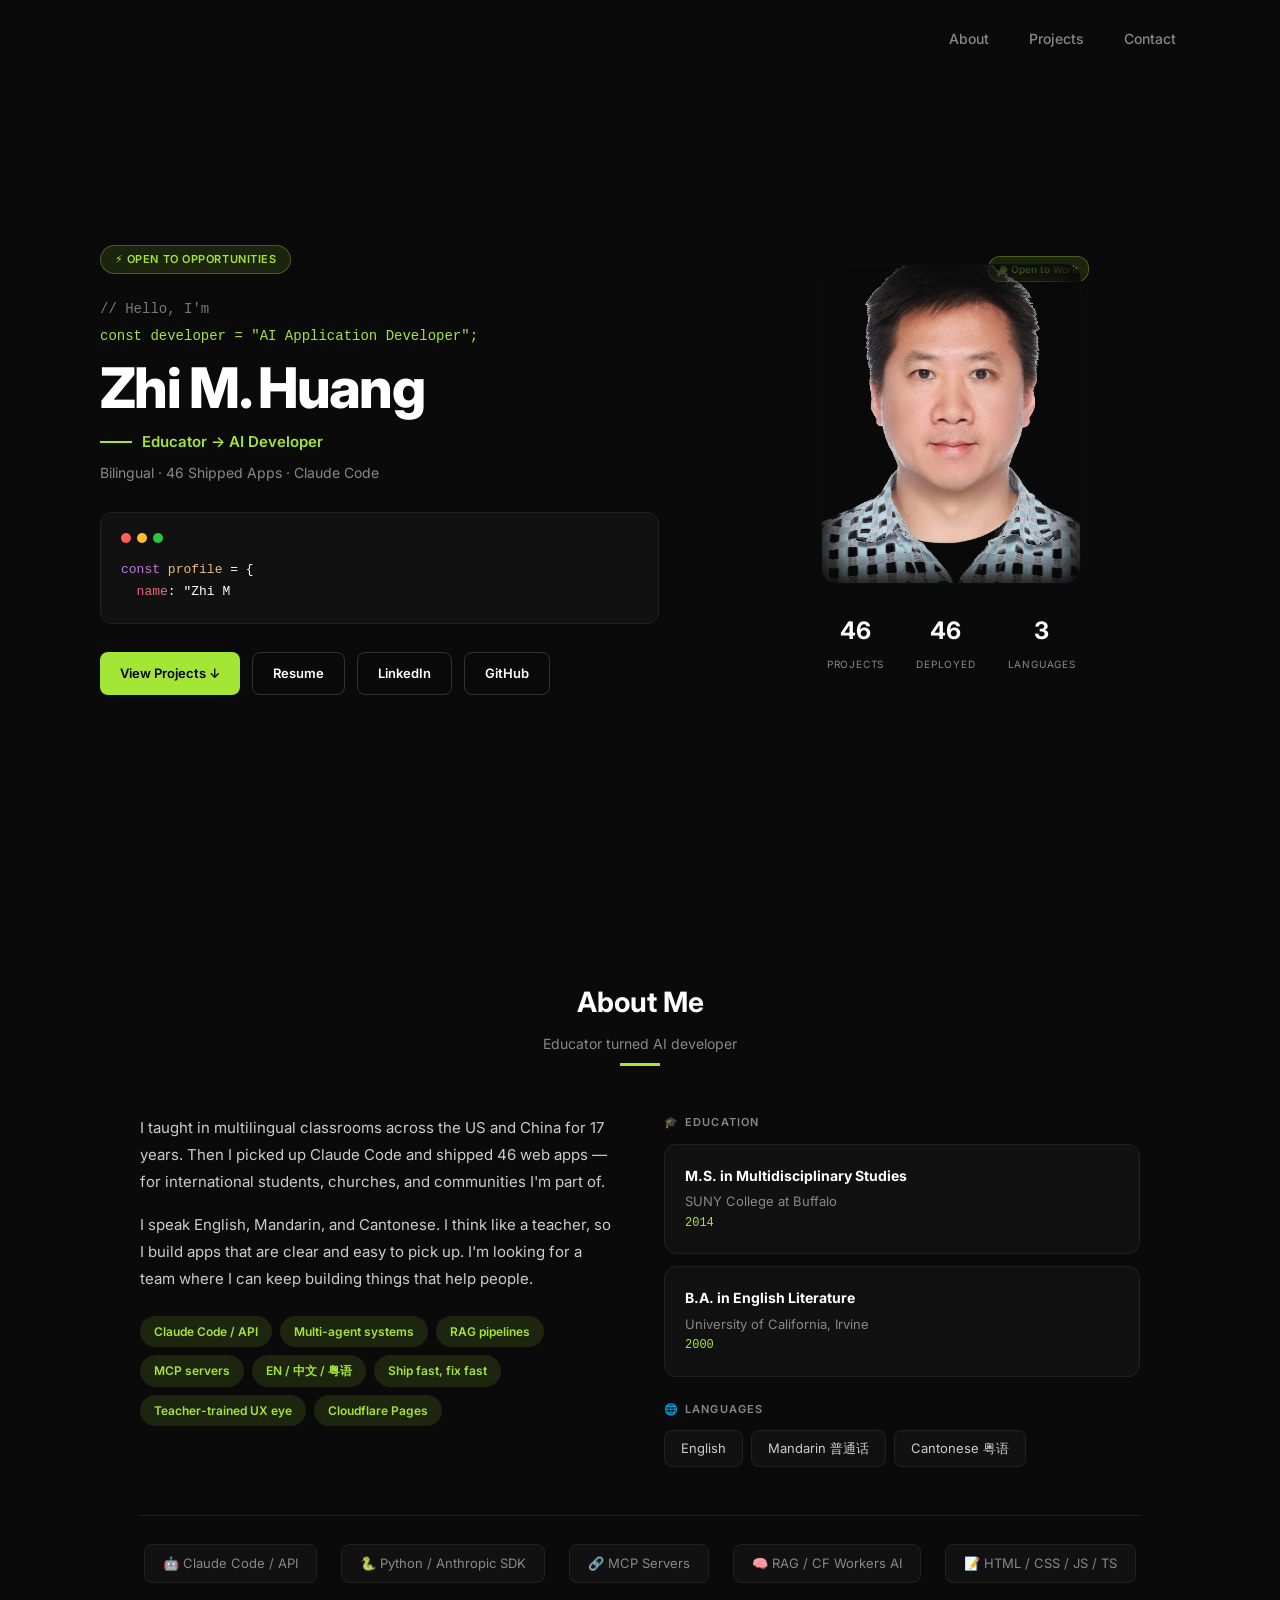
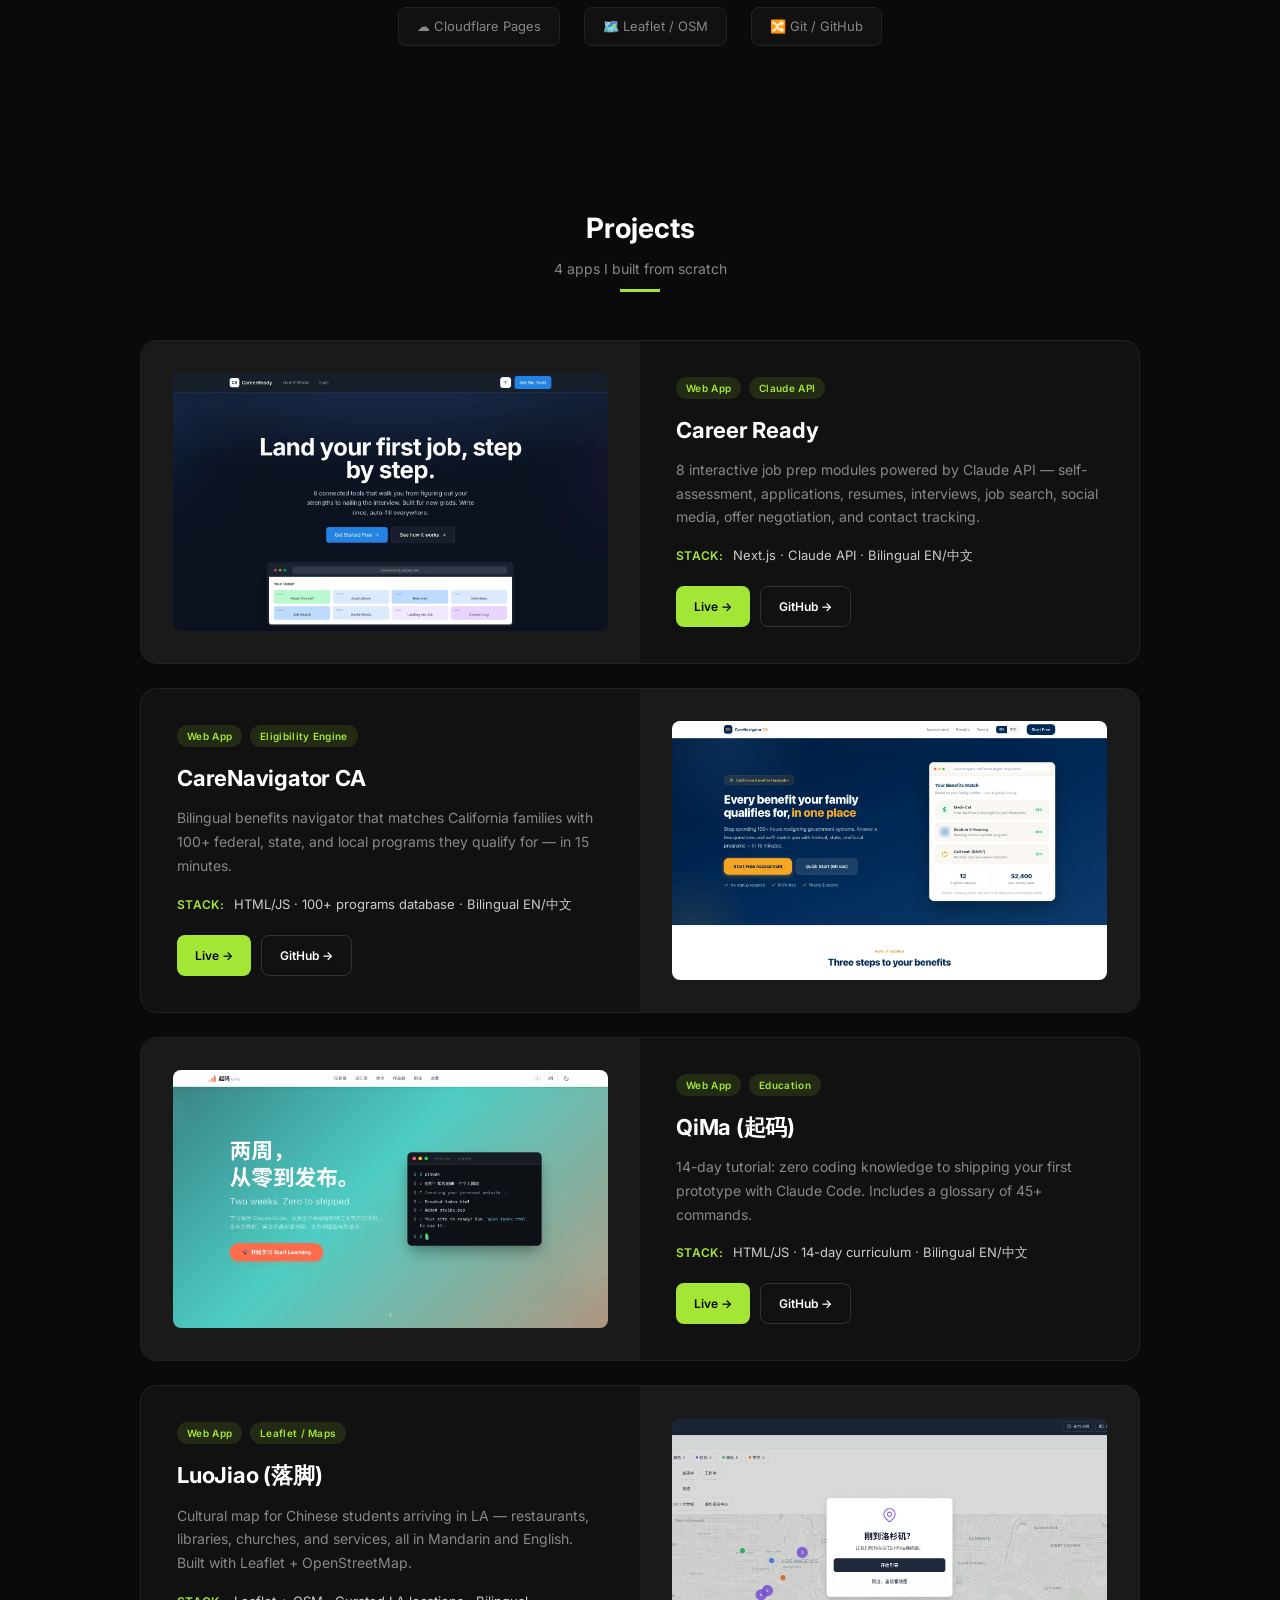
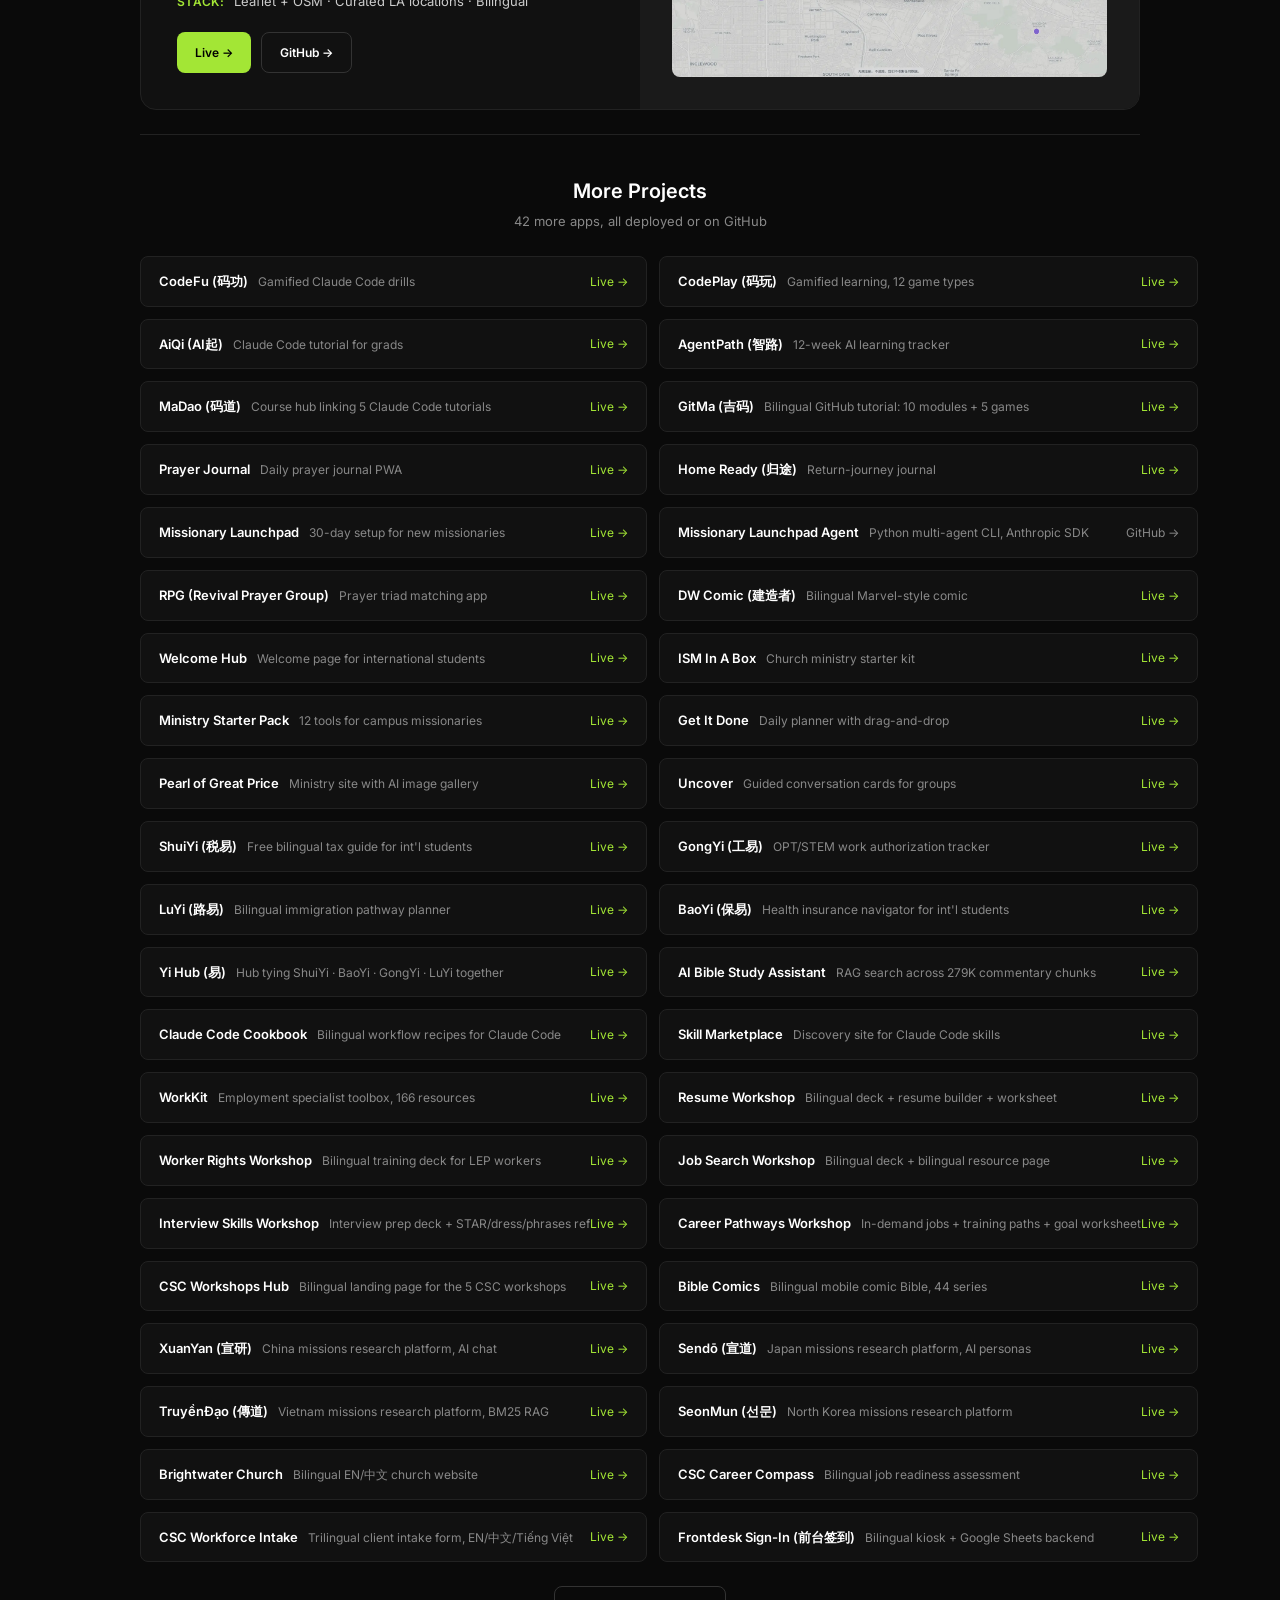
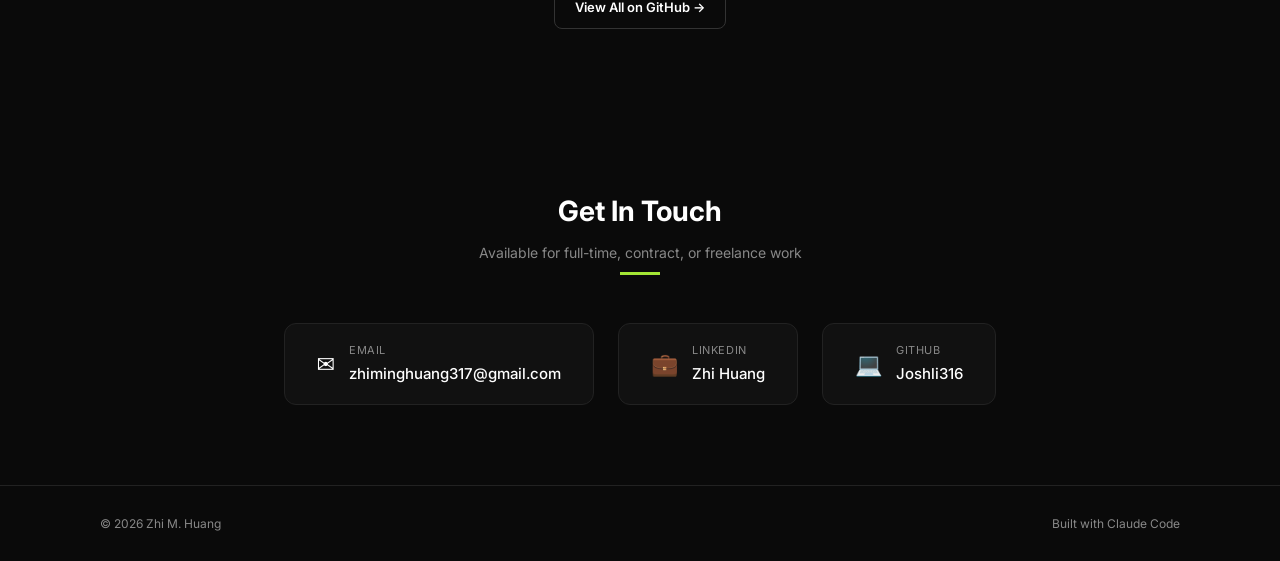
==== commit e51e48de: "Add 4 new projects, update counts (42 → 46) Brightwater Church, CSC Career Compass, CSC Workforce In" ====
--- a/index.html
+++ b/index.html
@@ -4,9 +4,9 @@
   <meta charset="UTF-8">
   <meta name="viewport" content="width=device-width, initial-scale=1.0">
   <title>Zhi M. Huang — AI Application Developer</title>
-  <meta name="description" content="AI Application Developer portfolio — educator turned developer who shipped 42 web apps with Claude Code. Bilingual, cross-cultural, open to opportunities.">
+  <meta name="description" content="AI Application Developer portfolio — educator turned developer who shipped 46 web apps with Claude Code. Bilingual, cross-cultural, open to opportunities.">
   <meta property="og:title" content="Zhi M. Huang — AI Application Developer">
-  <meta property="og:description" content="Educator turned AI developer. 42 shipped apps built with Claude Code. Bilingual EN/中文.">
+  <meta property="og:description" content="Educator turned AI developer. 46 shipped apps built with Claude Code. Bilingual EN/中文.">
   <meta property="og:type" content="website">
   <meta property="og:url" content="https://portfolio-42a.pages.dev">
   <meta property="og:image" content="https://portfolio-42a.pages.dev/assets/og-image.png">
@@ -15,7 +15,7 @@
   <meta name="twitter:card" content="summary_large_image">
   <meta name="twitter:image" content="https://portfolio-42a.pages.dev/assets/og-image.png">
   <meta name="twitter:title" content="Zhi M. Huang — AI Application Developer">
-  <meta name="twitter:description" content="Educator turned AI developer. 42 shipped apps built with Claude Code. Bilingual EN/中文.">
+  <meta name="twitter:description" content="Educator turned AI developer. 46 shipped apps built with Claude Code. Bilingual EN/中文.">
   <link rel="canonical" href="https://portfolio-42a.pages.dev">
   <link rel="preconnect" href="https://fonts.googleapis.com">
   <link rel="preconnect" href="https://fonts.gstatic.com" crossorigin>
@@ -28,7 +28,7 @@
     "@type": "Person",
     "name": "Zhi M. Huang",
     "jobTitle": "AI Application Developer",
-    "description": "Educator turned AI developer. Shipped 42 web apps with Claude Code.",
+    "description": "Educator turned AI developer. Shipped 46 web apps with Claude Code.",
     "url": "https://portfolio-42a.pages.dev",
     "image": "https://portfolio-42a.pages.dev/assets/photo.jpg",
     "email": "zhiminghuang317@gmail.com",
@@ -70,7 +70,7 @@
         <span class="hero-dash"></span>
         <span class="hero-tagline-text">Educator → AI Developer</span>
       </div>
-      <p class="hero-subtitle">Bilingual · 42 Shipped Apps · Claude Code</p>
+      <p class="hero-subtitle">Bilingual · 46 Shipped Apps · Claude Code</p>
 
       <!-- Code snippet -->
       <div class="code-block">
@@ -99,11 +99,11 @@
       </div>
       <div class="hero-stats" role="list" aria-label="Key stats">
         <div class="hero-stat" role="listitem">
-          <span class="hero-stat-num">42</span>
+          <span class="hero-stat-num">46</span>
           <span class="hero-stat-label">Projects</span>
         </div>
         <div class="hero-stat" role="listitem">
-          <span class="hero-stat-num">42</span>
+          <span class="hero-stat-num">46</span>
           <span class="hero-stat-label">Deployed</span>
         </div>
         <div class="hero-stat" role="listitem">
@@ -126,7 +126,7 @@
   <div class="about-grid">
     <!-- Bio -->
     <div class="about-bio">
-      <p>I taught in multilingual classrooms across the US and China for 17 years. Then I picked up Claude Code and shipped 42 web apps — for international students, churches, and communities I'm part of.</p>
+      <p>I taught in multilingual classrooms across the US and China for 17 years. Then I picked up Claude Code and shipped 46 web apps — for international students, churches, and communities I'm part of.</p>
       <p>I speak English, Mandarin, and Cantonese. I think like a teacher, so I build apps that are clear and easy to pick up. I'm looking for a team where I can keep building things that help people.</p>
 
       <div class="skill-tags">
@@ -281,7 +281,7 @@
   <div class="more-projects">
     <div class="more-projects-header">
       <h3>More Projects</h3>
-      <p>38 more apps, all deployed or on GitHub</p>
+      <p>42 more apps, all deployed or on GitHub</p>
     </div>
 
     <div class="more-grid" role="list" aria-label="Additional projects">
@@ -548,6 +548,34 @@
         <div class="more-item-info">
           <span class="more-name">SeonMun (선문)</span>
           <span class="more-desc">North Korea missions research platform</span>
+        </div>
+        <span class="more-link live">Live →</span>
+      </a>
+      <a href="https://brightwater-church.pages.dev" target="_blank" rel="noopener noreferrer" class="more-item" role="listitem">
+        <div class="more-item-info">
+          <span class="more-name">Brightwater Church</span>
+          <span class="more-desc">Bilingual EN/中文 church website</span>
+        </div>
+        <span class="more-link live">Live →</span>
+      </a>
+      <a href="https://csc-career-compass.pages.dev" target="_blank" rel="noopener noreferrer" class="more-item" role="listitem">
+        <div class="more-item-info">
+          <span class="more-name">CSC Career Compass</span>
+          <span class="more-desc">Bilingual job readiness assessment</span>
+        </div>
+        <span class="more-link live">Live →</span>
+      </a>
+      <a href="https://csc-workforce-intake.pages.dev" target="_blank" rel="noopener noreferrer" class="more-item" role="listitem">
+        <div class="more-item-info">
+          <span class="more-name">CSC Workforce Intake</span>
+          <span class="more-desc">Trilingual client intake form, EN/中文/Tiếng Việt</span>
+        </div>
+        <span class="more-link live">Live →</span>
+      </a>
+      <a href="https://frontdesk-signin.pages.dev" target="_blank" rel="noopener noreferrer" class="more-item" role="listitem">
+        <div class="more-item-info">
+          <span class="more-name">Frontdesk Sign-In (前台签到)</span>
+          <span class="more-desc">Bilingual kiosk + Google Sheets backend</span>
         </div>
         <span class="more-link live">Live →</span>
       </a>
